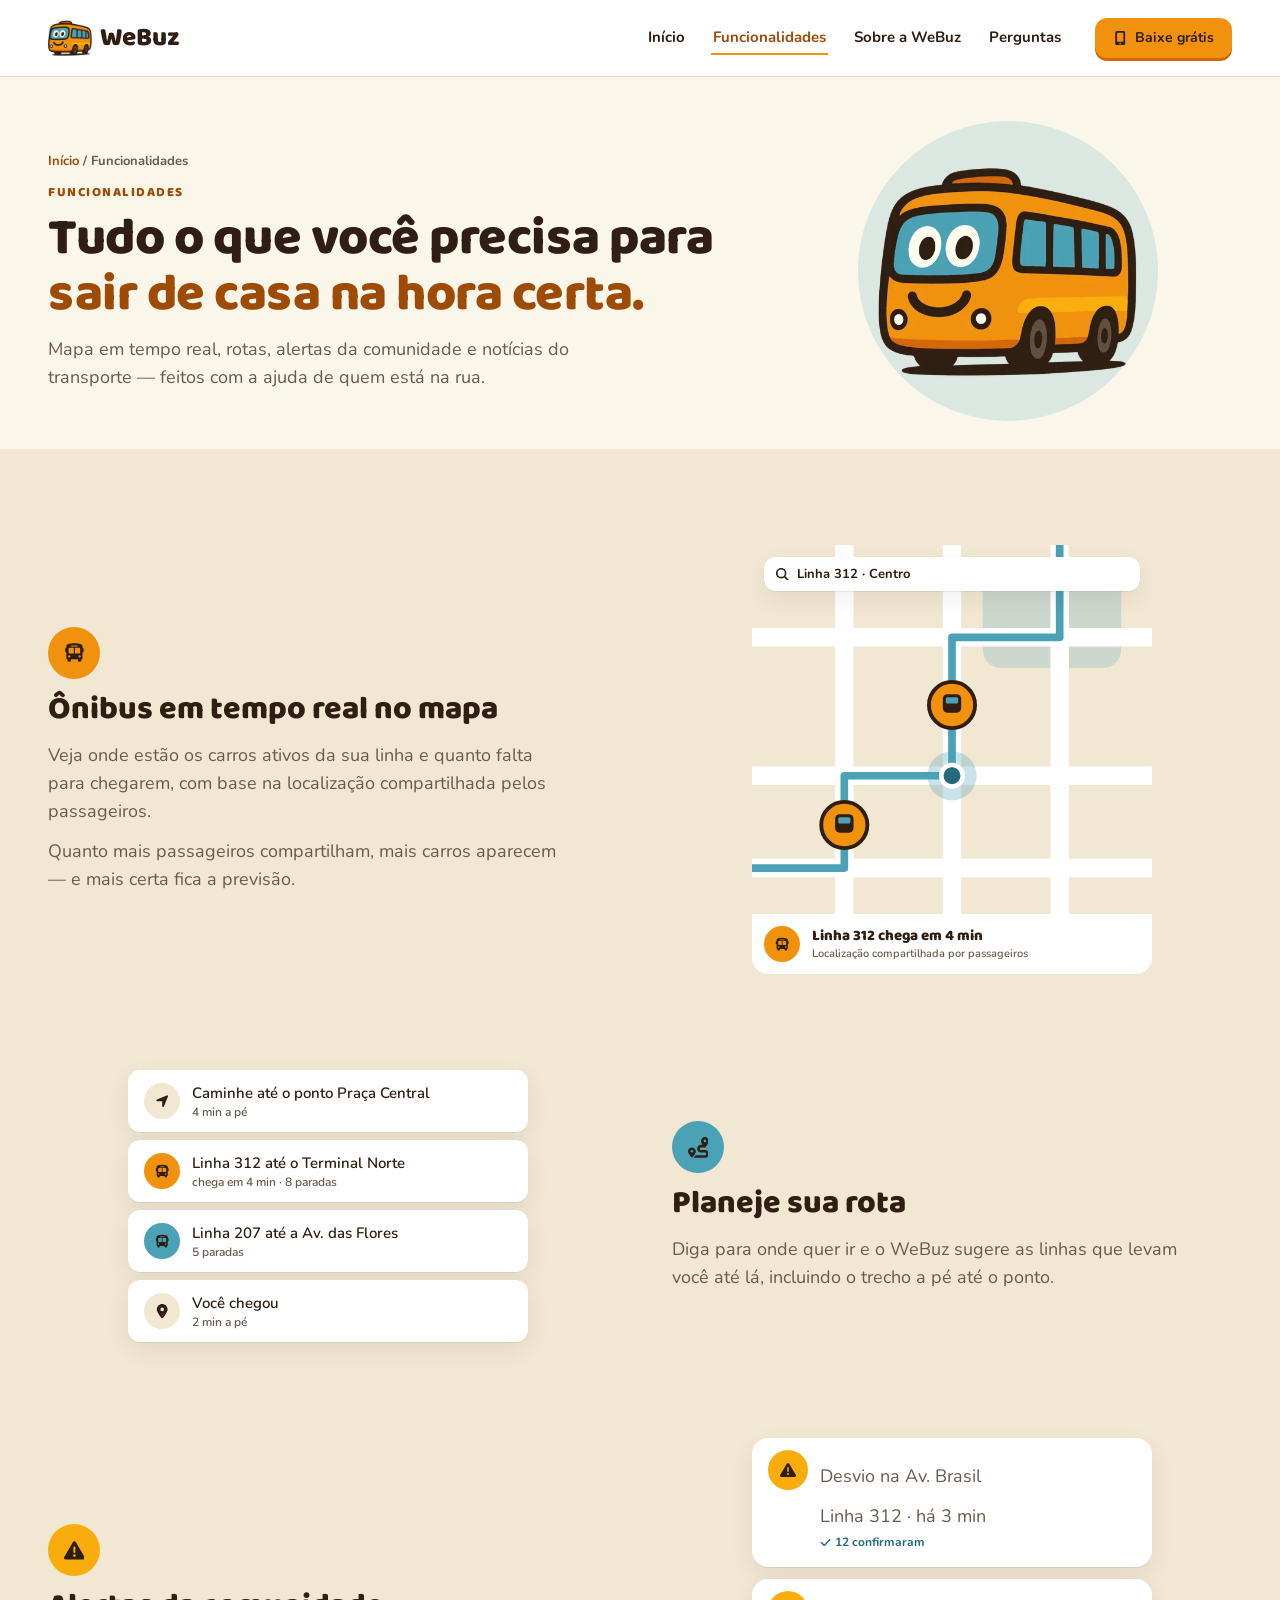
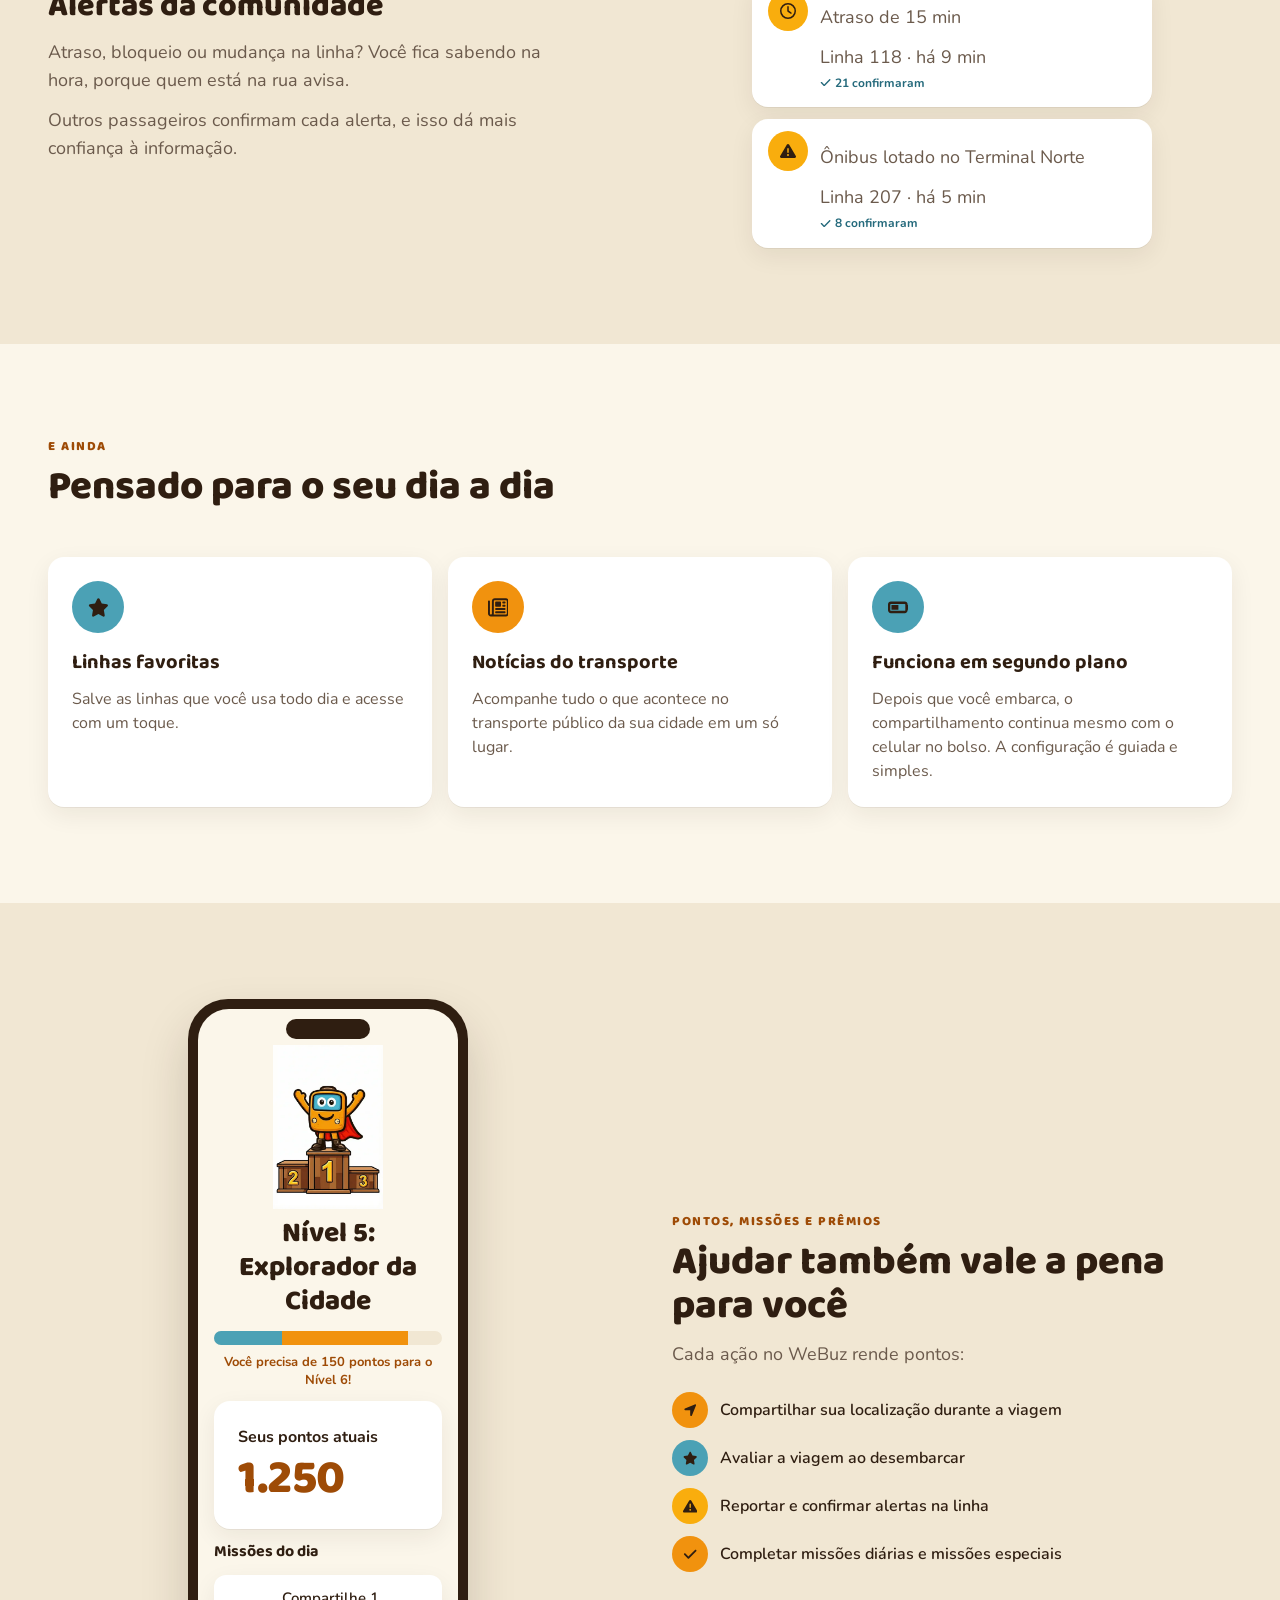
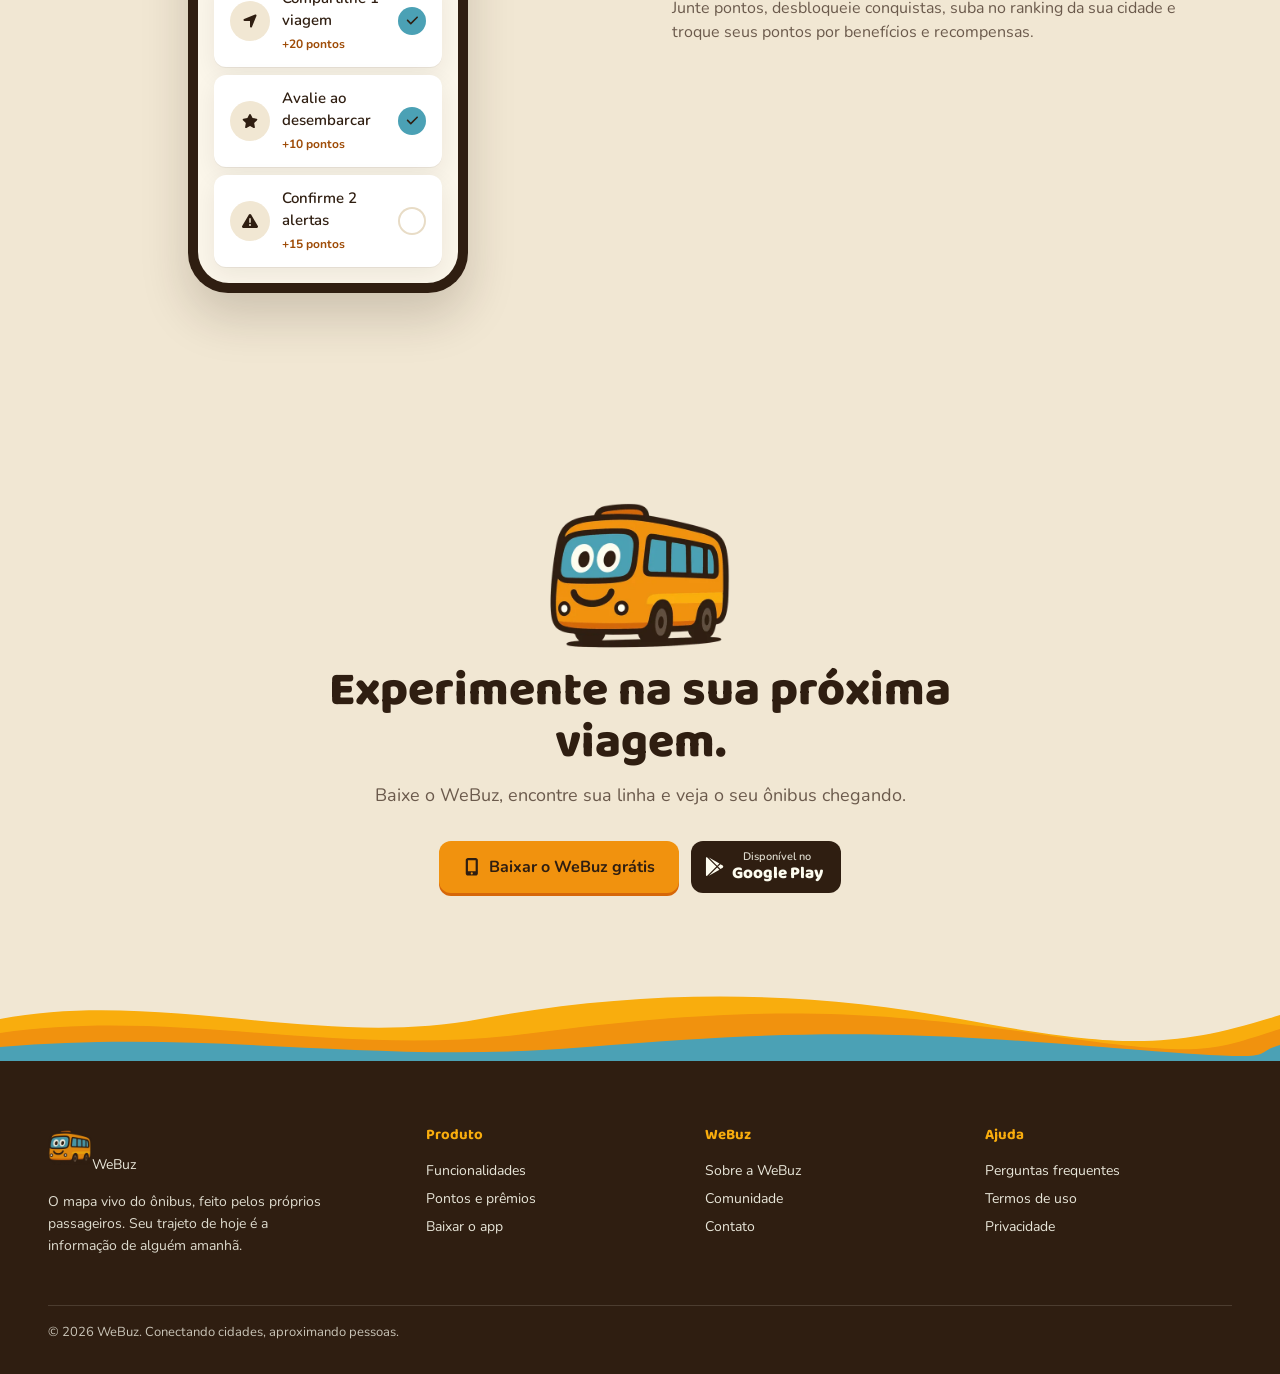
==== funcionalidades.html @ d60121ee "Site institucional da WeBuz Site estático (HTML + CSS, sem JavaScript) com quatro páginas: Início, F" ====
<!doctype html>
<html lang="pt-BR">
<!-- Ícones: Font Awesome Free 6.7.2 by @fontawesome — https://fontawesome.com · License: https://fontawesome.com/license/free (Icons: CC BY 4.0) -->
<head>
<meta charset="utf-8">
<meta name="viewport" content="width=device-width, initial-scale=1">
<title>Funcionalidades — WeBuz</title>
<meta name="description" content="Ônibus em tempo real no mapa, rotas, alertas da comunidade, linhas favoritas, notícias do transporte e pontos que viram prêmios.">
<meta name="theme-color" content="#f1920e">
<meta property="og:title" content="Funcionalidades — WeBuz">
<meta property="og:description" content="Ônibus em tempo real no mapa, rotas, alertas da comunidade, linhas favoritas, notícias do transporte e pontos que viram prêmios.">
<meta property="og:image" content="https://jhonatasfelipe.github.io/webuz-site/assets/img/og.png">
<link rel="canonical" href="https://jhonatasfelipe.github.io/webuz-site/funcionalidades.html">
<meta property="og:url" content="https://jhonatasfelipe.github.io/webuz-site/funcionalidades.html">
<meta property="og:type" content="website">
<meta name="twitter:card" content="summary_large_image">
<link rel="apple-touch-icon" href="apple-touch-icon.png">
<link rel="icon" href="assets/img/favicon.png">
<link rel="preconnect" href="https://fonts.googleapis.com">
<link rel="preconnect" href="https://fonts.gstatic.com" crossorigin>
<link rel="stylesheet" href="https://fonts.googleapis.com/css2?family=Baloo+2:wght@700;800&family=Nunito:wght@400;500;600;700&display=swap">
<link rel="stylesheet" href="assets/css/site.css">
</head>
<body>
<a class="skip" href="#conteudo">Pular para o conteúdo</a>
<header class="wb-header"><a class="wb-brand" href="index.html"><img src="assets/img/webuz-onibus.webp" alt=""/>WeBuz</a><nav class="wb-nav" aria-label="Principal"><a href="index.html">Início</a><a href="funcionalidades.html" aria-current="page">Funcionalidades</a><a href="sobre.html">Sobre a WeBuz</a><a href="perguntas.html">Perguntas</a></nav><button type="button" class="wb-btn wb-btn-primary"><svg width="14.4" height="14.4" viewBox="0 0 384 512" fill="currentColor" aria-hidden="true"><path d="M16 64C16 28.7 44.7 0 80 0L304 0c35.3 0 64 28.7 64 64l0 384c0 35.3-28.7 64-64 64L80 512c-35.3 0-64-28.7-64-64L16 64zM224 448a32 32 0 1 0 -64 0 32 32 0 1 0 64 0zM304 64L80 64l0 320 224 0 0-320z"></path></svg>Baixe grátis</button></header><main id="conteudo"><section class="s-intro"><div class="s-in s-intro-grid"><div><p class="s-crumb"><a href="index.html">Início</a> / Funcionalidades</p><p class="s-eyebrow">Funcionalidades</p><h1>Tudo o que você precisa para <em>sair de casa na hora certa.</em></h1><p class="s-lead">Mapa em tempo real, rotas, alertas da comunidade e notícias do transporte — feitos com a ajuda de quem está na rua.</p></div><div class="s-intro-art"><img src="assets/img/webuz-onibus.webp" alt="" width="260" style="height:auto;display:block"/></div></div></section><section class="s-sec s-band"><div class="s-in"><div class="s-row"><div><span class="wb-ib wb-ib-brand" style="width:52px;height:52px"><svg width="20.8" height="20.8" viewBox="0 0 576 512" fill="currentColor" aria-hidden="true"><path d="M288 0C422.4 0 512 35.2 512 80l0 16 0 32c17.7 0 32 14.3 32 32l0 64c0 17.7-14.3 32-32 32l0 160c0 17.7-14.3 32-32 32l0 32c0 17.7-14.3 32-32 32l-32 0c-17.7 0-32-14.3-32-32l0-32-192 0 0 32c0 17.7-14.3 32-32 32l-32 0c-17.7 0-32-14.3-32-32l0-32c-17.7 0-32-14.3-32-32l0-160c-17.7 0-32-14.3-32-32l0-64c0-17.7 14.3-32 32-32c0 0 0 0 0 0l0-32s0 0 0 0l0-16C64 35.2 153.6 0 288 0zM128 160l0 96c0 17.7 14.3 32 32 32l112 0 0-160-112 0c-17.7 0-32 14.3-32 32zM304 288l112 0c17.7 0 32-14.3 32-32l0-96c0-17.7-14.3-32-32-32l-112 0 0 160zM144 400a32 32 0 1 0 0-64 32 32 0 1 0 0 64zm288 0a32 32 0 1 0 0-64 32 32 0 1 0 0 64zM384 80c0-8.8-7.2-16-16-16L208 64c-8.8 0-16 7.2-16 16s7.2 16 16 16l160 0c8.8 0 16-7.2 16-16z"></path></svg></span><h3>Ônibus em tempo real no mapa</h3><p>Veja onde estão os carros ativos da sua linha e quanto falta para chegarem, com base na localização compartilhada pelos passageiros.</p><p>Quanto mais passageiros compartilham, mais carros aparecem — e mais certa fica a previsão.</p></div><div class="s-row-art"><div class="wb-map"><div class="wb-map-search"><svg width="12.8" height="12.8" viewBox="0 0 512 512" fill="currentColor" aria-hidden="true"><path d="M416 208c0 45.9-14.9 88.3-40 122.7L502.6 457.4c12.5 12.5 12.5 32.8 0 45.3s-32.8 12.5-45.3 0L330.7 376c-34.4 25.2-76.8 40-122.7 40C93.1 416 0 322.9 0 208S93.1 0 208 0S416 93.1 416 208zM208 352a144 144 0 1 0 0-288 144 144 0 1 0 0 288z"></path></svg>Linha 312 · Centro</div><svg viewBox="0 0 260 240" role="img" aria-label="Mapa com os ônibus da linha 312 em tempo real"><rect class="wb-map-land" width="260" height="240"></rect><rect class="wb-map-park" x="150" y="16" width="90" height="64" rx="12"></rect><path class="wb-map-street" d="M0 60H260"></path><path class="wb-map-street" d="M0 150H260"></path><path class="wb-map-street" d="M0 210H260"></path><path class="wb-map-street" d="M60 0V240"></path><path class="wb-map-street" d="M130 0V240"></path><path class="wb-map-street" d="M200 0V240"></path><path class="wb-map-route" d="M-10 210H60V150H130V60H200V-10"></path><g transform="translate(60 182)"><circle class="wb-map-bus" r="15"></circle><rect class="wb-map-glyph" x="-6" y="-7" width="12" height="12" rx="3"></rect><rect class="wb-map-win" x="-4" y="-5" width="8" height="4" rx="1"></rect></g><g transform="translate(130 104)"><circle class="wb-map-bus" r="15"></circle><rect class="wb-map-glyph" x="-6" y="-7" width="12" height="12" rx="3"></rect><rect class="wb-map-win" x="-4" y="-5" width="8" height="4" rx="1"></rect></g><g transform="translate(130 150)"><circle class="wb-map-me-halo" r="16"></circle><circle class="wb-map-me" r="7"></circle></g></svg><div class="wb-map-eta"><span class="wb-ib wb-ib-brand" style="width:36px;height:36px"><svg width="14.4" height="14.4" viewBox="0 0 576 512" fill="currentColor" aria-hidden="true"><path d="M288 0C422.4 0 512 35.2 512 80l0 16 0 32c17.7 0 32 14.3 32 32l0 64c0 17.7-14.3 32-32 32l0 160c0 17.7-14.3 32-32 32l0 32c0 17.7-14.3 32-32 32l-32 0c-17.7 0-32-14.3-32-32l0-32-192 0 0 32c0 17.7-14.3 32-32 32l-32 0c-17.7 0-32-14.3-32-32l0-32c-17.7 0-32-14.3-32-32l0-160c-17.7 0-32-14.3-32-32l0-64c0-17.7 14.3-32 32-32c0 0 0 0 0 0l0-32s0 0 0 0l0-16C64 35.2 153.6 0 288 0zM128 160l0 96c0 17.7 14.3 32 32 32l112 0 0-160-112 0c-17.7 0-32 14.3-32 32zM304 288l112 0c17.7 0 32-14.3 32-32l0-96c0-17.7-14.3-32-32-32l-112 0 0 160zM144 400a32 32 0 1 0 0-64 32 32 0 1 0 0 64zm288 0a32 32 0 1 0 0-64 32 32 0 1 0 0 64zM384 80c0-8.8-7.2-16-16-16L208 64c-8.8 0-16 7.2-16 16s7.2 16 16 16l160 0c8.8 0 16-7.2 16-16z"></path></svg></span><div><strong>Linha 312 chega em 4 min</strong><span>Localização compartilhada por passageiros</span></div></div></div></div></div><div class="s-row s-row-rev"><div><span class="wb-ib wb-ib-teal" style="width:52px;height:52px"><svg width="20.8" height="20.8" viewBox="0 0 512 512" fill="currentColor" aria-hidden="true"><path d="M512 96c0 50.2-59.1 125.1-84.6 155c-3.8 4.4-9.4 6.1-14.5 5L320 256c-17.7 0-32 14.3-32 32s14.3 32 32 32l96 0c53 0 96 43 96 96s-43 96-96 96l-276.4 0c8.7-9.9 19.3-22.6 30-36.8c6.3-8.4 12.8-17.6 19-27.2L416 448c17.7 0 32-14.3 32-32s-14.3-32-32-32l-96 0c-53 0-96-43-96-96s43-96 96-96l39.8 0c-21-31.5-39.8-67.7-39.8-96c0-53 43-96 96-96s96 43 96 96zM117.1 489.1c-3.8 4.3-7.2 8.1-10.1 11.3l-1.8 2-.2-.2c-6 4.6-14.6 4-20-1.8C59.8 473 0 402.5 0 352c0-53 43-96 96-96s96 43 96 96c0 30-21.1 67-43.5 97.9c-10.7 14.7-21.7 28-30.8 38.5l-.6 .7zM128 352a32 32 0 1 0 -64 0 32 32 0 1 0 64 0zM416 128a32 32 0 1 0 0-64 32 32 0 1 0 0 64z"></path></svg></span><h3>Planeje sua rota</h3><p>Diga para onde quer ir e o WeBuz sugere as linhas que levam você até lá, incluindo o trecho a pé até o ponto.</p></div><div class="s-row-art s-route"><div class="s-route-step"><span class="wb-ib wb-ib-soft" style="width:36px;height:36px"><svg width="14.4" height="14.4" viewBox="0 0 448 512" fill="currentColor" aria-hidden="true"><path d="M429.6 92.1c4.9-11.9 2.1-25.6-7-34.7s-22.8-11.9-34.7-7l-352 144c-14.2 5.8-22.2 20.8-19.3 35.8s16.1 25.8 31.4 25.8l176 0 0 176c0 15.3 10.8 28.4 25.8 31.4s30-5.1 35.8-19.3l144-352z"></path></svg></span><div>Caminhe até o ponto Praça Central<small>4 min a pé</small></div></div><div class="s-route-step"><span class="wb-ib wb-ib-brand" style="width:36px;height:36px"><svg width="14.4" height="14.4" viewBox="0 0 576 512" fill="currentColor" aria-hidden="true"><path d="M288 0C422.4 0 512 35.2 512 80l0 16 0 32c17.7 0 32 14.3 32 32l0 64c0 17.7-14.3 32-32 32l0 160c0 17.7-14.3 32-32 32l0 32c0 17.7-14.3 32-32 32l-32 0c-17.7 0-32-14.3-32-32l0-32-192 0 0 32c0 17.7-14.3 32-32 32l-32 0c-17.7 0-32-14.3-32-32l0-32c-17.7 0-32-14.3-32-32l0-160c-17.7 0-32-14.3-32-32l0-64c0-17.7 14.3-32 32-32c0 0 0 0 0 0l0-32s0 0 0 0l0-16C64 35.2 153.6 0 288 0zM128 160l0 96c0 17.7 14.3 32 32 32l112 0 0-160-112 0c-17.7 0-32 14.3-32 32zM304 288l112 0c17.7 0 32-14.3 32-32l0-96c0-17.7-14.3-32-32-32l-112 0 0 160zM144 400a32 32 0 1 0 0-64 32 32 0 1 0 0 64zm288 0a32 32 0 1 0 0-64 32 32 0 1 0 0 64zM384 80c0-8.8-7.2-16-16-16L208 64c-8.8 0-16 7.2-16 16s7.2 16 16 16l160 0c8.8 0 16-7.2 16-16z"></path></svg></span><div>Linha 312 até o Terminal Norte<small>chega em 4 min · 8 paradas</small></div></div><div class="s-route-step"><span class="wb-ib wb-ib-teal" style="width:36px;height:36px"><svg width="14.4" height="14.4" viewBox="0 0 576 512" fill="currentColor" aria-hidden="true"><path d="M288 0C422.4 0 512 35.2 512 80l0 16 0 32c17.7 0 32 14.3 32 32l0 64c0 17.7-14.3 32-32 32l0 160c0 17.7-14.3 32-32 32l0 32c0 17.7-14.3 32-32 32l-32 0c-17.7 0-32-14.3-32-32l0-32-192 0 0 32c0 17.7-14.3 32-32 32l-32 0c-17.7 0-32-14.3-32-32l0-32c-17.7 0-32-14.3-32-32l0-160c-17.7 0-32-14.3-32-32l0-64c0-17.7 14.3-32 32-32c0 0 0 0 0 0l0-32s0 0 0 0l0-16C64 35.2 153.6 0 288 0zM128 160l0 96c0 17.7 14.3 32 32 32l112 0 0-160-112 0c-17.7 0-32 14.3-32 32zM304 288l112 0c17.7 0 32-14.3 32-32l0-96c0-17.7-14.3-32-32-32l-112 0 0 160zM144 400a32 32 0 1 0 0-64 32 32 0 1 0 0 64zm288 0a32 32 0 1 0 0-64 32 32 0 1 0 0 64zM384 80c0-8.8-7.2-16-16-16L208 64c-8.8 0-16 7.2-16 16s7.2 16 16 16l160 0c8.8 0 16-7.2 16-16z"></path></svg></span><div>Linha 207 até a Av. das Flores<small>5 paradas</small></div></div><div class="s-route-step"><span class="wb-ib wb-ib-soft" style="width:36px;height:36px"><svg width="14.4" height="14.4" viewBox="0 0 384 512" fill="currentColor" aria-hidden="true"><path d="M215.7 499.2C267 435 384 279.4 384 192C384 86 298 0 192 0S0 86 0 192c0 87.4 117 243 168.3 307.2c12.3 15.3 35.1 15.3 47.4 0zM192 128a64 64 0 1 1 0 128 64 64 0 1 1 0-128z"></path></svg></span><div>Você chegou<small>2 min a pé</small></div></div></div></div><div class="s-row"><div><span class="wb-ib wb-ib-sun" style="width:52px;height:52px"><svg width="20.8" height="20.8" viewBox="0 0 512 512" fill="currentColor" aria-hidden="true"><path d="M256 32c14.2 0 27.3 7.5 34.5 19.8l216 368c7.3 12.4 7.3 27.7 .2 40.1S486.3 480 472 480L40 480c-14.3 0-27.6-7.7-34.7-20.1s-7-27.8 .2-40.1l216-368C228.7 39.5 241.8 32 256 32zm0 128c-13.3 0-24 10.7-24 24l0 112c0 13.3 10.7 24 24 24s24-10.7 24-24l0-112c0-13.3-10.7-24-24-24zm32 224a32 32 0 1 0 -64 0 32 32 0 1 0 64 0z"></path></svg></span><h3>Alertas da comunidade</h3><p>Atraso, bloqueio ou mudança na linha? Você fica sabendo na hora, porque quem está na rua avisa.</p><p>Outros passageiros confirmam cada alerta, e isso dá mais confiança à informação.</p></div><div class="s-row-art"><div class="wb-card wb-alert"><span class="wb-ib wb-ib-sun" style="width:40px;height:40px"><svg width="16" height="16" viewBox="0 0 512 512" fill="currentColor" aria-hidden="true"><path d="M256 32c14.2 0 27.3 7.5 34.5 19.8l216 368c7.3 12.4 7.3 27.7 .2 40.1S486.3 480 472 480L40 480c-14.3 0-27.6-7.7-34.7-20.1s-7-27.8 .2-40.1l216-368C228.7 39.5 241.8 32 256 32zm0 128c-13.3 0-24 10.7-24 24l0 112c0 13.3 10.7 24 24 24s24-10.7 24-24l0-112c0-13.3-10.7-24-24-24zm32 224a32 32 0 1 0 -64 0 32 32 0 1 0 64 0z"></path></svg></span><div style="flex:1;min-width:0"><p class="wb-alert-title">Desvio na Av. Brasil</p><p class="wb-alert-meta">Linha 312 · há 3 min</p><span class="wb-alert-ok"><svg width="11.200000000000001" height="11.200000000000001" viewBox="0 0 448 512" fill="currentColor" aria-hidden="true"><path d="M438.6 105.4c12.5 12.5 12.5 32.8 0 45.3l-256 256c-12.5 12.5-32.8 12.5-45.3 0l-128-128c-12.5-12.5-12.5-32.8 0-45.3s32.8-12.5 45.3 0L160 338.7 393.4 105.4c12.5-12.5 32.8-12.5 45.3 0z"></path></svg>12 confirmaram</span></div></div><div class="wb-card wb-alert"><span class="wb-ib wb-ib-sun" style="width:40px;height:40px"><svg width="16" height="16" viewBox="0 0 512 512" fill="currentColor" aria-hidden="true"><path d="M464 256A208 208 0 1 1 48 256a208 208 0 1 1 416 0zM0 256a256 256 0 1 0 512 0A256 256 0 1 0 0 256zM232 120l0 136c0 8 4 15.5 10.7 20l96 64c11 7.4 25.9 4.4 33.3-6.7s4.4-25.9-6.7-33.3L280 243.2 280 120c0-13.3-10.7-24-24-24s-24 10.7-24 24z"></path></svg></span><div style="flex:1;min-width:0"><p class="wb-alert-title">Atraso de 15 min</p><p class="wb-alert-meta">Linha 118 · há 9 min</p><span class="wb-alert-ok"><svg width="11.200000000000001" height="11.200000000000001" viewBox="0 0 448 512" fill="currentColor" aria-hidden="true"><path d="M438.6 105.4c12.5 12.5 12.5 32.8 0 45.3l-256 256c-12.5 12.5-32.8 12.5-45.3 0l-128-128c-12.5-12.5-12.5-32.8 0-45.3s32.8-12.5 45.3 0L160 338.7 393.4 105.4c12.5-12.5 32.8-12.5 45.3 0z"></path></svg>21 confirmaram</span></div></div><div class="wb-card wb-alert"><span class="wb-ib wb-ib-sun" style="width:40px;height:40px"><svg width="16" height="16" viewBox="0 0 512 512" fill="currentColor" aria-hidden="true"><path d="M256 32c14.2 0 27.3 7.5 34.5 19.8l216 368c7.3 12.4 7.3 27.7 .2 40.1S486.3 480 472 480L40 480c-14.3 0-27.6-7.7-34.7-20.1s-7-27.8 .2-40.1l216-368C228.7 39.5 241.8 32 256 32zm0 128c-13.3 0-24 10.7-24 24l0 112c0 13.3 10.7 24 24 24s24-10.7 24-24l0-112c0-13.3-10.7-24-24-24zm32 224a32 32 0 1 0 -64 0 32 32 0 1 0 64 0z"></path></svg></span><div style="flex:1;min-width:0"><p class="wb-alert-title">Ônibus lotado no Terminal Norte</p><p class="wb-alert-meta">Linha 207 · há 5 min</p><span class="wb-alert-ok"><svg width="11.200000000000001" height="11.200000000000001" viewBox="0 0 448 512" fill="currentColor" aria-hidden="true"><path d="M438.6 105.4c12.5 12.5 12.5 32.8 0 45.3l-256 256c-12.5 12.5-32.8 12.5-45.3 0l-128-128c-12.5-12.5-12.5-32.8 0-45.3s32.8-12.5 45.3 0L160 338.7 393.4 105.4c12.5-12.5 32.8-12.5 45.3 0z"></path></svg>8 confirmaram</span></div></div></div></div></div></section><section class="s-sec"><div class="s-in"><p class="s-eyebrow">E ainda</p><h2 class="s-h2">Pensado para o seu dia a dia</h2><div class="s-features"><article class="wb-card wb-feature"><span class="wb-ib wb-ib-teal" style="width:52px;height:52px"><svg width="20.8" height="20.8" viewBox="0 0 576 512" fill="currentColor" aria-hidden="true"><path d="M316.9 18C311.6 7 300.4 0 288.1 0s-23.4 7-28.8 18L195 150.3 51.4 171.5c-12 1.8-22 10.2-25.7 21.7s-.7 24.2 7.9 32.7L137.8 329 113.2 474.7c-2 12 3 24.2 12.9 31.3s23 8 33.8 2.3l128.3-68.5 128.3 68.5c10.8 5.7 23.9 4.9 33.8-2.3s14.9-19.3 12.9-31.3L438.5 329 542.7 225.9c8.6-8.5 11.7-21.2 7.9-32.7s-13.7-19.9-25.7-21.7L381.2 150.3 316.9 18z"></path></svg></span><h3 class="wb-feature-title">Linhas favoritas</h3><p class="wb-feature-text">Salve as linhas que você usa todo dia e acesse com um toque.</p></article><article class="wb-card wb-feature"><span class="wb-ib wb-ib-brand" style="width:52px;height:52px"><svg width="20.8" height="20.8" viewBox="0 0 512 512" fill="currentColor" aria-hidden="true"><path d="M168 80c-13.3 0-24 10.7-24 24l0 304c0 8.4-1.4 16.5-4.1 24L440 432c13.3 0 24-10.7 24-24l0-304c0-13.3-10.7-24-24-24L168 80zM72 480c-39.8 0-72-32.2-72-72L0 112C0 98.7 10.7 88 24 88s24 10.7 24 24l0 296c0 13.3 10.7 24 24 24s24-10.7 24-24l0-304c0-39.8 32.2-72 72-72l272 0c39.8 0 72 32.2 72 72l0 304c0 39.8-32.2 72-72 72L72 480zM176 136c0-13.3 10.7-24 24-24l96 0c13.3 0 24 10.7 24 24l0 80c0 13.3-10.7 24-24 24l-96 0c-13.3 0-24-10.7-24-24l0-80zm200-24l32 0c13.3 0 24 10.7 24 24s-10.7 24-24 24l-32 0c-13.3 0-24-10.7-24-24s10.7-24 24-24zm0 80l32 0c13.3 0 24 10.7 24 24s-10.7 24-24 24l-32 0c-13.3 0-24-10.7-24-24s10.7-24 24-24zM200 272l208 0c13.3 0 24 10.7 24 24s-10.7 24-24 24l-208 0c-13.3 0-24-10.7-24-24s10.7-24 24-24zm0 80l208 0c13.3 0 24 10.7 24 24s-10.7 24-24 24l-208 0c-13.3 0-24-10.7-24-24s10.7-24 24-24z"></path></svg></span><h3 class="wb-feature-title">Notícias do transporte</h3><p class="wb-feature-text">Acompanhe tudo o que acontece no transporte público da sua cidade em um só lugar.</p></article><article class="wb-card wb-feature"><span class="wb-ib wb-ib-teal" style="width:52px;height:52px"><svg width="20.8" height="20.8" viewBox="0 0 576 512" fill="currentColor" aria-hidden="true"><path d="M464 160c8.8 0 16 7.2 16 16l0 160c0 8.8-7.2 16-16 16L80 352c-8.8 0-16-7.2-16-16l0-160c0-8.8 7.2-16 16-16l384 0zM80 96C35.8 96 0 131.8 0 176L0 336c0 44.2 35.8 80 80 80l384 0c44.2 0 80-35.8 80-80l0-16c17.7 0 32-14.3 32-32l0-64c0-17.7-14.3-32-32-32l0-16c0-44.2-35.8-80-80-80L80 96zm208 96L96 192l0 128 192 0 0-128z"></path></svg></span><h3 class="wb-feature-title">Funciona em segundo plano</h3><p class="wb-feature-text">Depois que você embarca, o compartilhamento continua mesmo com o celular no bolso. A configuração é guiada e simples.</p></article></div></div></section><section class="s-sec s-band" id="pontos-e-premios"><div class="s-in s-split"><div style="display:flex;justify-content:center"><div class="wb-phone"><div class="wb-phone-screen"><span class="wb-phone-notch" aria-hidden="true"></span><div class="wb-level"><img loading="lazy" decoding="async" src="assets/img/webuz-campeao.webp" alt="" width="110" style="height:auto;display:block;margin:0 auto 8px"/><p class="wb-level-title">Nível 5: Explorador da Cidade</p><div class="wb-bar" role="progressbar" aria-valuemin="0" aria-valuemax="1000" aria-valuenow="850" aria-label="Progresso para o nível 6"><span class="wb-bar-done" style="width:30%"></span><span class="wb-bar-now" style="width:55.00000000000001%"></span></div><p class="wb-level-hint">Você precisa de 150 pontos para o Nível 6!</p></div><div style="height:12px"></div><section class="wb-card wb-points"><p class="wb-points-label">Seus pontos atuais</p><p class="wb-points-value">1.250</p></section><p class="s-mini-title">Missões do dia</p><div class="s-mini"><div class="wb-mission"><span class="wb-ib wb-ib-soft" style="width:40px;height:40px"><svg width="16" height="16" viewBox="0 0 448 512" fill="currentColor" aria-hidden="true"><path d="M429.6 92.1c4.9-11.9 2.1-25.6-7-34.7s-22.8-11.9-34.7-7l-352 144c-14.2 5.8-22.2 20.8-19.3 35.8s16.1 25.8 31.4 25.8l176 0 0 176c0 15.3 10.8 28.4 25.8 31.4s30-5.1 35.8-19.3l144-352z"></path></svg></span><div style="flex:1"><p class="wb-mission-title">Compartilhe 1 viagem</p><span class="wb-mission-pts">+20 pontos</span></div><span class="wb-check wb-check-done" role="img" aria-label="Concluída"><svg width="12.8" height="12.8" viewBox="0 0 448 512" fill="currentColor" aria-hidden="true"><path d="M438.6 105.4c12.5 12.5 12.5 32.8 0 45.3l-256 256c-12.5 12.5-32.8 12.5-45.3 0l-128-128c-12.5-12.5-12.5-32.8 0-45.3s32.8-12.5 45.3 0L160 338.7 393.4 105.4c12.5-12.5 32.8-12.5 45.3 0z"></path></svg></span></div><div class="wb-mission"><span class="wb-ib wb-ib-soft" style="width:40px;height:40px"><svg width="16" height="16" viewBox="0 0 576 512" fill="currentColor" aria-hidden="true"><path d="M316.9 18C311.6 7 300.4 0 288.1 0s-23.4 7-28.8 18L195 150.3 51.4 171.5c-12 1.8-22 10.2-25.7 21.7s-.7 24.2 7.9 32.7L137.8 329 113.2 474.7c-2 12 3 24.2 12.9 31.3s23 8 33.8 2.3l128.3-68.5 128.3 68.5c10.8 5.7 23.9 4.9 33.8-2.3s14.9-19.3 12.9-31.3L438.5 329 542.7 225.9c8.6-8.5 11.7-21.2 7.9-32.7s-13.7-19.9-25.7-21.7L381.2 150.3 316.9 18z"></path></svg></span><div style="flex:1"><p class="wb-mission-title">Avalie ao desembarcar</p><span class="wb-mission-pts">+10 pontos</span></div><span class="wb-check wb-check-done" role="img" aria-label="Concluída"><svg width="12.8" height="12.8" viewBox="0 0 448 512" fill="currentColor" aria-hidden="true"><path d="M438.6 105.4c12.5 12.5 12.5 32.8 0 45.3l-256 256c-12.5 12.5-32.8 12.5-45.3 0l-128-128c-12.5-12.5-12.5-32.8 0-45.3s32.8-12.5 45.3 0L160 338.7 393.4 105.4c12.5-12.5 32.8-12.5 45.3 0z"></path></svg></span></div><div class="wb-mission"><span class="wb-ib wb-ib-soft" style="width:40px;height:40px"><svg width="16" height="16" viewBox="0 0 512 512" fill="currentColor" aria-hidden="true"><path d="M256 32c14.2 0 27.3 7.5 34.5 19.8l216 368c7.3 12.4 7.3 27.7 .2 40.1S486.3 480 472 480L40 480c-14.3 0-27.6-7.7-34.7-20.1s-7-27.8 .2-40.1l216-368C228.7 39.5 241.8 32 256 32zm0 128c-13.3 0-24 10.7-24 24l0 112c0 13.3 10.7 24 24 24s24-10.7 24-24l0-112c0-13.3-10.7-24-24-24zm32 224a32 32 0 1 0 -64 0 32 32 0 1 0 64 0z"></path></svg></span><div style="flex:1"><p class="wb-mission-title">Confirme 2 alertas</p><span class="wb-mission-pts">+15 pontos</span></div><span class="wb-check wb-check-open" role="img" aria-label="Pendente"></span></div></div></div></div></div><div><p class="s-eyebrow">Pontos, missões e prêmios</p><h2 class="s-h2">Ajudar também vale a pena para você</h2><p class="s-lead">Cada ação no WeBuz rende pontos:</p><ul class="s-list"><li><span class="wb-ib wb-ib-brand" style="width:36px;height:36px"><svg width="14.4" height="14.4" viewBox="0 0 448 512" fill="currentColor" aria-hidden="true"><path d="M429.6 92.1c4.9-11.9 2.1-25.6-7-34.7s-22.8-11.9-34.7-7l-352 144c-14.2 5.8-22.2 20.8-19.3 35.8s16.1 25.8 31.4 25.8l176 0 0 176c0 15.3 10.8 28.4 25.8 31.4s30-5.1 35.8-19.3l144-352z"></path></svg></span>Compartilhar sua localização durante a viagem</li><li><span class="wb-ib wb-ib-teal" style="width:36px;height:36px"><svg width="14.4" height="14.4" viewBox="0 0 576 512" fill="currentColor" aria-hidden="true"><path d="M316.9 18C311.6 7 300.4 0 288.1 0s-23.4 7-28.8 18L195 150.3 51.4 171.5c-12 1.8-22 10.2-25.7 21.7s-.7 24.2 7.9 32.7L137.8 329 113.2 474.7c-2 12 3 24.2 12.9 31.3s23 8 33.8 2.3l128.3-68.5 128.3 68.5c10.8 5.7 23.9 4.9 33.8-2.3s14.9-19.3 12.9-31.3L438.5 329 542.7 225.9c8.6-8.5 11.7-21.2 7.9-32.7s-13.7-19.9-25.7-21.7L381.2 150.3 316.9 18z"></path></svg></span>Avaliar a viagem ao desembarcar</li><li><span class="wb-ib wb-ib-sun" style="width:36px;height:36px"><svg width="14.4" height="14.4" viewBox="0 0 512 512" fill="currentColor" aria-hidden="true"><path d="M256 32c14.2 0 27.3 7.5 34.5 19.8l216 368c7.3 12.4 7.3 27.7 .2 40.1S486.3 480 472 480L40 480c-14.3 0-27.6-7.7-34.7-20.1s-7-27.8 .2-40.1l216-368C228.7 39.5 241.8 32 256 32zm0 128c-13.3 0-24 10.7-24 24l0 112c0 13.3 10.7 24 24 24s24-10.7 24-24l0-112c0-13.3-10.7-24-24-24zm32 224a32 32 0 1 0 -64 0 32 32 0 1 0 64 0z"></path></svg></span>Reportar e confirmar alertas na linha</li><li><span class="wb-ib wb-ib-brand" style="width:36px;height:36px"><svg width="14.4" height="14.4" viewBox="0 0 448 512" fill="currentColor" aria-hidden="true"><path d="M438.6 105.4c12.5 12.5 12.5 32.8 0 45.3l-256 256c-12.5 12.5-32.8 12.5-45.3 0l-128-128c-12.5-12.5-12.5-32.8 0-45.3s32.8-12.5 45.3 0L160 338.7 393.4 105.4c12.5-12.5 32.8-12.5 45.3 0z"></path></svg></span>Completar missões diárias e missões especiais</li></ul><p class="s-note">Junte pontos, desbloqueie conquistas, suba no ranking da sua cidade e troque seus pontos por benefícios e recompensas.</p></div></div></section><section class="s-sec s-band"><div class="s-in s-final"><img src="assets/img/webuz-onibus.webp" alt="" width="180" style="height:auto;display:block"/><h2 class="s-h2">Experimente na sua próxima viagem.</h2><p class="s-lead">Baixe o WeBuz, encontre sua linha e veja o seu ônibus chegando.</p><div class="wb-hero-cta"><button type="button" class="wb-btn wb-btn-primary wb-btn-lg"><svg width="17.6" height="17.6" viewBox="0 0 384 512" fill="currentColor" aria-hidden="true"><path d="M16 64C16 28.7 44.7 0 80 0L304 0c35.3 0 64 28.7 64 64l0 384c0 35.3-28.7 64-64 64L80 512c-35.3 0-64-28.7-64-64L16 64zM224 448a32 32 0 1 0 -64 0 32 32 0 1 0 64 0zM304 64L80 64l0 320 224 0 0-320z"></path></svg>Baixar o WeBuz grátis</button><a class="wb-store" href="#"><svg width="19.200000000000003" height="19.200000000000003" viewBox="0 0 512 512" fill="currentColor" aria-hidden="true"><path d="M325.3 234.3L104.6 13l280.8 161.2-60.1 60.1zM47 0C34 6.8 25.3 19.2 25.3 35.3v441.3c0 16.1 8.7 28.5 21.7 35.3l256.6-256L47 0zm425.2 225.6l-58.9-34.1-65.7 64.5 65.7 64.5 60.1-34.1c18-14.3 18-46.5-1.2-60.8zM104.6 499l280.8-161.2-60.1-60.1L104.6 499z"></path></svg><span><small>Disponível no</small><strong>Google Play</strong></span></a></div></div></section><svg class="wb-wave s-wave-band" viewBox="0 0 1440 72" preserveAspectRatio="none" aria-hidden="true"><path class="wb-wave-1" d="M0 30 C180 0 360 60 540 30 S900 0 1080 30 S1320 60 1440 26 V72 H0Z"></path><path class="wb-wave-2" d="M0 44 C200 18 380 70 600 44 S960 18 1160 44 S1360 62 1440 40 V72 H0Z"></path><path class="wb-wave-3" d="M0 58 C240 40 420 76 660 58 S1020 42 1240 58 S1400 66 1440 56 V72 H0Z"></path></svg></main><footer class="wb-footer"><div class="wb-footer-in"><div><a class="wb-brand" href="index.html"><img src="assets/img/webuz-onibus.webp" alt=""/>WeBuz</a><p>O mapa vivo do ônibus, feito pelos próprios passageiros. Seu trajeto de hoje é a informação de alguém amanhã.</p></div><div><h4>Produto</h4><a href="funcionalidades.html">Funcionalidades</a><a href="funcionalidades.html#pontos-e-premios">Pontos e prêmios</a><a href="#">Baixar o app</a></div><div><h4>WeBuz</h4><a href="sobre.html">Sobre a WeBuz</a><a href="sobre.html#comunidade">Comunidade</a><a href="perguntas.html#contato">Contato</a></div><div><h4>Ajuda</h4><a href="perguntas.html">Perguntas frequentes</a><a href="#">Termos de uso</a><a href="#">Privacidade</a></div></div><div class="wb-footer-base">© 2026 WeBuz. Conectando cidades, aproximando pessoas.</div></footer>
</body>
</html>
---- assets/css/site.css ----
:root{--surface-100:#fbf6ea;--surface-200:#ffffff;--surface-300:#f1e7d3;--line:#e8dcc6;--ink:#2f1e11;--ink-muted:#6b5a4c;--brand:#f1920e;--brand-deep:#d66709;--brand-text:#9e4b06;--on-brand:#2f1e11;--sun:#f9ad0d;--teal:#4ba1b5;--teal-deep:#1b6a7a;--teal-text:#256a7c;--cream:#fdfcef;--night:#2f1e11;--wheel:#5c4d43;--focus:#256a7c;--danger:#b4321f;--shadow-card:0 1px 0 rgba(47,30,17,0.06),0 8px 24px rgba(47,30,17,0.07);--shadow-press:0 3px 0 #d66709;--shadow-phone:0 24px 48px rgba(47,30,17,0.18);--space-1:4px;--space-2:8px;--space-3:12px;--space-4:16px;--space-5:24px;--space-6:32px;--space-7:48px;--space-8:64px;--space-9:96px;--radius-sm:8px;--radius-md:12px;--radius-lg:16px;--radius-xl:24px;--radius-pill:999px;--font-display:"Baloo 2","Nunito",system-ui,sans-serif;--font-body:"Nunito",system-ui,-apple-system,"Segoe UI",sans-serif}html{scroll-behavior:smooth;-webkit-text-size-adjust:100%}body{line-height:1.5}img{max-width:100%;height:auto}.skip{position:absolute;left:-999px;top:8px;background:var(--night);color:var(--cream);padding:8px 16px;border-radius:var(--radius-md);z-index:10}.skip:focus{left:8px}@media (prefers-reduced-motion:reduce){html{scroll-behavior:auto}}html,body{background:var(--surface-100);color:var(--ink);font-family:var(--font-body);margin:0}*{box-sizing:border-box}.wb-btn{font:700 14px/20px var(--font-body);border:0;cursor:pointer;display:inline-flex;align-items:center;justify-content:center;gap:var(--space-2);border-radius:var(--radius-md);padding:10px 18px;transition:transform .15s,box-shadow .15s,background .15s;text-decoration:none}.wb-btn:focus-visible{outline:3px solid var(--focus);outline-offset:2px}.wb-btn-lg{font-size:16px;line-height:24px;padding:14px 24px}.wb-btn-block{width:100%}.wb-btn-primary{background:var(--brand);color:var(--on-brand);box-shadow:var(--shadow-press)}.wb-btn-primary:hover{background:var(--sun)}.wb-btn-primary:active{transform:translateY(3px);box-shadow:none}.wb-btn-secondary{background:var(--surface-200);color:var(--ink);box-shadow:inset 0 0 0 2px var(--ink)}.wb-btn-secondary:hover{background:var(--surface-300)}.wb-btn-ghost{background:transparent;color:var(--brand-text)}.wb-btn-ghost:hover{background:var(--surface-300)}.wb-btn:disabled{opacity:.45;cursor:not-allowed;transform:none;box-shadow:none}.wb-ib{display:inline-grid;place-items:center;border-radius:var(--radius-pill);flex:none;color:var(--on-brand)}.wb-ib-brand{background:var(--brand)}.wb-ib-teal{background:var(--teal)}.wb-ib-sun{background:var(--sun)}.wb-ib-soft{background:var(--surface-300);color:var(--ink)}.wb-ib-ring{box-shadow:0 0 0 4px var(--surface-200),0 0 0 6px var(--brand)}.wb-card{background:var(--surface-200);border-radius:var(--radius-lg);box-shadow:var(--shadow-card);padding:var(--space-4)}.wb-points{padding:var(--space-5)}.wb-points-label{font:700 16px/24px var(--font-body);color:var(--ink);margin:0}.wb-points-value{font:800 48px/52px var(--font-display);color:var(--brand-text);margin:var(--space-1) 0 0;letter-spacing:-.5px}.wb-points-hint{font:600 12px/16px var(--font-body);color:var(--ink-muted);margin:var(--space-2) 0 0}.wb-level{text-align:center}.wb-level-title{font:800 28px/34px var(--font-display);margin:0 0 var(--space-3);color:var(--ink)}.wb-bar{height:14px;border-radius:var(--radius-pill);background:var(--surface-300);overflow:hidden;display:flex}.wb-bar-done{background:var(--teal)}.wb-bar-now{background:var(--brand)}.wb-level-hint{font:700 13px/18px var(--font-body);color:var(--brand-text);margin:var(--space-2) 0 0}.wb-mission{display:flex;align-items:center;gap:var(--space-3);padding:var(--space-3) var(--space-4);border-radius:var(--radius-md);background:var(--surface-200);box-shadow:var(--shadow-card)}.wb-mission-title{flex:1;font:600 15px/22px var(--font-body);margin:0;color:var(--ink)}.wb-mission-pts{font:700 12px/16px var(--font-body);color:var(--brand-text)}.wb-check{width:28px;height:28px;border-radius:var(--radius-pill);display:grid;place-items:center;flex:none}.wb-check-done{background:var(--teal);color:var(--on-brand)}.wb-check-open{box-shadow:inset 0 0 0 2px var(--line)}.wb-reward{display:flex;flex-direction:column;align-items:center;text-align:center;gap:var(--space-2);padding:var(--space-5) var(--space-4) var(--space-4);width:100%}.wb-reward-title{font:700 16px/22px var(--font-body);margin:var(--space-2) 0 0;color:var(--ink)}.wb-reward-cost{font:600 12px/16px var(--font-body);color:var(--ink-muted);margin:0 0 var(--space-2)}.wb-reward-featured{background:var(--brand)}.wb-reward-featured .wb-reward-title,.wb-reward-featured .wb-reward-cost{color:var(--on-brand)}.wb-reward-featured .wb-btn-primary{background:var(--surface-200);color:var(--ink);box-shadow:0 3px 0 var(--brand-deep)}.wb-rank{display:flex;align-items:center;gap:var(--space-3);padding:var(--space-3) var(--space-4);border-bottom:1px solid var(--line);background:var(--surface-200)}.wb-rank:last-child{border-bottom:0}.wb-rank-pos{width:32px;height:32px;border-radius:var(--radius-pill);display:grid;place-items:center;font:800 15px/1 var(--font-display);flex:none;background:var(--wheel);color:var(--cream)}.wb-rank-pos-1{background:var(--sun);color:var(--on-brand)}.wb-rank-pos-2{background:var(--teal);color:var(--on-brand)}.wb-rank-pos-3{background:var(--brand);color:var(--on-brand)}.wb-rank-name{flex:1;font:700 14px/20px var(--font-body);color:var(--ink)}.wb-rank-pts{font:600 12px/16px var(--font-body);color:var(--ink-muted)}.wb-rank-me{background:var(--surface-300)}.wb-rank-me .wb-rank-name::after{content:" · você";color:var(--brand-text)}.wb-rank-list{border-radius:var(--radius-lg);overflow:hidden;box-shadow:var(--shadow-card)}.wb-tabs{display:inline-flex;gap:var(--space-1);padding:var(--space-1);background:var(--surface-300);border-radius:var(--radius-md)}.wb-tab{font:700 14px/20px var(--font-body);padding:8px 16px;border:0;border-radius:9px;background:transparent;color:var(--ink-muted);cursor:pointer}.wb-tab:focus-visible{outline:3px solid var(--focus);outline-offset:1px}.wb-tab[aria-selected="true"]{background:var(--brand);color:var(--on-brand)}.wb-store{display:inline-flex;align-items:center;gap:var(--space-2);padding:8px 18px 8px 14px;background:var(--night);color:var(--cream);border-radius:var(--radius-md);text-decoration:none}.wb-store:focus-visible{outline:3px solid var(--focus);outline-offset:2px}.wb-store small{display:block;font:600 11px/14px var(--font-body);opacity:.85}.wb-store strong{display:block;font:800 17px/20px var(--font-display)}.wb-step{display:flex;flex-direction:column;align-items:center;text-align:center;gap:var(--space-3);max-width:260px}.wb-step-n{font:800 13px/1 var(--font-display);color:var(--brand-text);letter-spacing:1px}.wb-step-title{font:700 20px/26px var(--font-display);margin:0;color:var(--ink)}.wb-step-text{font:400 16px/24px var(--font-body);margin:0;color:var(--ink-muted)}.wb-phone{width:280px;border-radius:40px;background:var(--night);padding:10px;box-shadow:var(--shadow-phone)}.wb-phone-screen{border-radius:31px;background:var(--surface-100);overflow:hidden;position:relative;padding:36px var(--space-4) var(--space-4)}.wb-phone-notch{position:absolute;top:10px;left:50%;transform:translateX(-50%);width:84px;height:20px;border-radius:var(--radius-pill);background:var(--night)}.wb-header{display:flex;align-items:center;gap:var(--space-6);padding:var(--space-4) var(--space-7);background:var(--surface-200);border-bottom:1px solid var(--line)}.wb-brand{display:inline-flex;align-items:center;gap:var(--space-2);text-decoration:none;color:var(--ink);font:800 26px/1 var(--font-display)}.wb-brand img{width:44px;height:44px;object-fit:contain}.wb-nav{display:flex;gap:var(--space-5);margin-left:auto}.wb-nav a{font:700 15px/20px var(--font-body);color:var(--ink);text-decoration:none;padding:6px 2px;border-bottom:2px solid transparent}.wb-nav a:hover{border-bottom-color:var(--brand)}.wb-nav a:focus-visible{outline:3px solid var(--focus);outline-offset:2px;border-radius:4px}.wb-hero{display:grid;grid-template-columns:1.1fr .9fr;gap:var(--space-7);align-items:center;padding:var(--space-8) var(--space-7) var(--space-7);max-width:1200px;margin:0 auto}.wb-hero h1{font:800 56px/60px var(--font-display);letter-spacing:-.5px;margin:0;color:var(--ink)}.wb-hero h1 em{font-style:normal;color:var(--brand-text)}.wb-hero-copy p{font:400 18px/28px var(--font-body);color:var(--ink-muted);margin:var(--space-4) 0 var(--space-6);max-width:480px}.wb-hero-cta{display:flex;gap:var(--space-3);flex-wrap:wrap}.wb-hero-art{position:relative;display:grid;place-items:center;min-height:520px}.wb-hero-disc{position:absolute;width:440px;height:440px;border-radius:var(--radius-pill);background:var(--teal);opacity:.18}.wb-hero-art .wb-phone{position:relative;transform:rotate(4deg)}.wb-hero-bus{position:absolute;left:-20px;bottom:10px;width:170px}.wb-wave{display:block;width:100%;height:72px}.wb-wave-1{fill:var(--sun)}.wb-wave-2{fill:var(--brand)}.wb-wave-3{fill:var(--teal)}.wb-footer{background:var(--night);color:var(--cream);padding:var(--space-8) var(--space-7) var(--space-6)}.wb-footer-in{max-width:1200px;margin:0 auto;display:grid;grid-template-columns:1.4fr 1fr 1fr 1fr;gap:var(--space-6)}.wb-footer h4{font:700 15px/20px var(--font-display);margin:0 0 var(--space-3);color:var(--sun)}.wb-footer a{display:block;color:var(--cream);text-decoration:none;font:400 14px/28px var(--font-body);opacity:.9}.wb-footer a:hover{color:var(--sun)}.wb-footer p{font:400 14px/22px var(--font-body);margin:var(--space-3) 0 0;opacity:.85;max-width:280px}.wb-footer .wb-brand{color:var(--cream)}.wb-footer-base{max-width:1200px;margin:var(--space-7) auto 0;padding-top:var(--space-4);border-top:1px solid rgba(253,252,239,.18);font:400 13px/20px var(--font-body);opacity:.75}.wb-map{position:relative;border-radius:var(--radius-lg);overflow:hidden;background:var(--surface-300)}.wb-map>svg{display:block;width:100%;height:auto}.wb-map-land{fill:var(--surface-300)}.wb-map-park{fill:var(--teal);opacity:.22}.wb-map-street{stroke:var(--surface-200);stroke-width:12;fill:none}.wb-map-route{stroke:var(--teal);stroke-width:5;fill:none;stroke-linecap:round;stroke-linejoin:round}.wb-map-bus{fill:var(--brand);stroke:var(--night);stroke-width:2.5}.wb-map-glyph{fill:var(--night)}.wb-map-win{fill:var(--teal)}.wb-map-me{fill:var(--teal-text);stroke:var(--surface-200);stroke-width:3}.wb-map-me-halo{fill:var(--teal);opacity:.3}.wb-map-search{position:absolute;top:var(--space-3);left:var(--space-3);right:var(--space-3);display:flex;align-items:center;gap:var(--space-2);padding:8px 12px;background:var(--surface-200);color:var(--ink);border-radius:var(--radius-md);box-shadow:var(--shadow-card);font:700 13px/18px var(--font-body);z-index:1}.wb-map-eta{display:flex;align-items:center;gap:var(--space-3);padding:var(--space-3);background:var(--surface-200)}.wb-map-eta strong{display:block;font:800 15px/20px var(--font-display);color:var(--ink)}.wb-map-eta div>span{display:block;font:600 11px/16px var(--font-body);color:var(--ink-muted)}.wb-alert{display:flex;align-items:flex-start;gap:var(--space-3);padding:var(--space-3) var(--space-4)}.wb-alert-title{font:700 14px/20px var(--font-body);margin:0;color:var(--ink)}.wb-alert-meta{font:600 12px/16px var(--font-body);margin:0;color:var(--ink-muted)}.wb-alert-ok{display:inline-flex;align-items:center;gap:var(--space-1);margin-top:var(--space-1);font:700 12px/16px var(--font-body);color:var(--teal-text)}.wb-feature{padding:var(--space-5);display:flex;flex-direction:column;gap:var(--space-3)}.wb-feature-title{font:700 20px/26px var(--font-display);margin:var(--space-1) 0 0;color:var(--ink)}.wb-feature-text{font:400 16px/24px var(--font-body);margin:0;color:var(--ink-muted)}.wb-problem{display:flex;align-items:center;gap:var(--space-3);padding:var(--space-3) var(--space-4);background:var(--surface-200);border-radius:var(--radius-md);font:600 16px/24px var(--font-body);color:var(--ink);list-style:none}.wb-faq{background:var(--surface-200);border-radius:var(--radius-md);box-shadow:var(--shadow-card)}.wb-faq summary{list-style:none;cursor:pointer;display:flex;align-items:center;justify-content:space-between;gap:var(--space-4);padding:var(--space-4) var(--space-5);font:700 17px/24px var(--font-display);color:var(--ink);border-radius:var(--radius-md)}.wb-faq summary::-webkit-details-marker{display:none}.wb-faq summary:focus-visible{outline:3px solid var(--focus);outline-offset:2px}.wb-faq-icon{color:var(--teal-text);flex:none;transition:transform .2s}.wb-faq[open] .wb-faq-icon{transform:rotate(45deg)}.wb-faq-body{padding:0 var(--space-5) var(--space-5);font:400 16px/24px var(--font-body);color:var(--ink-muted)}.wb-faq-body p{margin:0}@media (prefers-reduced-motion:reduce){.wb-btn,.wb-faq-icon{transition:none}}.s-sec{padding:var(--space-9) var(--space-7)}.s-in{max-width:1200px;margin:0 auto}.s-band{background:var(--surface-300)}.s-eyebrow{font:800 13px/1 var(--font-display);letter-spacing:1.5px;color:var(--brand-text);text-transform:uppercase;margin:0 0 var(--space-3)}.s-h2{font:800 40px/44px var(--font-display);margin:0;color:var(--ink);max-width:720px}.s-lead{font:400 18px/28px var(--font-body);color:var(--ink-muted);margin:var(--space-3) 0 0;max-width:600px}.s-center{text-align:center}.s-center .s-h2,.s-center .s-lead{margin-left:auto;margin-right:auto}.s-split{display:grid;grid-template-columns:1fr 1fr;gap:var(--space-8);align-items:center}.s-split-rev{grid-template-columns:.9fr 1.1fr}.s-problems{display:grid;gap:var(--space-3);padding:0;margin:var(--space-6) 0 0}.s-bridge{margin:var(--space-7) auto 0;max-width:820px;text-align:center;font:700 24px/34px var(--font-display);color:var(--ink)}.s-bridge em{font-style:normal;color:var(--brand-text)}.s-solution-art{max-width:420px;margin:0 auto}.s-alerts{display:grid;gap:var(--space-3);margin-top:var(--space-4)}.s-loop{display:flex;gap:var(--space-3);align-items:center;margin-top:var(--space-6);font:700 15px/22px var(--font-body);color:var(--ink)}.s-steps{display:grid;grid-template-columns:repeat(5,1fr);gap:var(--space-5);margin-top:var(--space-7);counter-reset:st}.s-step{position:relative;background:var(--surface-200);border-radius:var(--radius-lg);box-shadow:var(--shadow-card);padding:var(--space-5) var(--space-4)}.s-step-n{width:36px;height:36px;border-radius:var(--radius-pill);background:var(--brand);color:var(--on-brand);display:grid;place-items:center;font:800 18px/1 var(--font-display);margin-bottom:var(--space-3)}.s-step h3{font:700 18px/24px var(--font-display);margin:0 0 var(--space-2);color:var(--ink)}.s-step p{font:400 15px/22px var(--font-body);margin:0;color:var(--ink-muted)}.s-features{display:grid;grid-template-columns:repeat(3,1fr);gap:var(--space-4);margin-top:var(--space-7)}.s-list{list-style:none;padding:0;margin:var(--space-5) 0 var(--space-5);display:grid;gap:var(--space-3)}.s-list li{display:flex;gap:var(--space-3);align-items:center;font:600 16px/24px var(--font-body);color:var(--ink)}.s-note{font:400 16px/24px var(--font-body);color:var(--ink-muted);margin:0 0 var(--space-6);max-width:520px}.s-mini{display:grid;gap:var(--space-2);margin-top:var(--space-3)}.s-mini-title{font:700 16px/22px var(--font-display);margin:var(--space-3) 0 0;color:var(--ink)}.s-community{background:var(--teal-deep);border-radius:var(--radius-xl);display:grid;grid-template-columns:auto 1fr;gap:var(--space-7);align-items:center;padding:var(--space-7) var(--space-8)}.s-community .s-eyebrow,.s-community .s-h2,.s-community .s-lead{color:var(--cream)}.s-community-art{background:var(--surface-200);border-radius:var(--radius-xl);padding:var(--space-4)}.s-quote{margin:var(--space-5) 0 0;padding:var(--space-4) var(--space-5);background:var(--night);color:var(--cream);border-radius:var(--radius-lg);font:800 24px/32px var(--font-display);display:inline-block}.s-quote span{color:var(--sun)}.s-wave-band{background:var(--surface-300)}.s-about-hero{display:grid;grid-template-columns:1.15fr .85fr;gap:var(--space-8);align-items:start}.s-manifesto{font:800 52px/56px var(--font-display);letter-spacing:-.5px;margin:0;color:var(--ink)}.s-manifesto em{font-style:normal;color:var(--brand-text)}.s-about-intro p{font:400 18px/28px var(--font-body);color:var(--ink-muted);margin:0 0 var(--space-4)}.s-about-intro strong{color:var(--ink);font-weight:800}.s-pillars{display:grid;grid-template-columns:repeat(3,1fr);gap:var(--space-4);margin-top:var(--space-8)}.s-pillar{background:var(--surface-200);border-radius:var(--radius-xl);box-shadow:var(--shadow-card);padding:var(--space-6) var(--space-5);display:flex;flex-direction:column;gap:var(--space-3)}.s-pillar-n{font:800 14px/1 var(--font-display);color:var(--brand-text);letter-spacing:1px}.s-pillar h3{font:800 24px/30px var(--font-display);margin:0;color:var(--ink)}.s-pillar p{font:400 16px/25px var(--font-body);margin:0;color:var(--ink-muted)}.s-pillar p strong{color:var(--ink);font-weight:700}.s-cycle{margin-top:var(--space-8);text-align:center}.s-cycle-title{font:800 24px/30px var(--font-display);color:var(--ink);margin:0 0 var(--space-5)}.s-cycle-row{display:grid;grid-template-columns:1fr auto 1fr auto 1fr auto 1fr;align-items:stretch;gap:var(--space-3)}.s-cycle-item{display:flex;flex-direction:column;align-items:center;justify-content:center;gap:var(--space-2);background:var(--surface-200);border-radius:var(--radius-lg);padding:var(--space-4);box-shadow:var(--shadow-card)}.s-cycle-item span{font:700 15px/21px var(--font-body);color:var(--ink)}.s-cycle-arrow{color:var(--brand-text);align-self:center}.s-closing{margin-top:var(--space-8);background:var(--night);color:var(--cream);border-radius:var(--radius-xl);padding:var(--space-8);display:grid;grid-template-columns:1fr auto;gap:var(--space-7);align-items:center}.s-closing p{font:400 18px/28px var(--font-body);margin:0 0 var(--space-3);max-width:640px}.s-closing .s-big{font:800 40px/44px var(--font-display);color:var(--sun);margin:var(--space-2) 0 var(--space-5)}.s-closing .s-sign{font:800 22px/28px var(--font-display);margin:var(--space-5) 0 0}.s-sign span{display:block;font:600 15px/22px var(--font-body);margin-top:var(--space-1)}.s-closing-art{background:var(--surface-200);border-radius:var(--radius-xl);padding:var(--space-5)}.s-faq{display:grid;gap:var(--space-3);max-width:820px;margin:var(--space-7) auto 0;text-align:left}.s-final{text-align:center;display:grid;justify-items:center}.s-final .s-h2{font-size:48px;line-height:52px}.s-final .wb-hero-cta{justify-content:center;margin-top:var(--space-6)}.wb-nav a[aria-current="page"]{border-bottom-color:var(--brand);color:var(--brand-text)}.s-intro{padding:var(--space-8) var(--space-7) var(--space-7)}.s-intro-grid{display:grid;grid-template-columns:1.2fr .8fr;gap:var(--space-8);align-items:center}.s-intro h1{font:800 52px/56px var(--font-display);letter-spacing:-.5px;margin:0;color:var(--ink);max-width:720px}.s-intro h1 em{font-style:normal;color:var(--brand-text)}.s-intro-art{display:grid;place-items:center;position:relative}.s-intro-art::before{content:"";position:absolute;width:300px;height:300px;border-radius:var(--radius-pill);background:var(--teal);opacity:.18}.s-intro-art>*{position:relative}.s-crumb{font:700 13px/18px var(--font-body);color:var(--ink-muted);margin:0 0 var(--space-4)}.s-crumb a{color:var(--brand-text);text-decoration:none}.s-row{display:grid;grid-template-columns:1fr 1fr;gap:var(--space-8);align-items:center}.s-row + .s-row{margin-top:var(--space-9)}.s-row-rev>:first-child{order:2}.s-row h3{font:800 32px/38px var(--font-display);margin:var(--space-3) 0 0;color:var(--ink)}.s-row p{font:400 18px/28px var(--font-body);color:var(--ink-muted);margin:var(--space-3) 0 0;max-width:520px}.s-row-art{max-width:400px;width:100%;margin:0 auto;display:grid;gap:var(--space-3)}.s-route{display:grid;gap:var(--space-2)}.s-route-step{display:flex;align-items:center;gap:var(--space-3);background:var(--surface-200);border-radius:var(--radius-md);box-shadow:var(--shadow-card);padding:var(--space-3) var(--space-4);font:600 15px/22px var(--font-body);color:var(--ink)}.s-route-step small{display:block;font:600 12px/16px var(--font-body);color:var(--ink-muted)}.s-more{display:flex;justify-content:center;margin-top:var(--space-6)}.s-faq-group{max-width:820px;margin:0 auto}.s-faq-group + .s-faq-group{margin-top:var(--space-8)}.s-faq-group h2{font:800 26px/32px var(--font-display);color:var(--ink);margin:0;display:flex;align-items:center;gap:var(--space-3)}.s-faq-group .s-faq{margin-top:var(--space-4)}.s-help{max-width:820px;margin:var(--space-8) auto 0;background:var(--surface-200);border-radius:var(--radius-xl);box-shadow:var(--shadow-card);padding:var(--space-6);display:grid;grid-template-columns:auto 1fr auto;gap:var(--space-5);align-items:center}.s-help h3{font:800 22px/28px var(--font-display);margin:0;color:var(--ink)}.s-help p{font:400 16px/24px var(--font-body);margin:var(--space-1) 0 0;color:var(--ink-muted)}@media (max-width:1024px){.s-steps{grid-template-columns:repeat(3,1fr)}.s-features{grid-template-columns:repeat(2,1fr)}.wb-footer-in{grid-template-columns:1fr 1fr}}@media (max-width:900px){.wb-header{flex-wrap:wrap;gap:var(--space-3);padding:var(--space-3) var(--space-5)}.wb-header>.wb-btn{margin-left:auto;padding:8px 14px}.wb-nav{order:3;width:100%;margin:0;gap:var(--space-4);overflow-x:auto;scrollbar-width:none;padding-bottom:2px}.wb-nav::-webkit-scrollbar{display:none}.wb-nav a{white-space:nowrap;font-size:14px}.wb-hero{grid-template-columns:1fr;gap:var(--space-6);padding:var(--space-7) var(--space-5) var(--space-6)}.wb-hero h1,.s-intro h1,.s-manifesto{font-size:38px;line-height:42px}.wb-hero-art{min-height:0;padding:var(--space-4) 0}.wb-hero-disc{width:320px;height:320px}.wb-hero-art .wb-phone{transform:none}.wb-hero-bus{width:110px;left:0;bottom:0}.s-sec{padding:var(--space-8) var(--space-5)}.s-intro{padding:var(--space-6) var(--space-5)}.s-split,.s-split-rev,.s-row,.s-about-hero,.s-intro-grid,.s-community,.s-closing{grid-template-columns:1fr;gap:var(--space-6)}.s-row-rev>:first-child{order:0}.s-row + .s-row{margin-top:var(--space-8)}.s-row h3{font-size:26px;line-height:32px}.s-intro-art::before{width:220px;height:220px}.s-intro-art img{width:180px}.s-h2{font-size:32px;line-height:36px}.s-final .s-h2{font-size:34px;line-height:38px}.s-bridge{font-size:20px;line-height:28px}.s-pillars{grid-template-columns:1fr}.s-cycle-row{grid-template-columns:1fr}.s-cycle-arrow{transform:rotate(90deg);justify-self:center}.s-community,.s-closing{padding:var(--space-6) var(--space-5)}.s-community-art,.s-closing-art{justify-self:center}.s-community-art img,.s-closing-art img{width:150px}.s-quote{font-size:20px;line-height:28px}.s-closing .s-big{font-size:32px;line-height:36px}.s-help{grid-template-columns:1fr;text-align:left}.s-split-rev>div:last-child img{width:220px}.s-head{flex-direction:column;align-items:start}}@media (max-width:600px){.s-steps,.s-features{grid-template-columns:1fr}.wb-footer-in{grid-template-columns:1fr}.wb-footer{padding:var(--space-7) var(--space-5) var(--space-5)}.wb-hero-cta>*{flex:1 1 100%}.wb-hero-disc{width:260px;height:260px}.wb-brand{font-size:22px}.wb-brand img{width:36px;height:36px}.wb-phone{width:260px}}
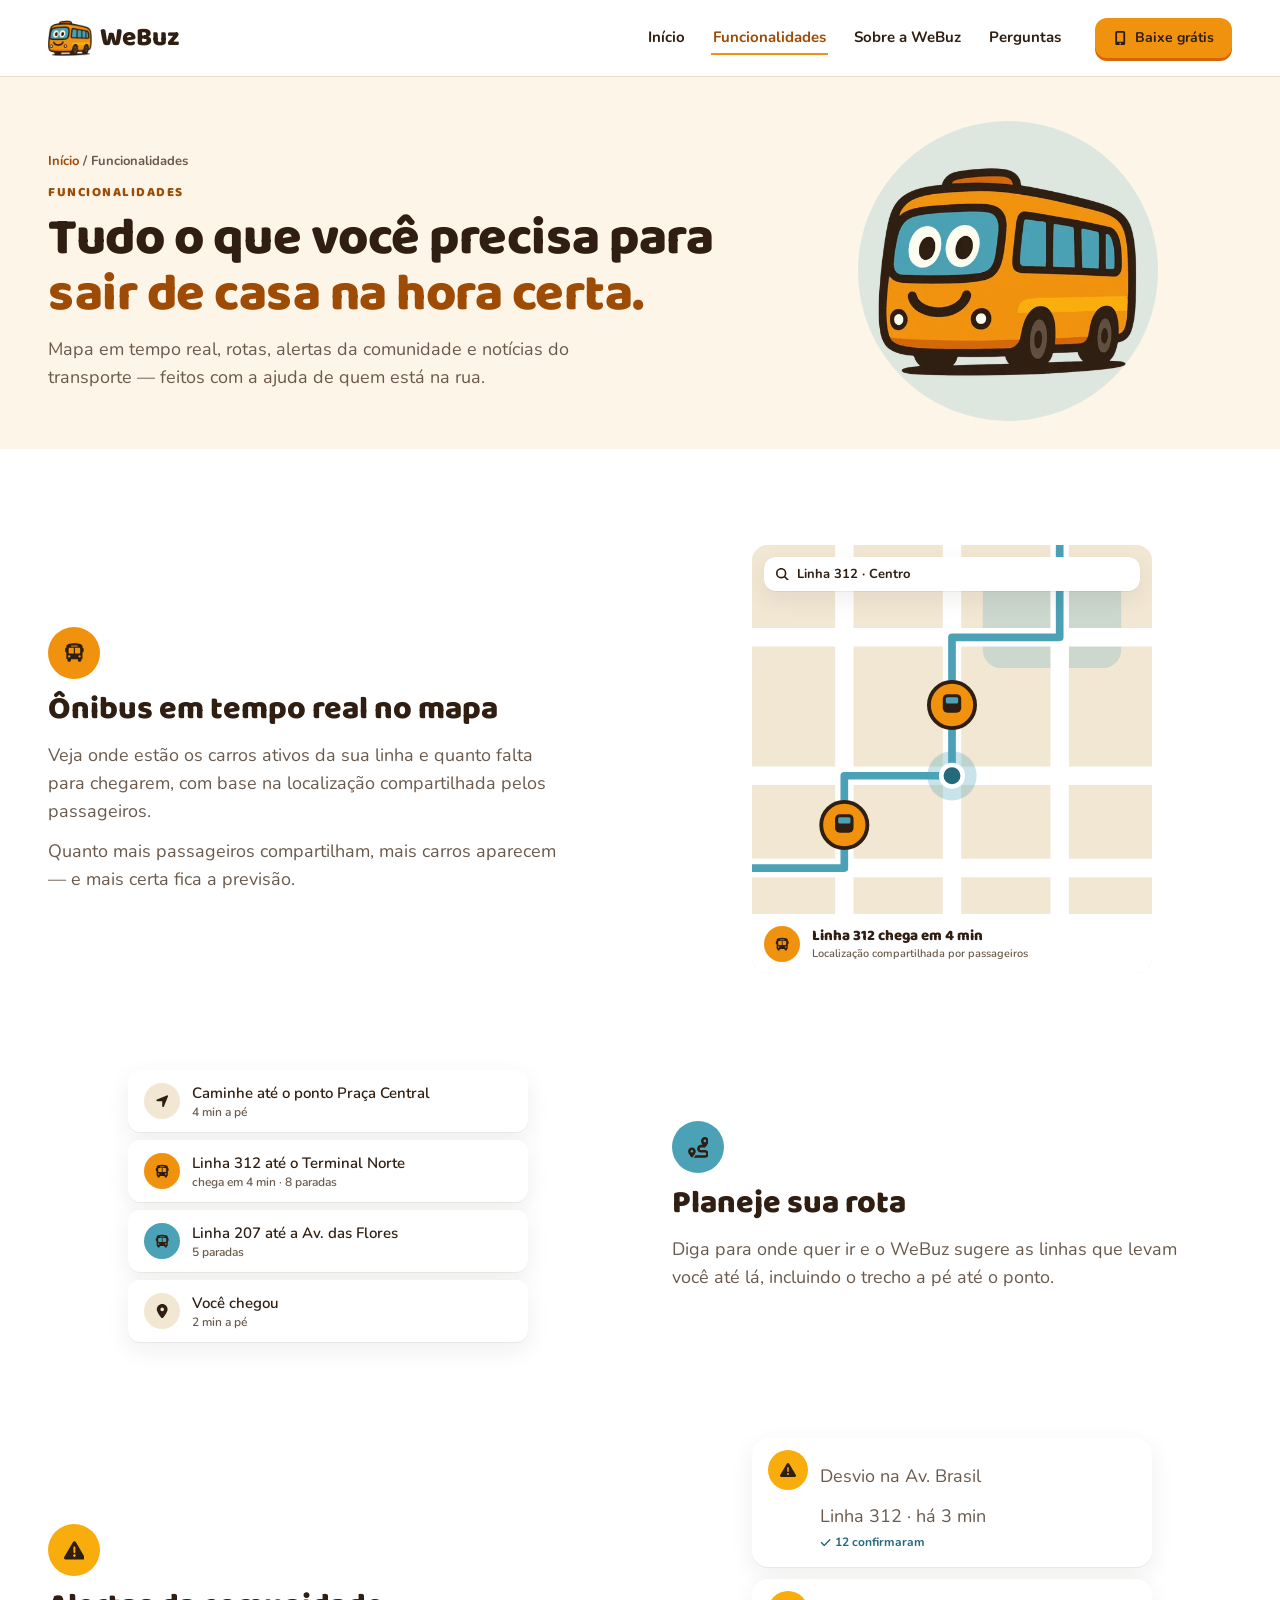
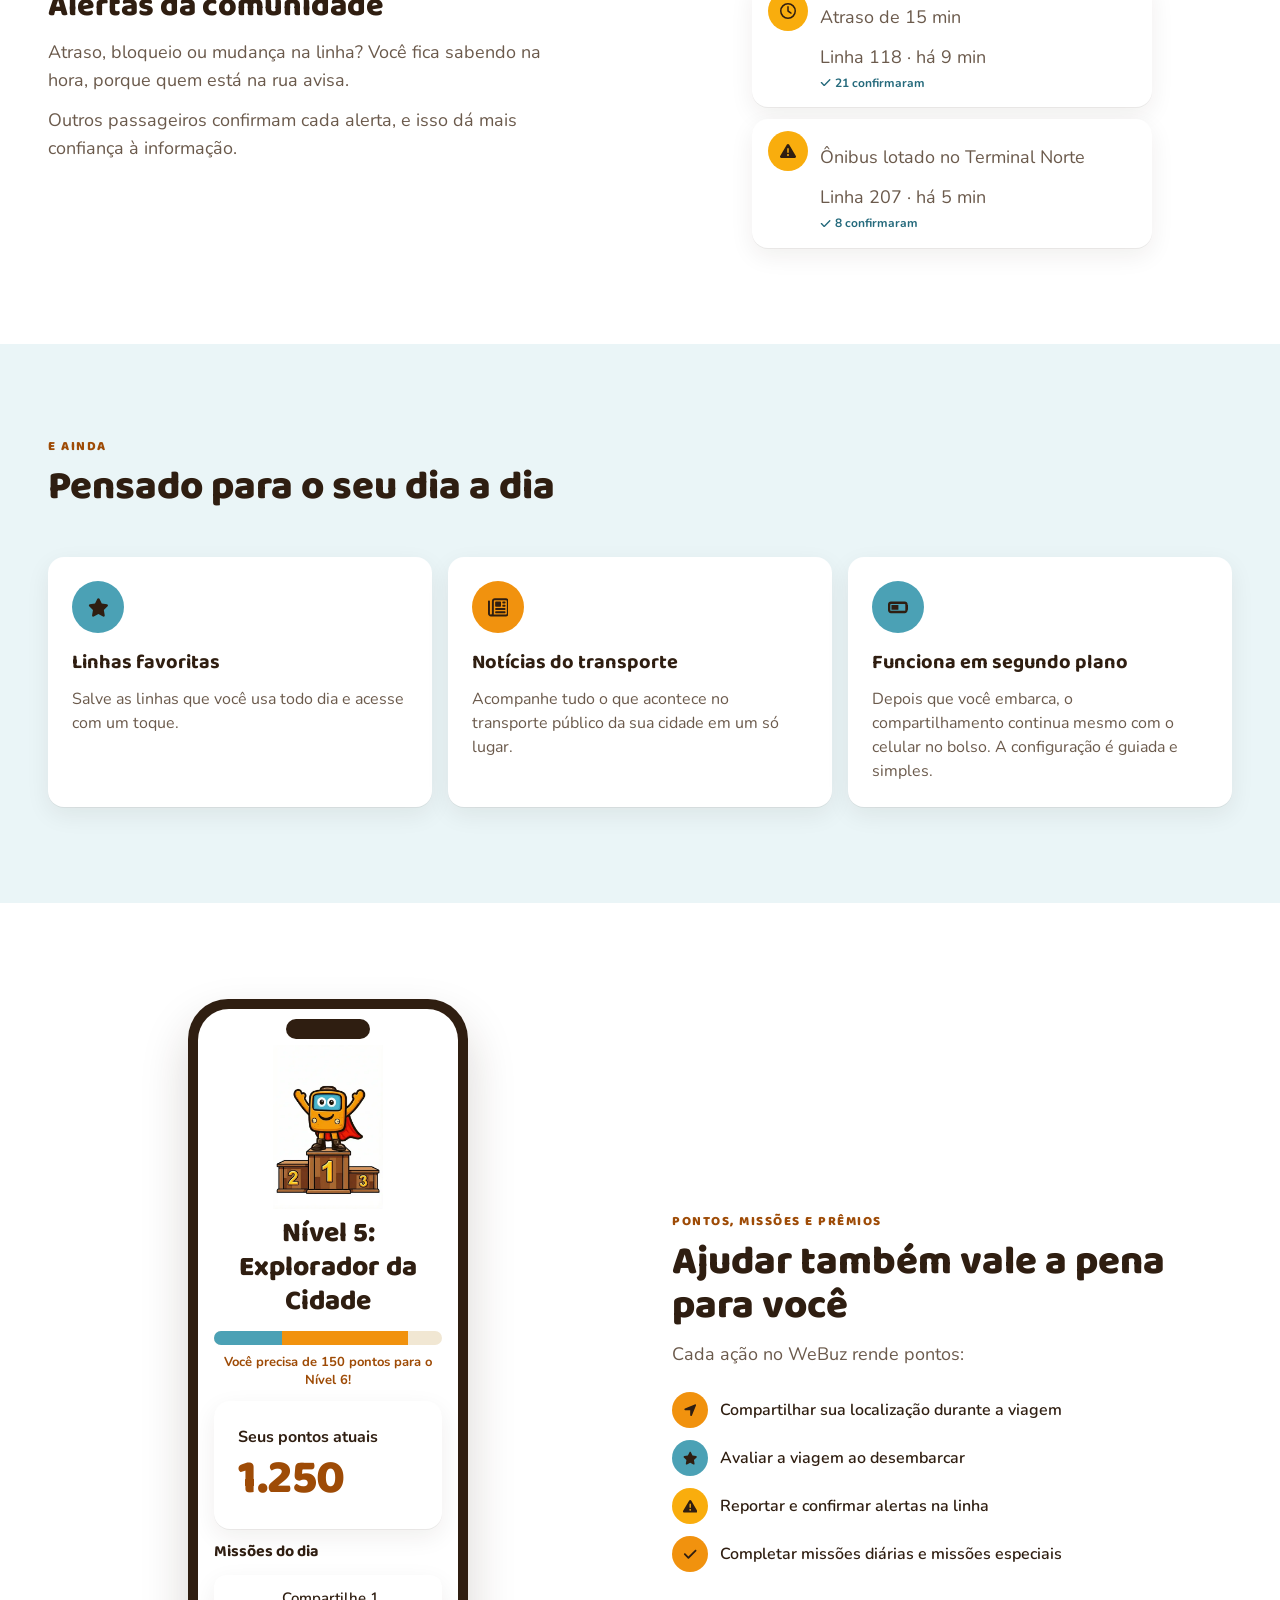
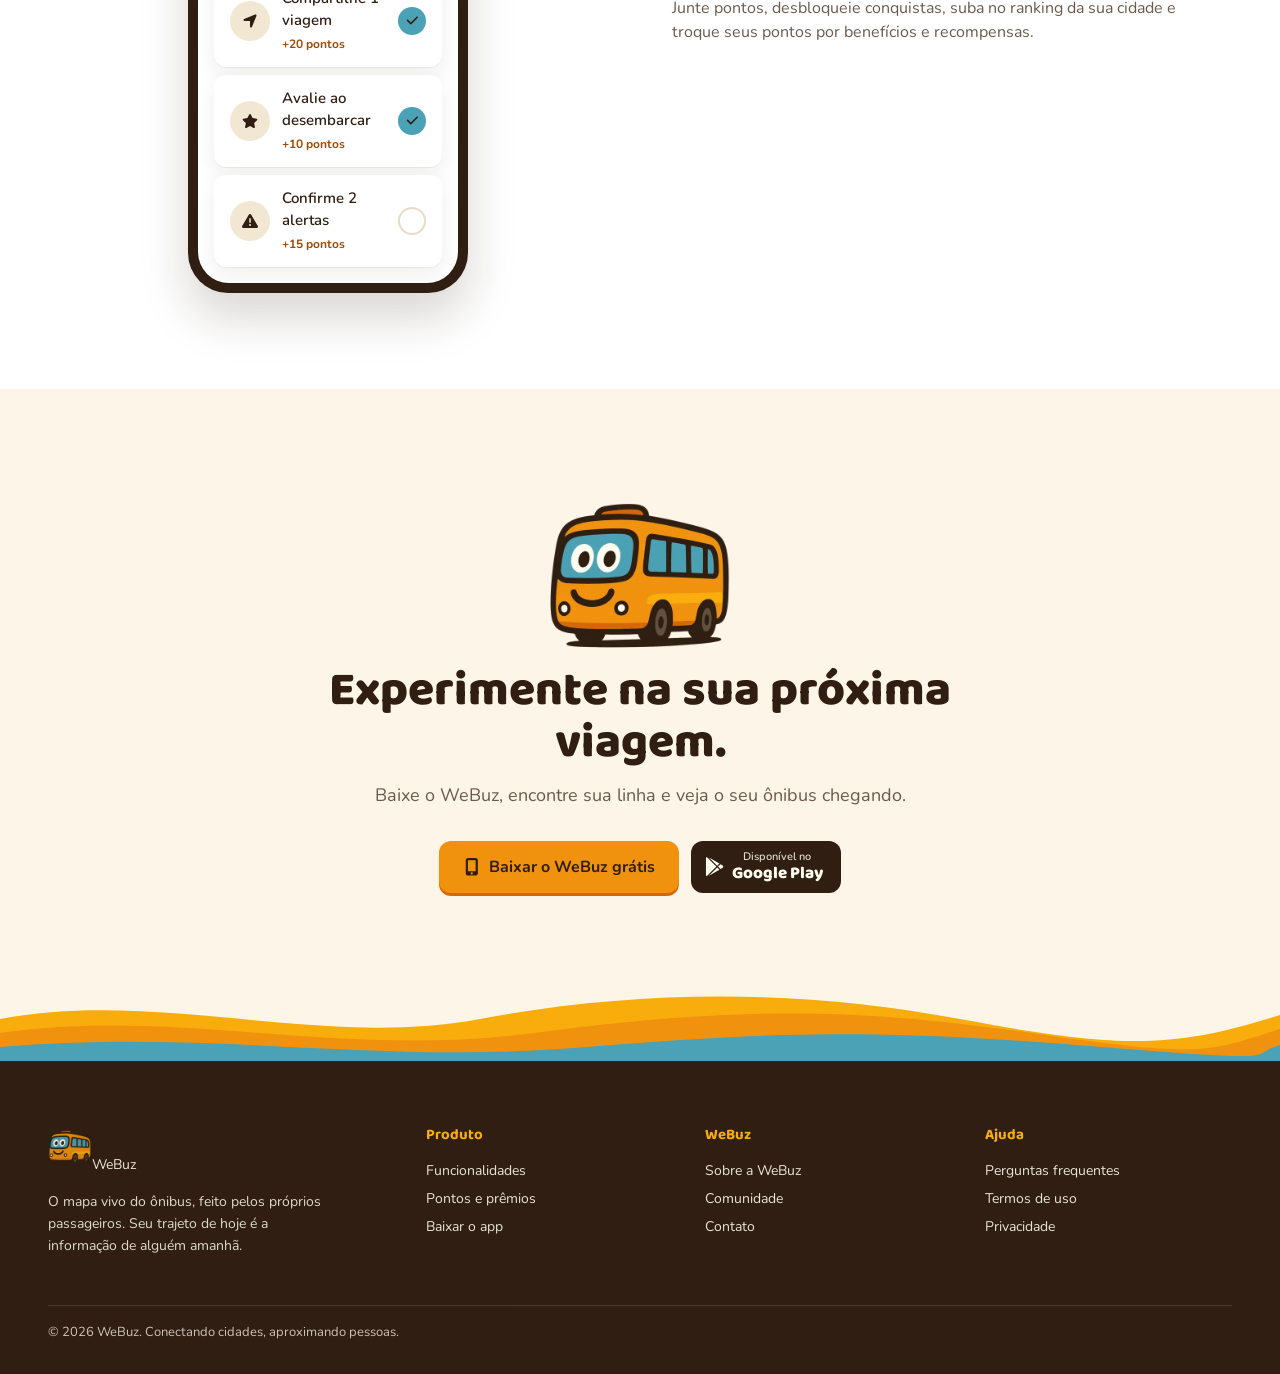
==== commit 5279617d: "Alterna fundos de seção entre branco e pastel Página em branco; seções pastel em creme (#fdf5e8) ou " ====
--- a/funcionalidades.html
+++ b/funcionalidades.html
@@ -23,6 +23,6 @@
 </head>
 <body>
 <a class="skip" href="#conteudo">Pular para o conteúdo</a>
-<header class="wb-header"><a class="wb-brand" href="index.html"><img src="assets/img/webuz-onibus.webp" alt=""/>WeBuz</a><nav class="wb-nav" aria-label="Principal"><a href="index.html">Início</a><a href="funcionalidades.html" aria-current="page">Funcionalidades</a><a href="sobre.html">Sobre a WeBuz</a><a href="perguntas.html">Perguntas</a></nav><button type="button" class="wb-btn wb-btn-primary"><svg width="14.4" height="14.4" viewBox="0 0 384 512" fill="currentColor" aria-hidden="true"><path d="M16 64C16 28.7 44.7 0 80 0L304 0c35.3 0 64 28.7 64 64l0 384c0 35.3-28.7 64-64 64L80 512c-35.3 0-64-28.7-64-64L16 64zM224 448a32 32 0 1 0 -64 0 32 32 0 1 0 64 0zM304 64L80 64l0 320 224 0 0-320z"></path></svg>Baixe grátis</button></header><main id="conteudo"><section class="s-intro"><div class="s-in s-intro-grid"><div><p class="s-crumb"><a href="index.html">Início</a> / Funcionalidades</p><p class="s-eyebrow">Funcionalidades</p><h1>Tudo o que você precisa para <em>sair de casa na hora certa.</em></h1><p class="s-lead">Mapa em tempo real, rotas, alertas da comunidade e notícias do transporte — feitos com a ajuda de quem está na rua.</p></div><div class="s-intro-art"><img src="assets/img/webuz-onibus.webp" alt="" width="260" style="height:auto;display:block"/></div></div></section><section class="s-sec s-band"><div class="s-in"><div class="s-row"><div><span class="wb-ib wb-ib-brand" style="width:52px;height:52px"><svg width="20.8" height="20.8" viewBox="0 0 576 512" fill="currentColor" aria-hidden="true"><path d="M288 0C422.4 0 512 35.2 512 80l0 16 0 32c17.7 0 32 14.3 32 32l0 64c0 17.7-14.3 32-32 32l0 160c0 17.7-14.3 32-32 32l0 32c0 17.7-14.3 32-32 32l-32 0c-17.7 0-32-14.3-32-32l0-32-192 0 0 32c0 17.7-14.3 32-32 32l-32 0c-17.7 0-32-14.3-32-32l0-32c-17.7 0-32-14.3-32-32l0-160c-17.7 0-32-14.3-32-32l0-64c0-17.7 14.3-32 32-32c0 0 0 0 0 0l0-32s0 0 0 0l0-16C64 35.2 153.6 0 288 0zM128 160l0 96c0 17.7 14.3 32 32 32l112 0 0-160-112 0c-17.7 0-32 14.3-32 32zM304 288l112 0c17.7 0 32-14.3 32-32l0-96c0-17.7-14.3-32-32-32l-112 0 0 160zM144 400a32 32 0 1 0 0-64 32 32 0 1 0 0 64zm288 0a32 32 0 1 0 0-64 32 32 0 1 0 0 64zM384 80c0-8.8-7.2-16-16-16L208 64c-8.8 0-16 7.2-16 16s7.2 16 16 16l160 0c8.8 0 16-7.2 16-16z"></path></svg></span><h3>Ônibus em tempo real no mapa</h3><p>Veja onde estão os carros ativos da sua linha e quanto falta para chegarem, com base na localização compartilhada pelos passageiros.</p><p>Quanto mais passageiros compartilham, mais carros aparecem — e mais certa fica a previsão.</p></div><div class="s-row-art"><div class="wb-map"><div class="wb-map-search"><svg width="12.8" height="12.8" viewBox="0 0 512 512" fill="currentColor" aria-hidden="true"><path d="M416 208c0 45.9-14.9 88.3-40 122.7L502.6 457.4c12.5 12.5 12.5 32.8 0 45.3s-32.8 12.5-45.3 0L330.7 376c-34.4 25.2-76.8 40-122.7 40C93.1 416 0 322.9 0 208S93.1 0 208 0S416 93.1 416 208zM208 352a144 144 0 1 0 0-288 144 144 0 1 0 0 288z"></path></svg>Linha 312 · Centro</div><svg viewBox="0 0 260 240" role="img" aria-label="Mapa com os ônibus da linha 312 em tempo real"><rect class="wb-map-land" width="260" height="240"></rect><rect class="wb-map-park" x="150" y="16" width="90" height="64" rx="12"></rect><path class="wb-map-street" d="M0 60H260"></path><path class="wb-map-street" d="M0 150H260"></path><path class="wb-map-street" d="M0 210H260"></path><path class="wb-map-street" d="M60 0V240"></path><path class="wb-map-street" d="M130 0V240"></path><path class="wb-map-street" d="M200 0V240"></path><path class="wb-map-route" d="M-10 210H60V150H130V60H200V-10"></path><g transform="translate(60 182)"><circle class="wb-map-bus" r="15"></circle><rect class="wb-map-glyph" x="-6" y="-7" width="12" height="12" rx="3"></rect><rect class="wb-map-win" x="-4" y="-5" width="8" height="4" rx="1"></rect></g><g transform="translate(130 104)"><circle class="wb-map-bus" r="15"></circle><rect class="wb-map-glyph" x="-6" y="-7" width="12" height="12" rx="3"></rect><rect class="wb-map-win" x="-4" y="-5" width="8" height="4" rx="1"></rect></g><g transform="translate(130 150)"><circle class="wb-map-me-halo" r="16"></circle><circle class="wb-map-me" r="7"></circle></g></svg><div class="wb-map-eta"><span class="wb-ib wb-ib-brand" style="width:36px;height:36px"><svg width="14.4" height="14.4" viewBox="0 0 576 512" fill="currentColor" aria-hidden="true"><path d="M288 0C422.4 0 512 35.2 512 80l0 16 0 32c17.7 0 32 14.3 32 32l0 64c0 17.7-14.3 32-32 32l0 160c0 17.7-14.3 32-32 32l0 32c0 17.7-14.3 32-32 32l-32 0c-17.7 0-32-14.3-32-32l0-32-192 0 0 32c0 17.7-14.3 32-32 32l-32 0c-17.7 0-32-14.3-32-32l0-32c-17.7 0-32-14.3-32-32l0-160c-17.7 0-32-14.3-32-32l0-64c0-17.7 14.3-32 32-32c0 0 0 0 0 0l0-32s0 0 0 0l0-16C64 35.2 153.6 0 288 0zM128 160l0 96c0 17.7 14.3 32 32 32l112 0 0-160-112 0c-17.7 0-32 14.3-32 32zM304 288l112 0c17.7 0 32-14.3 32-32l0-96c0-17.7-14.3-32-32-32l-112 0 0 160zM144 400a32 32 0 1 0 0-64 32 32 0 1 0 0 64zm288 0a32 32 0 1 0 0-64 32 32 0 1 0 0 64zM384 80c0-8.8-7.2-16-16-16L208 64c-8.8 0-16 7.2-16 16s7.2 16 16 16l160 0c8.8 0 16-7.2 16-16z"></path></svg></span><div><strong>Linha 312 chega em 4 min</strong><span>Localização compartilhada por passageiros</span></div></div></div></div></div><div class="s-row s-row-rev"><div><span class="wb-ib wb-ib-teal" style="width:52px;height:52px"><svg width="20.8" height="20.8" viewBox="0 0 512 512" fill="currentColor" aria-hidden="true"><path d="M512 96c0 50.2-59.1 125.1-84.6 155c-3.8 4.4-9.4 6.1-14.5 5L320 256c-17.7 0-32 14.3-32 32s14.3 32 32 32l96 0c53 0 96 43 96 96s-43 96-96 96l-276.4 0c8.7-9.9 19.3-22.6 30-36.8c6.3-8.4 12.8-17.6 19-27.2L416 448c17.7 0 32-14.3 32-32s-14.3-32-32-32l-96 0c-53 0-96-43-96-96s43-96 96-96l39.8 0c-21-31.5-39.8-67.7-39.8-96c0-53 43-96 96-96s96 43 96 96zM117.1 489.1c-3.8 4.3-7.2 8.1-10.1 11.3l-1.8 2-.2-.2c-6 4.6-14.6 4-20-1.8C59.8 473 0 402.5 0 352c0-53 43-96 96-96s96 43 96 96c0 30-21.1 67-43.5 97.9c-10.7 14.7-21.7 28-30.8 38.5l-.6 .7zM128 352a32 32 0 1 0 -64 0 32 32 0 1 0 64 0zM416 128a32 32 0 1 0 0-64 32 32 0 1 0 0 64z"></path></svg></span><h3>Planeje sua rota</h3><p>Diga para onde quer ir e o WeBuz sugere as linhas que levam você até lá, incluindo o trecho a pé até o ponto.</p></div><div class="s-row-art s-route"><div class="s-route-step"><span class="wb-ib wb-ib-soft" style="width:36px;height:36px"><svg width="14.4" height="14.4" viewBox="0 0 448 512" fill="currentColor" aria-hidden="true"><path d="M429.6 92.1c4.9-11.9 2.1-25.6-7-34.7s-22.8-11.9-34.7-7l-352 144c-14.2 5.8-22.2 20.8-19.3 35.8s16.1 25.8 31.4 25.8l176 0 0 176c0 15.3 10.8 28.4 25.8 31.4s30-5.1 35.8-19.3l144-352z"></path></svg></span><div>Caminhe até o ponto Praça Central<small>4 min a pé</small></div></div><div class="s-route-step"><span class="wb-ib wb-ib-brand" style="width:36px;height:36px"><svg width="14.4" height="14.4" viewBox="0 0 576 512" fill="currentColor" aria-hidden="true"><path d="M288 0C422.4 0 512 35.2 512 80l0 16 0 32c17.7 0 32 14.3 32 32l0 64c0 17.7-14.3 32-32 32l0 160c0 17.7-14.3 32-32 32l0 32c0 17.7-14.3 32-32 32l-32 0c-17.7 0-32-14.3-32-32l0-32-192 0 0 32c0 17.7-14.3 32-32 32l-32 0c-17.7 0-32-14.3-32-32l0-32c-17.7 0-32-14.3-32-32l0-160c-17.7 0-32-14.3-32-32l0-64c0-17.7 14.3-32 32-32c0 0 0 0 0 0l0-32s0 0 0 0l0-16C64 35.2 153.6 0 288 0zM128 160l0 96c0 17.7 14.3 32 32 32l112 0 0-160-112 0c-17.7 0-32 14.3-32 32zM304 288l112 0c17.7 0 32-14.3 32-32l0-96c0-17.7-14.3-32-32-32l-112 0 0 160zM144 400a32 32 0 1 0 0-64 32 32 0 1 0 0 64zm288 0a32 32 0 1 0 0-64 32 32 0 1 0 0 64zM384 80c0-8.8-7.2-16-16-16L208 64c-8.8 0-16 7.2-16 16s7.2 16 16 16l160 0c8.8 0 16-7.2 16-16z"></path></svg></span><div>Linha 312 até o Terminal Norte<small>chega em 4 min · 8 paradas</small></div></div><div class="s-route-step"><span class="wb-ib wb-ib-teal" style="width:36px;height:36px"><svg width="14.4" height="14.4" viewBox="0 0 576 512" fill="currentColor" aria-hidden="true"><path d="M288 0C422.4 0 512 35.2 512 80l0 16 0 32c17.7 0 32 14.3 32 32l0 64c0 17.7-14.3 32-32 32l0 160c0 17.7-14.3 32-32 32l0 32c0 17.7-14.3 32-32 32l-32 0c-17.7 0-32-14.3-32-32l0-32-192 0 0 32c0 17.7-14.3 32-32 32l-32 0c-17.7 0-32-14.3-32-32l0-32c-17.7 0-32-14.3-32-32l0-160c-17.7 0-32-14.3-32-32l0-64c0-17.7 14.3-32 32-32c0 0 0 0 0 0l0-32s0 0 0 0l0-16C64 35.2 153.6 0 288 0zM128 160l0 96c0 17.7 14.3 32 32 32l112 0 0-160-112 0c-17.7 0-32 14.3-32 32zM304 288l112 0c17.7 0 32-14.3 32-32l0-96c0-17.7-14.3-32-32-32l-112 0 0 160zM144 400a32 32 0 1 0 0-64 32 32 0 1 0 0 64zm288 0a32 32 0 1 0 0-64 32 32 0 1 0 0 64zM384 80c0-8.8-7.2-16-16-16L208 64c-8.8 0-16 7.2-16 16s7.2 16 16 16l160 0c8.8 0 16-7.2 16-16z"></path></svg></span><div>Linha 207 até a Av. das Flores<small>5 paradas</small></div></div><div class="s-route-step"><span class="wb-ib wb-ib-soft" style="width:36px;height:36px"><svg width="14.4" height="14.4" viewBox="0 0 384 512" fill="currentColor" aria-hidden="true"><path d="M215.7 499.2C267 435 384 279.4 384 192C384 86 298 0 192 0S0 86 0 192c0 87.4 117 243 168.3 307.2c12.3 15.3 35.1 15.3 47.4 0zM192 128a64 64 0 1 1 0 128 64 64 0 1 1 0-128z"></path></svg></span><div>Você chegou<small>2 min a pé</small></div></div></div></div><div class="s-row"><div><span class="wb-ib wb-ib-sun" style="width:52px;height:52px"><svg width="20.8" height="20.8" viewBox="0 0 512 512" fill="currentColor" aria-hidden="true"><path d="M256 32c14.2 0 27.3 7.5 34.5 19.8l216 368c7.3 12.4 7.3 27.7 .2 40.1S486.3 480 472 480L40 480c-14.3 0-27.6-7.7-34.7-20.1s-7-27.8 .2-40.1l216-368C228.7 39.5 241.8 32 256 32zm0 128c-13.3 0-24 10.7-24 24l0 112c0 13.3 10.7 24 24 24s24-10.7 24-24l0-112c0-13.3-10.7-24-24-24zm32 224a32 32 0 1 0 -64 0 32 32 0 1 0 64 0z"></path></svg></span><h3>Alertas da comunidade</h3><p>Atraso, bloqueio ou mudança na linha? Você fica sabendo na hora, porque quem está na rua avisa.</p><p>Outros passageiros confirmam cada alerta, e isso dá mais confiança à informação.</p></div><div class="s-row-art"><div class="wb-card wb-alert"><span class="wb-ib wb-ib-sun" style="width:40px;height:40px"><svg width="16" height="16" viewBox="0 0 512 512" fill="currentColor" aria-hidden="true"><path d="M256 32c14.2 0 27.3 7.5 34.5 19.8l216 368c7.3 12.4 7.3 27.7 .2 40.1S486.3 480 472 480L40 480c-14.3 0-27.6-7.7-34.7-20.1s-7-27.8 .2-40.1l216-368C228.7 39.5 241.8 32 256 32zm0 128c-13.3 0-24 10.7-24 24l0 112c0 13.3 10.7 24 24 24s24-10.7 24-24l0-112c0-13.3-10.7-24-24-24zm32 224a32 32 0 1 0 -64 0 32 32 0 1 0 64 0z"></path></svg></span><div style="flex:1;min-width:0"><p class="wb-alert-title">Desvio na Av. Brasil</p><p class="wb-alert-meta">Linha 312 · há 3 min</p><span class="wb-alert-ok"><svg width="11.200000000000001" height="11.200000000000001" viewBox="0 0 448 512" fill="currentColor" aria-hidden="true"><path d="M438.6 105.4c12.5 12.5 12.5 32.8 0 45.3l-256 256c-12.5 12.5-32.8 12.5-45.3 0l-128-128c-12.5-12.5-12.5-32.8 0-45.3s32.8-12.5 45.3 0L160 338.7 393.4 105.4c12.5-12.5 32.8-12.5 45.3 0z"></path></svg>12 confirmaram</span></div></div><div class="wb-card wb-alert"><span class="wb-ib wb-ib-sun" style="width:40px;height:40px"><svg width="16" height="16" viewBox="0 0 512 512" fill="currentColor" aria-hidden="true"><path d="M464 256A208 208 0 1 1 48 256a208 208 0 1 1 416 0zM0 256a256 256 0 1 0 512 0A256 256 0 1 0 0 256zM232 120l0 136c0 8 4 15.5 10.7 20l96 64c11 7.4 25.9 4.4 33.3-6.7s4.4-25.9-6.7-33.3L280 243.2 280 120c0-13.3-10.7-24-24-24s-24 10.7-24 24z"></path></svg></span><div style="flex:1;min-width:0"><p class="wb-alert-title">Atraso de 15 min</p><p class="wb-alert-meta">Linha 118 · há 9 min</p><span class="wb-alert-ok"><svg width="11.200000000000001" height="11.200000000000001" viewBox="0 0 448 512" fill="currentColor" aria-hidden="true"><path d="M438.6 105.4c12.5 12.5 12.5 32.8 0 45.3l-256 256c-12.5 12.5-32.8 12.5-45.3 0l-128-128c-12.5-12.5-12.5-32.8 0-45.3s32.8-12.5 45.3 0L160 338.7 393.4 105.4c12.5-12.5 32.8-12.5 45.3 0z"></path></svg>21 confirmaram</span></div></div><div class="wb-card wb-alert"><span class="wb-ib wb-ib-sun" style="width:40px;height:40px"><svg width="16" height="16" viewBox="0 0 512 512" fill="currentColor" aria-hidden="true"><path d="M256 32c14.2 0 27.3 7.5 34.5 19.8l216 368c7.3 12.4 7.3 27.7 .2 40.1S486.3 480 472 480L40 480c-14.3 0-27.6-7.7-34.7-20.1s-7-27.8 .2-40.1l216-368C228.7 39.5 241.8 32 256 32zm0 128c-13.3 0-24 10.7-24 24l0 112c0 13.3 10.7 24 24 24s24-10.7 24-24l0-112c0-13.3-10.7-24-24-24zm32 224a32 32 0 1 0 -64 0 32 32 0 1 0 64 0z"></path></svg></span><div style="flex:1;min-width:0"><p class="wb-alert-title">Ônibus lotado no Terminal Norte</p><p class="wb-alert-meta">Linha 207 · há 5 min</p><span class="wb-alert-ok"><svg width="11.200000000000001" height="11.200000000000001" viewBox="0 0 448 512" fill="currentColor" aria-hidden="true"><path d="M438.6 105.4c12.5 12.5 12.5 32.8 0 45.3l-256 256c-12.5 12.5-32.8 12.5-45.3 0l-128-128c-12.5-12.5-12.5-32.8 0-45.3s32.8-12.5 45.3 0L160 338.7 393.4 105.4c12.5-12.5 32.8-12.5 45.3 0z"></path></svg>8 confirmaram</span></div></div></div></div></div></section><section class="s-sec"><div class="s-in"><p class="s-eyebrow">E ainda</p><h2 class="s-h2">Pensado para o seu dia a dia</h2><div class="s-features"><article class="wb-card wb-feature"><span class="wb-ib wb-ib-teal" style="width:52px;height:52px"><svg width="20.8" height="20.8" viewBox="0 0 576 512" fill="currentColor" aria-hidden="true"><path d="M316.9 18C311.6 7 300.4 0 288.1 0s-23.4 7-28.8 18L195 150.3 51.4 171.5c-12 1.8-22 10.2-25.7 21.7s-.7 24.2 7.9 32.7L137.8 329 113.2 474.7c-2 12 3 24.2 12.9 31.3s23 8 33.8 2.3l128.3-68.5 128.3 68.5c10.8 5.7 23.9 4.9 33.8-2.3s14.9-19.3 12.9-31.3L438.5 329 542.7 225.9c8.6-8.5 11.7-21.2 7.9-32.7s-13.7-19.9-25.7-21.7L381.2 150.3 316.9 18z"></path></svg></span><h3 class="wb-feature-title">Linhas favoritas</h3><p class="wb-feature-text">Salve as linhas que você usa todo dia e acesse com um toque.</p></article><article class="wb-card wb-feature"><span class="wb-ib wb-ib-brand" style="width:52px;height:52px"><svg width="20.8" height="20.8" viewBox="0 0 512 512" fill="currentColor" aria-hidden="true"><path d="M168 80c-13.3 0-24 10.7-24 24l0 304c0 8.4-1.4 16.5-4.1 24L440 432c13.3 0 24-10.7 24-24l0-304c0-13.3-10.7-24-24-24L168 80zM72 480c-39.8 0-72-32.2-72-72L0 112C0 98.7 10.7 88 24 88s24 10.7 24 24l0 296c0 13.3 10.7 24 24 24s24-10.7 24-24l0-304c0-39.8 32.2-72 72-72l272 0c39.8 0 72 32.2 72 72l0 304c0 39.8-32.2 72-72 72L72 480zM176 136c0-13.3 10.7-24 24-24l96 0c13.3 0 24 10.7 24 24l0 80c0 13.3-10.7 24-24 24l-96 0c-13.3 0-24-10.7-24-24l0-80zm200-24l32 0c13.3 0 24 10.7 24 24s-10.7 24-24 24l-32 0c-13.3 0-24-10.7-24-24s10.7-24 24-24zm0 80l32 0c13.3 0 24 10.7 24 24s-10.7 24-24 24l-32 0c-13.3 0-24-10.7-24-24s10.7-24 24-24zM200 272l208 0c13.3 0 24 10.7 24 24s-10.7 24-24 24l-208 0c-13.3 0-24-10.7-24-24s10.7-24 24-24zm0 80l208 0c13.3 0 24 10.7 24 24s-10.7 24-24 24l-208 0c-13.3 0-24-10.7-24-24s10.7-24 24-24z"></path></svg></span><h3 class="wb-feature-title">Notícias do transporte</h3><p class="wb-feature-text">Acompanhe tudo o que acontece no transporte público da sua cidade em um só lugar.</p></article><article class="wb-card wb-feature"><span class="wb-ib wb-ib-teal" style="width:52px;height:52px"><svg width="20.8" height="20.8" viewBox="0 0 576 512" fill="currentColor" aria-hidden="true"><path d="M464 160c8.8 0 16 7.2 16 16l0 160c0 8.8-7.2 16-16 16L80 352c-8.8 0-16-7.2-16-16l0-160c0-8.8 7.2-16 16-16l384 0zM80 96C35.8 96 0 131.8 0 176L0 336c0 44.2 35.8 80 80 80l384 0c44.2 0 80-35.8 80-80l0-16c17.7 0 32-14.3 32-32l0-64c0-17.7-14.3-32-32-32l0-16c0-44.2-35.8-80-80-80L80 96zm208 96L96 192l0 128 192 0 0-128z"></path></svg></span><h3 class="wb-feature-title">Funciona em segundo plano</h3><p class="wb-feature-text">Depois que você embarca, o compartilhamento continua mesmo com o celular no bolso. A configuração é guiada e simples.</p></article></div></div></section><section class="s-sec s-band" id="pontos-e-premios"><div class="s-in s-split"><div style="display:flex;justify-content:center"><div class="wb-phone"><div class="wb-phone-screen"><span class="wb-phone-notch" aria-hidden="true"></span><div class="wb-level"><img loading="lazy" decoding="async" src="assets/img/webuz-campeao.webp" alt="" width="110" style="height:auto;display:block;margin:0 auto 8px"/><p class="wb-level-title">Nível 5: Explorador da Cidade</p><div class="wb-bar" role="progressbar" aria-valuemin="0" aria-valuemax="1000" aria-valuenow="850" aria-label="Progresso para o nível 6"><span class="wb-bar-done" style="width:30%"></span><span class="wb-bar-now" style="width:55.00000000000001%"></span></div><p class="wb-level-hint">Você precisa de 150 pontos para o Nível 6!</p></div><div style="height:12px"></div><section class="wb-card wb-points"><p class="wb-points-label">Seus pontos atuais</p><p class="wb-points-value">1.250</p></section><p class="s-mini-title">Missões do dia</p><div class="s-mini"><div class="wb-mission"><span class="wb-ib wb-ib-soft" style="width:40px;height:40px"><svg width="16" height="16" viewBox="0 0 448 512" fill="currentColor" aria-hidden="true"><path d="M429.6 92.1c4.9-11.9 2.1-25.6-7-34.7s-22.8-11.9-34.7-7l-352 144c-14.2 5.8-22.2 20.8-19.3 35.8s16.1 25.8 31.4 25.8l176 0 0 176c0 15.3 10.8 28.4 25.8 31.4s30-5.1 35.8-19.3l144-352z"></path></svg></span><div style="flex:1"><p class="wb-mission-title">Compartilhe 1 viagem</p><span class="wb-mission-pts">+20 pontos</span></div><span class="wb-check wb-check-done" role="img" aria-label="Concluída"><svg width="12.8" height="12.8" viewBox="0 0 448 512" fill="currentColor" aria-hidden="true"><path d="M438.6 105.4c12.5 12.5 12.5 32.8 0 45.3l-256 256c-12.5 12.5-32.8 12.5-45.3 0l-128-128c-12.5-12.5-12.5-32.8 0-45.3s32.8-12.5 45.3 0L160 338.7 393.4 105.4c12.5-12.5 32.8-12.5 45.3 0z"></path></svg></span></div><div class="wb-mission"><span class="wb-ib wb-ib-soft" style="width:40px;height:40px"><svg width="16" height="16" viewBox="0 0 576 512" fill="currentColor" aria-hidden="true"><path d="M316.9 18C311.6 7 300.4 0 288.1 0s-23.4 7-28.8 18L195 150.3 51.4 171.5c-12 1.8-22 10.2-25.7 21.7s-.7 24.2 7.9 32.7L137.8 329 113.2 474.7c-2 12 3 24.2 12.9 31.3s23 8 33.8 2.3l128.3-68.5 128.3 68.5c10.8 5.7 23.9 4.9 33.8-2.3s14.9-19.3 12.9-31.3L438.5 329 542.7 225.9c8.6-8.5 11.7-21.2 7.9-32.7s-13.7-19.9-25.7-21.7L381.2 150.3 316.9 18z"></path></svg></span><div style="flex:1"><p class="wb-mission-title">Avalie ao desembarcar</p><span class="wb-mission-pts">+10 pontos</span></div><span class="wb-check wb-check-done" role="img" aria-label="Concluída"><svg width="12.8" height="12.8" viewBox="0 0 448 512" fill="currentColor" aria-hidden="true"><path d="M438.6 105.4c12.5 12.5 12.5 32.8 0 45.3l-256 256c-12.5 12.5-32.8 12.5-45.3 0l-128-128c-12.5-12.5-12.5-32.8 0-45.3s32.8-12.5 45.3 0L160 338.7 393.4 105.4c12.5-12.5 32.8-12.5 45.3 0z"></path></svg></span></div><div class="wb-mission"><span class="wb-ib wb-ib-soft" style="width:40px;height:40px"><svg width="16" height="16" viewBox="0 0 512 512" fill="currentColor" aria-hidden="true"><path d="M256 32c14.2 0 27.3 7.5 34.5 19.8l216 368c7.3 12.4 7.3 27.7 .2 40.1S486.3 480 472 480L40 480c-14.3 0-27.6-7.7-34.7-20.1s-7-27.8 .2-40.1l216-368C228.7 39.5 241.8 32 256 32zm0 128c-13.3 0-24 10.7-24 24l0 112c0 13.3 10.7 24 24 24s24-10.7 24-24l0-112c0-13.3-10.7-24-24-24zm32 224a32 32 0 1 0 -64 0 32 32 0 1 0 64 0z"></path></svg></span><div style="flex:1"><p class="wb-mission-title">Confirme 2 alertas</p><span class="wb-mission-pts">+15 pontos</span></div><span class="wb-check wb-check-open" role="img" aria-label="Pendente"></span></div></div></div></div></div><div><p class="s-eyebrow">Pontos, missões e prêmios</p><h2 class="s-h2">Ajudar também vale a pena para você</h2><p class="s-lead">Cada ação no WeBuz rende pontos:</p><ul class="s-list"><li><span class="wb-ib wb-ib-brand" style="width:36px;height:36px"><svg width="14.4" height="14.4" viewBox="0 0 448 512" fill="currentColor" aria-hidden="true"><path d="M429.6 92.1c4.9-11.9 2.1-25.6-7-34.7s-22.8-11.9-34.7-7l-352 144c-14.2 5.8-22.2 20.8-19.3 35.8s16.1 25.8 31.4 25.8l176 0 0 176c0 15.3 10.8 28.4 25.8 31.4s30-5.1 35.8-19.3l144-352z"></path></svg></span>Compartilhar sua localização durante a viagem</li><li><span class="wb-ib wb-ib-teal" style="width:36px;height:36px"><svg width="14.4" height="14.4" viewBox="0 0 576 512" fill="currentColor" aria-hidden="true"><path d="M316.9 18C311.6 7 300.4 0 288.1 0s-23.4 7-28.8 18L195 150.3 51.4 171.5c-12 1.8-22 10.2-25.7 21.7s-.7 24.2 7.9 32.7L137.8 329 113.2 474.7c-2 12 3 24.2 12.9 31.3s23 8 33.8 2.3l128.3-68.5 128.3 68.5c10.8 5.7 23.9 4.9 33.8-2.3s14.9-19.3 12.9-31.3L438.5 329 542.7 225.9c8.6-8.5 11.7-21.2 7.9-32.7s-13.7-19.9-25.7-21.7L381.2 150.3 316.9 18z"></path></svg></span>Avaliar a viagem ao desembarcar</li><li><span class="wb-ib wb-ib-sun" style="width:36px;height:36px"><svg width="14.4" height="14.4" viewBox="0 0 512 512" fill="currentColor" aria-hidden="true"><path d="M256 32c14.2 0 27.3 7.5 34.5 19.8l216 368c7.3 12.4 7.3 27.7 .2 40.1S486.3 480 472 480L40 480c-14.3 0-27.6-7.7-34.7-20.1s-7-27.8 .2-40.1l216-368C228.7 39.5 241.8 32 256 32zm0 128c-13.3 0-24 10.7-24 24l0 112c0 13.3 10.7 24 24 24s24-10.7 24-24l0-112c0-13.3-10.7-24-24-24zm32 224a32 32 0 1 0 -64 0 32 32 0 1 0 64 0z"></path></svg></span>Reportar e confirmar alertas na linha</li><li><span class="wb-ib wb-ib-brand" style="width:36px;height:36px"><svg width="14.4" height="14.4" viewBox="0 0 448 512" fill="currentColor" aria-hidden="true"><path d="M438.6 105.4c12.5 12.5 12.5 32.8 0 45.3l-256 256c-12.5 12.5-32.8 12.5-45.3 0l-128-128c-12.5-12.5-12.5-32.8 0-45.3s32.8-12.5 45.3 0L160 338.7 393.4 105.4c12.5-12.5 32.8-12.5 45.3 0z"></path></svg></span>Completar missões diárias e missões especiais</li></ul><p class="s-note">Junte pontos, desbloqueie conquistas, suba no ranking da sua cidade e troque seus pontos por benefícios e recompensas.</p></div></div></section><section class="s-sec s-band"><div class="s-in s-final"><img src="assets/img/webuz-onibus.webp" alt="" width="180" style="height:auto;display:block"/><h2 class="s-h2">Experimente na sua próxima viagem.</h2><p class="s-lead">Baixe o WeBuz, encontre sua linha e veja o seu ônibus chegando.</p><div class="wb-hero-cta"><button type="button" class="wb-btn wb-btn-primary wb-btn-lg"><svg width="17.6" height="17.6" viewBox="0 0 384 512" fill="currentColor" aria-hidden="true"><path d="M16 64C16 28.7 44.7 0 80 0L304 0c35.3 0 64 28.7 64 64l0 384c0 35.3-28.7 64-64 64L80 512c-35.3 0-64-28.7-64-64L16 64zM224 448a32 32 0 1 0 -64 0 32 32 0 1 0 64 0zM304 64L80 64l0 320 224 0 0-320z"></path></svg>Baixar o WeBuz grátis</button><a class="wb-store" href="#"><svg width="19.200000000000003" height="19.200000000000003" viewBox="0 0 512 512" fill="currentColor" aria-hidden="true"><path d="M325.3 234.3L104.6 13l280.8 161.2-60.1 60.1zM47 0C34 6.8 25.3 19.2 25.3 35.3v441.3c0 16.1 8.7 28.5 21.7 35.3l256.6-256L47 0zm425.2 225.6l-58.9-34.1-65.7 64.5 65.7 64.5 60.1-34.1c18-14.3 18-46.5-1.2-60.8zM104.6 499l280.8-161.2-60.1-60.1L104.6 499z"></path></svg><span><small>Disponível no</small><strong>Google Play</strong></span></a></div></div></section><svg class="wb-wave s-wave-band" viewBox="0 0 1440 72" preserveAspectRatio="none" aria-hidden="true"><path class="wb-wave-1" d="M0 30 C180 0 360 60 540 30 S900 0 1080 30 S1320 60 1440 26 V72 H0Z"></path><path class="wb-wave-2" d="M0 44 C200 18 380 70 600 44 S960 18 1160 44 S1360 62 1440 40 V72 H0Z"></path><path class="wb-wave-3" d="M0 58 C240 40 420 76 660 58 S1020 42 1240 58 S1400 66 1440 56 V72 H0Z"></path></svg></main><footer class="wb-footer"><div class="wb-footer-in"><div><a class="wb-brand" href="index.html"><img src="assets/img/webuz-onibus.webp" alt=""/>WeBuz</a><p>O mapa vivo do ônibus, feito pelos próprios passageiros. Seu trajeto de hoje é a informação de alguém amanhã.</p></div><div><h4>Produto</h4><a href="funcionalidades.html">Funcionalidades</a><a href="funcionalidades.html#pontos-e-premios">Pontos e prêmios</a><a href="#">Baixar o app</a></div><div><h4>WeBuz</h4><a href="sobre.html">Sobre a WeBuz</a><a href="sobre.html#comunidade">Comunidade</a><a href="perguntas.html#contato">Contato</a></div><div><h4>Ajuda</h4><a href="perguntas.html">Perguntas frequentes</a><a href="#">Termos de uso</a><a href="#">Privacidade</a></div></div><div class="wb-footer-base">© 2026 WeBuz. Conectando cidades, aproximando pessoas.</div></footer>
+<header class="wb-header"><a class="wb-brand" href="index.html"><img src="assets/img/webuz-onibus.webp" alt=""/>WeBuz</a><nav class="wb-nav" aria-label="Principal"><a href="index.html">Início</a><a href="funcionalidades.html" aria-current="page">Funcionalidades</a><a href="sobre.html">Sobre a WeBuz</a><a href="perguntas.html">Perguntas</a></nav><button type="button" class="wb-btn wb-btn-primary"><svg width="14.4" height="14.4" viewBox="0 0 384 512" fill="currentColor" aria-hidden="true"><path d="M16 64C16 28.7 44.7 0 80 0L304 0c35.3 0 64 28.7 64 64l0 384c0 35.3-28.7 64-64 64L80 512c-35.3 0-64-28.7-64-64L16 64zM224 448a32 32 0 1 0 -64 0 32 32 0 1 0 64 0zM304 64L80 64l0 320 224 0 0-320z"></path></svg>Baixe grátis</button></header><main id="conteudo"><section class="s-intro"><div class="s-in s-intro-grid"><div><p class="s-crumb"><a href="index.html">Início</a> / Funcionalidades</p><p class="s-eyebrow">Funcionalidades</p><h1>Tudo o que você precisa para <em>sair de casa na hora certa.</em></h1><p class="s-lead">Mapa em tempo real, rotas, alertas da comunidade e notícias do transporte — feitos com a ajuda de quem está na rua.</p></div><div class="s-intro-art"><img src="assets/img/webuz-onibus.webp" alt="" width="260" style="height:auto;display:block"/></div></div></section><section class="s-sec"><div class="s-in"><div class="s-row"><div><span class="wb-ib wb-ib-brand" style="width:52px;height:52px"><svg width="20.8" height="20.8" viewBox="0 0 576 512" fill="currentColor" aria-hidden="true"><path d="M288 0C422.4 0 512 35.2 512 80l0 16 0 32c17.7 0 32 14.3 32 32l0 64c0 17.7-14.3 32-32 32l0 160c0 17.7-14.3 32-32 32l0 32c0 17.7-14.3 32-32 32l-32 0c-17.7 0-32-14.3-32-32l0-32-192 0 0 32c0 17.7-14.3 32-32 32l-32 0c-17.7 0-32-14.3-32-32l0-32c-17.7 0-32-14.3-32-32l0-160c-17.7 0-32-14.3-32-32l0-64c0-17.7 14.3-32 32-32c0 0 0 0 0 0l0-32s0 0 0 0l0-16C64 35.2 153.6 0 288 0zM128 160l0 96c0 17.7 14.3 32 32 32l112 0 0-160-112 0c-17.7 0-32 14.3-32 32zM304 288l112 0c17.7 0 32-14.3 32-32l0-96c0-17.7-14.3-32-32-32l-112 0 0 160zM144 400a32 32 0 1 0 0-64 32 32 0 1 0 0 64zm288 0a32 32 0 1 0 0-64 32 32 0 1 0 0 64zM384 80c0-8.8-7.2-16-16-16L208 64c-8.8 0-16 7.2-16 16s7.2 16 16 16l160 0c8.8 0 16-7.2 16-16z"></path></svg></span><h3>Ônibus em tempo real no mapa</h3><p>Veja onde estão os carros ativos da sua linha e quanto falta para chegarem, com base na localização compartilhada pelos passageiros.</p><p>Quanto mais passageiros compartilham, mais carros aparecem — e mais certa fica a previsão.</p></div><div class="s-row-art"><div class="wb-map"><div class="wb-map-search"><svg width="12.8" height="12.8" viewBox="0 0 512 512" fill="currentColor" aria-hidden="true"><path d="M416 208c0 45.9-14.9 88.3-40 122.7L502.6 457.4c12.5 12.5 12.5 32.8 0 45.3s-32.8 12.5-45.3 0L330.7 376c-34.4 25.2-76.8 40-122.7 40C93.1 416 0 322.9 0 208S93.1 0 208 0S416 93.1 416 208zM208 352a144 144 0 1 0 0-288 144 144 0 1 0 0 288z"></path></svg>Linha 312 · Centro</div><svg viewBox="0 0 260 240" role="img" aria-label="Mapa com os ônibus da linha 312 em tempo real"><rect class="wb-map-land" width="260" height="240"></rect><rect class="wb-map-park" x="150" y="16" width="90" height="64" rx="12"></rect><path class="wb-map-street" d="M0 60H260"></path><path class="wb-map-street" d="M0 150H260"></path><path class="wb-map-street" d="M0 210H260"></path><path class="wb-map-street" d="M60 0V240"></path><path class="wb-map-street" d="M130 0V240"></path><path class="wb-map-street" d="M200 0V240"></path><path class="wb-map-route" d="M-10 210H60V150H130V60H200V-10"></path><g transform="translate(60 182)"><circle class="wb-map-bus" r="15"></circle><rect class="wb-map-glyph" x="-6" y="-7" width="12" height="12" rx="3"></rect><rect class="wb-map-win" x="-4" y="-5" width="8" height="4" rx="1"></rect></g><g transform="translate(130 104)"><circle class="wb-map-bus" r="15"></circle><rect class="wb-map-glyph" x="-6" y="-7" width="12" height="12" rx="3"></rect><rect class="wb-map-win" x="-4" y="-5" width="8" height="4" rx="1"></rect></g><g transform="translate(130 150)"><circle class="wb-map-me-halo" r="16"></circle><circle class="wb-map-me" r="7"></circle></g></svg><div class="wb-map-eta"><span class="wb-ib wb-ib-brand" style="width:36px;height:36px"><svg width="14.4" height="14.4" viewBox="0 0 576 512" fill="currentColor" aria-hidden="true"><path d="M288 0C422.4 0 512 35.2 512 80l0 16 0 32c17.7 0 32 14.3 32 32l0 64c0 17.7-14.3 32-32 32l0 160c0 17.7-14.3 32-32 32l0 32c0 17.7-14.3 32-32 32l-32 0c-17.7 0-32-14.3-32-32l0-32-192 0 0 32c0 17.7-14.3 32-32 32l-32 0c-17.7 0-32-14.3-32-32l0-32c-17.7 0-32-14.3-32-32l0-160c-17.7 0-32-14.3-32-32l0-64c0-17.7 14.3-32 32-32c0 0 0 0 0 0l0-32s0 0 0 0l0-16C64 35.2 153.6 0 288 0zM128 160l0 96c0 17.7 14.3 32 32 32l112 0 0-160-112 0c-17.7 0-32 14.3-32 32zM304 288l112 0c17.7 0 32-14.3 32-32l0-96c0-17.7-14.3-32-32-32l-112 0 0 160zM144 400a32 32 0 1 0 0-64 32 32 0 1 0 0 64zm288 0a32 32 0 1 0 0-64 32 32 0 1 0 0 64zM384 80c0-8.8-7.2-16-16-16L208 64c-8.8 0-16 7.2-16 16s7.2 16 16 16l160 0c8.8 0 16-7.2 16-16z"></path></svg></span><div><strong>Linha 312 chega em 4 min</strong><span>Localização compartilhada por passageiros</span></div></div></div></div></div><div class="s-row s-row-rev"><div><span class="wb-ib wb-ib-teal" style="width:52px;height:52px"><svg width="20.8" height="20.8" viewBox="0 0 512 512" fill="currentColor" aria-hidden="true"><path d="M512 96c0 50.2-59.1 125.1-84.6 155c-3.8 4.4-9.4 6.1-14.5 5L320 256c-17.7 0-32 14.3-32 32s14.3 32 32 32l96 0c53 0 96 43 96 96s-43 96-96 96l-276.4 0c8.7-9.9 19.3-22.6 30-36.8c6.3-8.4 12.8-17.6 19-27.2L416 448c17.7 0 32-14.3 32-32s-14.3-32-32-32l-96 0c-53 0-96-43-96-96s43-96 96-96l39.8 0c-21-31.5-39.8-67.7-39.8-96c0-53 43-96 96-96s96 43 96 96zM117.1 489.1c-3.8 4.3-7.2 8.1-10.1 11.3l-1.8 2-.2-.2c-6 4.6-14.6 4-20-1.8C59.8 473 0 402.5 0 352c0-53 43-96 96-96s96 43 96 96c0 30-21.1 67-43.5 97.9c-10.7 14.7-21.7 28-30.8 38.5l-.6 .7zM128 352a32 32 0 1 0 -64 0 32 32 0 1 0 64 0zM416 128a32 32 0 1 0 0-64 32 32 0 1 0 0 64z"></path></svg></span><h3>Planeje sua rota</h3><p>Diga para onde quer ir e o WeBuz sugere as linhas que levam você até lá, incluindo o trecho a pé até o ponto.</p></div><div class="s-row-art s-route"><div class="s-route-step"><span class="wb-ib wb-ib-soft" style="width:36px;height:36px"><svg width="14.4" height="14.4" viewBox="0 0 448 512" fill="currentColor" aria-hidden="true"><path d="M429.6 92.1c4.9-11.9 2.1-25.6-7-34.7s-22.8-11.9-34.7-7l-352 144c-14.2 5.8-22.2 20.8-19.3 35.8s16.1 25.8 31.4 25.8l176 0 0 176c0 15.3 10.8 28.4 25.8 31.4s30-5.1 35.8-19.3l144-352z"></path></svg></span><div>Caminhe até o ponto Praça Central<small>4 min a pé</small></div></div><div class="s-route-step"><span class="wb-ib wb-ib-brand" style="width:36px;height:36px"><svg width="14.4" height="14.4" viewBox="0 0 576 512" fill="currentColor" aria-hidden="true"><path d="M288 0C422.4 0 512 35.2 512 80l0 16 0 32c17.7 0 32 14.3 32 32l0 64c0 17.7-14.3 32-32 32l0 160c0 17.7-14.3 32-32 32l0 32c0 17.7-14.3 32-32 32l-32 0c-17.7 0-32-14.3-32-32l0-32-192 0 0 32c0 17.7-14.3 32-32 32l-32 0c-17.7 0-32-14.3-32-32l0-32c-17.7 0-32-14.3-32-32l0-160c-17.7 0-32-14.3-32-32l0-64c0-17.7 14.3-32 32-32c0 0 0 0 0 0l0-32s0 0 0 0l0-16C64 35.2 153.6 0 288 0zM128 160l0 96c0 17.7 14.3 32 32 32l112 0 0-160-112 0c-17.7 0-32 14.3-32 32zM304 288l112 0c17.7 0 32-14.3 32-32l0-96c0-17.7-14.3-32-32-32l-112 0 0 160zM144 400a32 32 0 1 0 0-64 32 32 0 1 0 0 64zm288 0a32 32 0 1 0 0-64 32 32 0 1 0 0 64zM384 80c0-8.8-7.2-16-16-16L208 64c-8.8 0-16 7.2-16 16s7.2 16 16 16l160 0c8.8 0 16-7.2 16-16z"></path></svg></span><div>Linha 312 até o Terminal Norte<small>chega em 4 min · 8 paradas</small></div></div><div class="s-route-step"><span class="wb-ib wb-ib-teal" style="width:36px;height:36px"><svg width="14.4" height="14.4" viewBox="0 0 576 512" fill="currentColor" aria-hidden="true"><path d="M288 0C422.4 0 512 35.2 512 80l0 16 0 32c17.7 0 32 14.3 32 32l0 64c0 17.7-14.3 32-32 32l0 160c0 17.7-14.3 32-32 32l0 32c0 17.7-14.3 32-32 32l-32 0c-17.7 0-32-14.3-32-32l0-32-192 0 0 32c0 17.7-14.3 32-32 32l-32 0c-17.7 0-32-14.3-32-32l0-32c-17.7 0-32-14.3-32-32l0-160c-17.7 0-32-14.3-32-32l0-64c0-17.7 14.3-32 32-32c0 0 0 0 0 0l0-32s0 0 0 0l0-16C64 35.2 153.6 0 288 0zM128 160l0 96c0 17.7 14.3 32 32 32l112 0 0-160-112 0c-17.7 0-32 14.3-32 32zM304 288l112 0c17.7 0 32-14.3 32-32l0-96c0-17.7-14.3-32-32-32l-112 0 0 160zM144 400a32 32 0 1 0 0-64 32 32 0 1 0 0 64zm288 0a32 32 0 1 0 0-64 32 32 0 1 0 0 64zM384 80c0-8.8-7.2-16-16-16L208 64c-8.8 0-16 7.2-16 16s7.2 16 16 16l160 0c8.8 0 16-7.2 16-16z"></path></svg></span><div>Linha 207 até a Av. das Flores<small>5 paradas</small></div></div><div class="s-route-step"><span class="wb-ib wb-ib-soft" style="width:36px;height:36px"><svg width="14.4" height="14.4" viewBox="0 0 384 512" fill="currentColor" aria-hidden="true"><path d="M215.7 499.2C267 435 384 279.4 384 192C384 86 298 0 192 0S0 86 0 192c0 87.4 117 243 168.3 307.2c12.3 15.3 35.1 15.3 47.4 0zM192 128a64 64 0 1 1 0 128 64 64 0 1 1 0-128z"></path></svg></span><div>Você chegou<small>2 min a pé</small></div></div></div></div><div class="s-row"><div><span class="wb-ib wb-ib-sun" style="width:52px;height:52px"><svg width="20.8" height="20.8" viewBox="0 0 512 512" fill="currentColor" aria-hidden="true"><path d="M256 32c14.2 0 27.3 7.5 34.5 19.8l216 368c7.3 12.4 7.3 27.7 .2 40.1S486.3 480 472 480L40 480c-14.3 0-27.6-7.7-34.7-20.1s-7-27.8 .2-40.1l216-368C228.7 39.5 241.8 32 256 32zm0 128c-13.3 0-24 10.7-24 24l0 112c0 13.3 10.7 24 24 24s24-10.7 24-24l0-112c0-13.3-10.7-24-24-24zm32 224a32 32 0 1 0 -64 0 32 32 0 1 0 64 0z"></path></svg></span><h3>Alertas da comunidade</h3><p>Atraso, bloqueio ou mudança na linha? Você fica sabendo na hora, porque quem está na rua avisa.</p><p>Outros passageiros confirmam cada alerta, e isso dá mais confiança à informação.</p></div><div class="s-row-art"><div class="wb-card wb-alert"><span class="wb-ib wb-ib-sun" style="width:40px;height:40px"><svg width="16" height="16" viewBox="0 0 512 512" fill="currentColor" aria-hidden="true"><path d="M256 32c14.2 0 27.3 7.5 34.5 19.8l216 368c7.3 12.4 7.3 27.7 .2 40.1S486.3 480 472 480L40 480c-14.3 0-27.6-7.7-34.7-20.1s-7-27.8 .2-40.1l216-368C228.7 39.5 241.8 32 256 32zm0 128c-13.3 0-24 10.7-24 24l0 112c0 13.3 10.7 24 24 24s24-10.7 24-24l0-112c0-13.3-10.7-24-24-24zm32 224a32 32 0 1 0 -64 0 32 32 0 1 0 64 0z"></path></svg></span><div style="flex:1;min-width:0"><p class="wb-alert-title">Desvio na Av. Brasil</p><p class="wb-alert-meta">Linha 312 · há 3 min</p><span class="wb-alert-ok"><svg width="11.200000000000001" height="11.200000000000001" viewBox="0 0 448 512" fill="currentColor" aria-hidden="true"><path d="M438.6 105.4c12.5 12.5 12.5 32.8 0 45.3l-256 256c-12.5 12.5-32.8 12.5-45.3 0l-128-128c-12.5-12.5-12.5-32.8 0-45.3s32.8-12.5 45.3 0L160 338.7 393.4 105.4c12.5-12.5 32.8-12.5 45.3 0z"></path></svg>12 confirmaram</span></div></div><div class="wb-card wb-alert"><span class="wb-ib wb-ib-sun" style="width:40px;height:40px"><svg width="16" height="16" viewBox="0 0 512 512" fill="currentColor" aria-hidden="true"><path d="M464 256A208 208 0 1 1 48 256a208 208 0 1 1 416 0zM0 256a256 256 0 1 0 512 0A256 256 0 1 0 0 256zM232 120l0 136c0 8 4 15.5 10.7 20l96 64c11 7.4 25.9 4.4 33.3-6.7s4.4-25.9-6.7-33.3L280 243.2 280 120c0-13.3-10.7-24-24-24s-24 10.7-24 24z"></path></svg></span><div style="flex:1;min-width:0"><p class="wb-alert-title">Atraso de 15 min</p><p class="wb-alert-meta">Linha 118 · há 9 min</p><span class="wb-alert-ok"><svg width="11.200000000000001" height="11.200000000000001" viewBox="0 0 448 512" fill="currentColor" aria-hidden="true"><path d="M438.6 105.4c12.5 12.5 12.5 32.8 0 45.3l-256 256c-12.5 12.5-32.8 12.5-45.3 0l-128-128c-12.5-12.5-12.5-32.8 0-45.3s32.8-12.5 45.3 0L160 338.7 393.4 105.4c12.5-12.5 32.8-12.5 45.3 0z"></path></svg>21 confirmaram</span></div></div><div class="wb-card wb-alert"><span class="wb-ib wb-ib-sun" style="width:40px;height:40px"><svg width="16" height="16" viewBox="0 0 512 512" fill="currentColor" aria-hidden="true"><path d="M256 32c14.2 0 27.3 7.5 34.5 19.8l216 368c7.3 12.4 7.3 27.7 .2 40.1S486.3 480 472 480L40 480c-14.3 0-27.6-7.7-34.7-20.1s-7-27.8 .2-40.1l216-368C228.7 39.5 241.8 32 256 32zm0 128c-13.3 0-24 10.7-24 24l0 112c0 13.3 10.7 24 24 24s24-10.7 24-24l0-112c0-13.3-10.7-24-24-24zm32 224a32 32 0 1 0 -64 0 32 32 0 1 0 64 0z"></path></svg></span><div style="flex:1;min-width:0"><p class="wb-alert-title">Ônibus lotado no Terminal Norte</p><p class="wb-alert-meta">Linha 207 · há 5 min</p><span class="wb-alert-ok"><svg width="11.200000000000001" height="11.200000000000001" viewBox="0 0 448 512" fill="currentColor" aria-hidden="true"><path d="M438.6 105.4c12.5 12.5 12.5 32.8 0 45.3l-256 256c-12.5 12.5-32.8 12.5-45.3 0l-128-128c-12.5-12.5-12.5-32.8 0-45.3s32.8-12.5 45.3 0L160 338.7 393.4 105.4c12.5-12.5 32.8-12.5 45.3 0z"></path></svg>8 confirmaram</span></div></div></div></div></div></section><section class="s-sec s-band-alt"><div class="s-in"><p class="s-eyebrow">E ainda</p><h2 class="s-h2">Pensado para o seu dia a dia</h2><div class="s-features"><article class="wb-card wb-feature"><span class="wb-ib wb-ib-teal" style="width:52px;height:52px"><svg width="20.8" height="20.8" viewBox="0 0 576 512" fill="currentColor" aria-hidden="true"><path d="M316.9 18C311.6 7 300.4 0 288.1 0s-23.4 7-28.8 18L195 150.3 51.4 171.5c-12 1.8-22 10.2-25.7 21.7s-.7 24.2 7.9 32.7L137.8 329 113.2 474.7c-2 12 3 24.2 12.9 31.3s23 8 33.8 2.3l128.3-68.5 128.3 68.5c10.8 5.7 23.9 4.9 33.8-2.3s14.9-19.3 12.9-31.3L438.5 329 542.7 225.9c8.6-8.5 11.7-21.2 7.9-32.7s-13.7-19.9-25.7-21.7L381.2 150.3 316.9 18z"></path></svg></span><h3 class="wb-feature-title">Linhas favoritas</h3><p class="wb-feature-text">Salve as linhas que você usa todo dia e acesse com um toque.</p></article><article class="wb-card wb-feature"><span class="wb-ib wb-ib-brand" style="width:52px;height:52px"><svg width="20.8" height="20.8" viewBox="0 0 512 512" fill="currentColor" aria-hidden="true"><path d="M168 80c-13.3 0-24 10.7-24 24l0 304c0 8.4-1.4 16.5-4.1 24L440 432c13.3 0 24-10.7 24-24l0-304c0-13.3-10.7-24-24-24L168 80zM72 480c-39.8 0-72-32.2-72-72L0 112C0 98.7 10.7 88 24 88s24 10.7 24 24l0 296c0 13.3 10.7 24 24 24s24-10.7 24-24l0-304c0-39.8 32.2-72 72-72l272 0c39.8 0 72 32.2 72 72l0 304c0 39.8-32.2 72-72 72L72 480zM176 136c0-13.3 10.7-24 24-24l96 0c13.3 0 24 10.7 24 24l0 80c0 13.3-10.7 24-24 24l-96 0c-13.3 0-24-10.7-24-24l0-80zm200-24l32 0c13.3 0 24 10.7 24 24s-10.7 24-24 24l-32 0c-13.3 0-24-10.7-24-24s10.7-24 24-24zm0 80l32 0c13.3 0 24 10.7 24 24s-10.7 24-24 24l-32 0c-13.3 0-24-10.7-24-24s10.7-24 24-24zM200 272l208 0c13.3 0 24 10.7 24 24s-10.7 24-24 24l-208 0c-13.3 0-24-10.7-24-24s10.7-24 24-24zm0 80l208 0c13.3 0 24 10.7 24 24s-10.7 24-24 24l-208 0c-13.3 0-24-10.7-24-24s10.7-24 24-24z"></path></svg></span><h3 class="wb-feature-title">Notícias do transporte</h3><p class="wb-feature-text">Acompanhe tudo o que acontece no transporte público da sua cidade em um só lugar.</p></article><article class="wb-card wb-feature"><span class="wb-ib wb-ib-teal" style="width:52px;height:52px"><svg width="20.8" height="20.8" viewBox="0 0 576 512" fill="currentColor" aria-hidden="true"><path d="M464 160c8.8 0 16 7.2 16 16l0 160c0 8.8-7.2 16-16 16L80 352c-8.8 0-16-7.2-16-16l0-160c0-8.8 7.2-16 16-16l384 0zM80 96C35.8 96 0 131.8 0 176L0 336c0 44.2 35.8 80 80 80l384 0c44.2 0 80-35.8 80-80l0-16c17.7 0 32-14.3 32-32l0-64c0-17.7-14.3-32-32-32l0-16c0-44.2-35.8-80-80-80L80 96zm208 96L96 192l0 128 192 0 0-128z"></path></svg></span><h3 class="wb-feature-title">Funciona em segundo plano</h3><p class="wb-feature-text">Depois que você embarca, o compartilhamento continua mesmo com o celular no bolso. A configuração é guiada e simples.</p></article></div></div></section><section class="s-sec" id="pontos-e-premios"><div class="s-in s-split"><div style="display:flex;justify-content:center"><div class="wb-phone"><div class="wb-phone-screen"><span class="wb-phone-notch" aria-hidden="true"></span><div class="wb-level"><img loading="lazy" decoding="async" src="assets/img/webuz-campeao.webp" alt="" width="110" style="height:auto;display:block;margin:0 auto 8px"/><p class="wb-level-title">Nível 5: Explorador da Cidade</p><div class="wb-bar" role="progressbar" aria-valuemin="0" aria-valuemax="1000" aria-valuenow="850" aria-label="Progresso para o nível 6"><span class="wb-bar-done" style="width:30%"></span><span class="wb-bar-now" style="width:55.00000000000001%"></span></div><p class="wb-level-hint">Você precisa de 150 pontos para o Nível 6!</p></div><div style="height:12px"></div><section class="wb-card wb-points"><p class="wb-points-label">Seus pontos atuais</p><p class="wb-points-value">1.250</p></section><p class="s-mini-title">Missões do dia</p><div class="s-mini"><div class="wb-mission"><span class="wb-ib wb-ib-soft" style="width:40px;height:40px"><svg width="16" height="16" viewBox="0 0 448 512" fill="currentColor" aria-hidden="true"><path d="M429.6 92.1c4.9-11.9 2.1-25.6-7-34.7s-22.8-11.9-34.7-7l-352 144c-14.2 5.8-22.2 20.8-19.3 35.8s16.1 25.8 31.4 25.8l176 0 0 176c0 15.3 10.8 28.4 25.8 31.4s30-5.1 35.8-19.3l144-352z"></path></svg></span><div style="flex:1"><p class="wb-mission-title">Compartilhe 1 viagem</p><span class="wb-mission-pts">+20 pontos</span></div><span class="wb-check wb-check-done" role="img" aria-label="Concluída"><svg width="12.8" height="12.8" viewBox="0 0 448 512" fill="currentColor" aria-hidden="true"><path d="M438.6 105.4c12.5 12.5 12.5 32.8 0 45.3l-256 256c-12.5 12.5-32.8 12.5-45.3 0l-128-128c-12.5-12.5-12.5-32.8 0-45.3s32.8-12.5 45.3 0L160 338.7 393.4 105.4c12.5-12.5 32.8-12.5 45.3 0z"></path></svg></span></div><div class="wb-mission"><span class="wb-ib wb-ib-soft" style="width:40px;height:40px"><svg width="16" height="16" viewBox="0 0 576 512" fill="currentColor" aria-hidden="true"><path d="M316.9 18C311.6 7 300.4 0 288.1 0s-23.4 7-28.8 18L195 150.3 51.4 171.5c-12 1.8-22 10.2-25.7 21.7s-.7 24.2 7.9 32.7L137.8 329 113.2 474.7c-2 12 3 24.2 12.9 31.3s23 8 33.8 2.3l128.3-68.5 128.3 68.5c10.8 5.7 23.9 4.9 33.8-2.3s14.9-19.3 12.9-31.3L438.5 329 542.7 225.9c8.6-8.5 11.7-21.2 7.9-32.7s-13.7-19.9-25.7-21.7L381.2 150.3 316.9 18z"></path></svg></span><div style="flex:1"><p class="wb-mission-title">Avalie ao desembarcar</p><span class="wb-mission-pts">+10 pontos</span></div><span class="wb-check wb-check-done" role="img" aria-label="Concluída"><svg width="12.8" height="12.8" viewBox="0 0 448 512" fill="currentColor" aria-hidden="true"><path d="M438.6 105.4c12.5 12.5 12.5 32.8 0 45.3l-256 256c-12.5 12.5-32.8 12.5-45.3 0l-128-128c-12.5-12.5-12.5-32.8 0-45.3s32.8-12.5 45.3 0L160 338.7 393.4 105.4c12.5-12.5 32.8-12.5 45.3 0z"></path></svg></span></div><div class="wb-mission"><span class="wb-ib wb-ib-soft" style="width:40px;height:40px"><svg width="16" height="16" viewBox="0 0 512 512" fill="currentColor" aria-hidden="true"><path d="M256 32c14.2 0 27.3 7.5 34.5 19.8l216 368c7.3 12.4 7.3 27.7 .2 40.1S486.3 480 472 480L40 480c-14.3 0-27.6-7.7-34.7-20.1s-7-27.8 .2-40.1l216-368C228.7 39.5 241.8 32 256 32zm0 128c-13.3 0-24 10.7-24 24l0 112c0 13.3 10.7 24 24 24s24-10.7 24-24l0-112c0-13.3-10.7-24-24-24zm32 224a32 32 0 1 0 -64 0 32 32 0 1 0 64 0z"></path></svg></span><div style="flex:1"><p class="wb-mission-title">Confirme 2 alertas</p><span class="wb-mission-pts">+15 pontos</span></div><span class="wb-check wb-check-open" role="img" aria-label="Pendente"></span></div></div></div></div></div><div><p class="s-eyebrow">Pontos, missões e prêmios</p><h2 class="s-h2">Ajudar também vale a pena para você</h2><p class="s-lead">Cada ação no WeBuz rende pontos:</p><ul class="s-list"><li><span class="wb-ib wb-ib-brand" style="width:36px;height:36px"><svg width="14.4" height="14.4" viewBox="0 0 448 512" fill="currentColor" aria-hidden="true"><path d="M429.6 92.1c4.9-11.9 2.1-25.6-7-34.7s-22.8-11.9-34.7-7l-352 144c-14.2 5.8-22.2 20.8-19.3 35.8s16.1 25.8 31.4 25.8l176 0 0 176c0 15.3 10.8 28.4 25.8 31.4s30-5.1 35.8-19.3l144-352z"></path></svg></span>Compartilhar sua localização durante a viagem</li><li><span class="wb-ib wb-ib-teal" style="width:36px;height:36px"><svg width="14.4" height="14.4" viewBox="0 0 576 512" fill="currentColor" aria-hidden="true"><path d="M316.9 18C311.6 7 300.4 0 288.1 0s-23.4 7-28.8 18L195 150.3 51.4 171.5c-12 1.8-22 10.2-25.7 21.7s-.7 24.2 7.9 32.7L137.8 329 113.2 474.7c-2 12 3 24.2 12.9 31.3s23 8 33.8 2.3l128.3-68.5 128.3 68.5c10.8 5.7 23.9 4.9 33.8-2.3s14.9-19.3 12.9-31.3L438.5 329 542.7 225.9c8.6-8.5 11.7-21.2 7.9-32.7s-13.7-19.9-25.7-21.7L381.2 150.3 316.9 18z"></path></svg></span>Avaliar a viagem ao desembarcar</li><li><span class="wb-ib wb-ib-sun" style="width:36px;height:36px"><svg width="14.4" height="14.4" viewBox="0 0 512 512" fill="currentColor" aria-hidden="true"><path d="M256 32c14.2 0 27.3 7.5 34.5 19.8l216 368c7.3 12.4 7.3 27.7 .2 40.1S486.3 480 472 480L40 480c-14.3 0-27.6-7.7-34.7-20.1s-7-27.8 .2-40.1l216-368C228.7 39.5 241.8 32 256 32zm0 128c-13.3 0-24 10.7-24 24l0 112c0 13.3 10.7 24 24 24s24-10.7 24-24l0-112c0-13.3-10.7-24-24-24zm32 224a32 32 0 1 0 -64 0 32 32 0 1 0 64 0z"></path></svg></span>Reportar e confirmar alertas na linha</li><li><span class="wb-ib wb-ib-brand" style="width:36px;height:36px"><svg width="14.4" height="14.4" viewBox="0 0 448 512" fill="currentColor" aria-hidden="true"><path d="M438.6 105.4c12.5 12.5 12.5 32.8 0 45.3l-256 256c-12.5 12.5-32.8 12.5-45.3 0l-128-128c-12.5-12.5-12.5-32.8 0-45.3s32.8-12.5 45.3 0L160 338.7 393.4 105.4c12.5-12.5 32.8-12.5 45.3 0z"></path></svg></span>Completar missões diárias e missões especiais</li></ul><p class="s-note">Junte pontos, desbloqueie conquistas, suba no ranking da sua cidade e troque seus pontos por benefícios e recompensas.</p></div></div></section><section class="s-sec s-band"><div class="s-in s-final"><img src="assets/img/webuz-onibus.webp" alt="" width="180" style="height:auto;display:block"/><h2 class="s-h2">Experimente na sua próxima viagem.</h2><p class="s-lead">Baixe o WeBuz, encontre sua linha e veja o seu ônibus chegando.</p><div class="wb-hero-cta"><button type="button" class="wb-btn wb-btn-primary wb-btn-lg"><svg width="17.6" height="17.6" viewBox="0 0 384 512" fill="currentColor" aria-hidden="true"><path d="M16 64C16 28.7 44.7 0 80 0L304 0c35.3 0 64 28.7 64 64l0 384c0 35.3-28.7 64-64 64L80 512c-35.3 0-64-28.7-64-64L16 64zM224 448a32 32 0 1 0 -64 0 32 32 0 1 0 64 0zM304 64L80 64l0 320 224 0 0-320z"></path></svg>Baixar o WeBuz grátis</button><a class="wb-store" href="#"><svg width="19.200000000000003" height="19.200000000000003" viewBox="0 0 512 512" fill="currentColor" aria-hidden="true"><path d="M325.3 234.3L104.6 13l280.8 161.2-60.1 60.1zM47 0C34 6.8 25.3 19.2 25.3 35.3v441.3c0 16.1 8.7 28.5 21.7 35.3l256.6-256L47 0zm425.2 225.6l-58.9-34.1-65.7 64.5 65.7 64.5 60.1-34.1c18-14.3 18-46.5-1.2-60.8zM104.6 499l280.8-161.2-60.1-60.1L104.6 499z"></path></svg><span><small>Disponível no</small><strong>Google Play</strong></span></a></div></div></section><svg class="wb-wave s-wave-band" viewBox="0 0 1440 72" preserveAspectRatio="none" aria-hidden="true"><path class="wb-wave-1" d="M0 30 C180 0 360 60 540 30 S900 0 1080 30 S1320 60 1440 26 V72 H0Z"></path><path class="wb-wave-2" d="M0 44 C200 18 380 70 600 44 S960 18 1160 44 S1360 62 1440 40 V72 H0Z"></path><path class="wb-wave-3" d="M0 58 C240 40 420 76 660 58 S1020 42 1240 58 S1400 66 1440 56 V72 H0Z"></path></svg></main><footer class="wb-footer"><div class="wb-footer-in"><div><a class="wb-brand" href="index.html"><img src="assets/img/webuz-onibus.webp" alt=""/>WeBuz</a><p>O mapa vivo do ônibus, feito pelos próprios passageiros. Seu trajeto de hoje é a informação de alguém amanhã.</p></div><div><h4>Produto</h4><a href="funcionalidades.html">Funcionalidades</a><a href="funcionalidades.html#pontos-e-premios">Pontos e prêmios</a><a href="#">Baixar o app</a></div><div><h4>WeBuz</h4><a href="sobre.html">Sobre a WeBuz</a><a href="sobre.html#comunidade">Comunidade</a><a href="perguntas.html#contato">Contato</a></div><div><h4>Ajuda</h4><a href="perguntas.html">Perguntas frequentes</a><a href="#">Termos de uso</a><a href="#">Privacidade</a></div></div><div class="wb-footer-base">© 2026 WeBuz. Conectando cidades, aproximando pessoas.</div></footer>
 </body>
 </html>
--- a/assets/css/site.css
+++ b/assets/css/site.css
@@ -1 +1 @@
-:root{--surface-100:#fbf6ea;--surface-200:#ffffff;--surface-300:#f1e7d3;--line:#e8dcc6;--ink:#2f1e11;--ink-muted:#6b5a4c;--brand:#f1920e;--brand-deep:#d66709;--brand-text:#9e4b06;--on-brand:#2f1e11;--sun:#f9ad0d;--teal:#4ba1b5;--teal-deep:#1b6a7a;--teal-text:#256a7c;--cream:#fdfcef;--night:#2f1e11;--wheel:#5c4d43;--focus:#256a7c;--danger:#b4321f;--shadow-card:0 1px 0 rgba(47,30,17,0.06),0 8px 24px rgba(47,30,17,0.07);--shadow-press:0 3px 0 #d66709;--shadow-phone:0 24px 48px rgba(47,30,17,0.18);--space-1:4px;--space-2:8px;--space-3:12px;--space-4:16px;--space-5:24px;--space-6:32px;--space-7:48px;--space-8:64px;--space-9:96px;--radius-sm:8px;--radius-md:12px;--radius-lg:16px;--radius-xl:24px;--radius-pill:999px;--font-display:"Baloo 2","Nunito",system-ui,sans-serif;--font-body:"Nunito",system-ui,-apple-system,"Segoe UI",sans-serif}html{scroll-behavior:smooth;-webkit-text-size-adjust:100%}body{line-height:1.5}img{max-width:100%;height:auto}.skip{position:absolute;left:-999px;top:8px;background:var(--night);color:var(--cream);padding:8px 16px;border-radius:var(--radius-md);z-index:10}.skip:focus{left:8px}@media (prefers-reduced-motion:reduce){html{scroll-behavior:auto}}html,body{background:var(--surface-100);color:var(--ink);font-family:var(--font-body);margin:0}*{box-sizing:border-box}.wb-btn{font:700 14px/20px var(--font-body);border:0;cursor:pointer;display:inline-flex;align-items:center;justify-content:center;gap:var(--space-2);border-radius:var(--radius-md);padding:10px 18px;transition:transform .15s,box-shadow .15s,background .15s;text-decoration:none}.wb-btn:focus-visible{outline:3px solid var(--focus);outline-offset:2px}.wb-btn-lg{font-size:16px;line-height:24px;padding:14px 24px}.wb-btn-block{width:100%}.wb-btn-primary{background:var(--brand);color:var(--on-brand);box-shadow:var(--shadow-press)}.wb-btn-primary:hover{background:var(--sun)}.wb-btn-primary:active{transform:translateY(3px);box-shadow:none}.wb-btn-secondary{background:var(--surface-200);color:var(--ink);box-shadow:inset 0 0 0 2px var(--ink)}.wb-btn-secondary:hover{background:var(--surface-300)}.wb-btn-ghost{background:transparent;color:var(--brand-text)}.wb-btn-ghost:hover{background:var(--surface-300)}.wb-btn:disabled{opacity:.45;cursor:not-allowed;transform:none;box-shadow:none}.wb-ib{display:inline-grid;place-items:center;border-radius:var(--radius-pill);flex:none;color:var(--on-brand)}.wb-ib-brand{background:var(--brand)}.wb-ib-teal{background:var(--teal)}.wb-ib-sun{background:var(--sun)}.wb-ib-soft{background:var(--surface-300);color:var(--ink)}.wb-ib-ring{box-shadow:0 0 0 4px var(--surface-200),0 0 0 6px var(--brand)}.wb-card{background:var(--surface-200);border-radius:var(--radius-lg);box-shadow:var(--shadow-card);padding:var(--space-4)}.wb-points{padding:var(--space-5)}.wb-points-label{font:700 16px/24px var(--font-body);color:var(--ink);margin:0}.wb-points-value{font:800 48px/52px var(--font-display);color:var(--brand-text);margin:var(--space-1) 0 0;letter-spacing:-.5px}.wb-points-hint{font:600 12px/16px var(--font-body);color:var(--ink-muted);margin:var(--space-2) 0 0}.wb-level{text-align:center}.wb-level-title{font:800 28px/34px var(--font-display);margin:0 0 var(--space-3);color:var(--ink)}.wb-bar{height:14px;border-radius:var(--radius-pill);background:var(--surface-300);overflow:hidden;display:flex}.wb-bar-done{background:var(--teal)}.wb-bar-now{background:var(--brand)}.wb-level-hint{font:700 13px/18px var(--font-body);color:var(--brand-text);margin:var(--space-2) 0 0}.wb-mission{display:flex;align-items:center;gap:var(--space-3);padding:var(--space-3) var(--space-4);border-radius:var(--radius-md);background:var(--surface-200);box-shadow:var(--shadow-card)}.wb-mission-title{flex:1;font:600 15px/22px var(--font-body);margin:0;color:var(--ink)}.wb-mission-pts{font:700 12px/16px var(--font-body);color:var(--brand-text)}.wb-check{width:28px;height:28px;border-radius:var(--radius-pill);display:grid;place-items:center;flex:none}.wb-check-done{background:var(--teal);color:var(--on-brand)}.wb-check-open{box-shadow:inset 0 0 0 2px var(--line)}.wb-reward{display:flex;flex-direction:column;align-items:center;text-align:center;gap:var(--space-2);padding:var(--space-5) var(--space-4) var(--space-4);width:100%}.wb-reward-title{font:700 16px/22px var(--font-body);margin:var(--space-2) 0 0;color:var(--ink)}.wb-reward-cost{font:600 12px/16px var(--font-body);color:var(--ink-muted);margin:0 0 var(--space-2)}.wb-reward-featured{background:var(--brand)}.wb-reward-featured .wb-reward-title,.wb-reward-featured .wb-reward-cost{color:var(--on-brand)}.wb-reward-featured .wb-btn-primary{background:var(--surface-200);color:var(--ink);box-shadow:0 3px 0 var(--brand-deep)}.wb-rank{display:flex;align-items:center;gap:var(--space-3);padding:var(--space-3) var(--space-4);border-bottom:1px solid var(--line);background:var(--surface-200)}.wb-rank:last-child{border-bottom:0}.wb-rank-pos{width:32px;height:32px;border-radius:var(--radius-pill);display:grid;place-items:center;font:800 15px/1 var(--font-display);flex:none;background:var(--wheel);color:var(--cream)}.wb-rank-pos-1{background:var(--sun);color:var(--on-brand)}.wb-rank-pos-2{background:var(--teal);color:var(--on-brand)}.wb-rank-pos-3{background:var(--brand);color:var(--on-brand)}.wb-rank-name{flex:1;font:700 14px/20px var(--font-body);color:var(--ink)}.wb-rank-pts{font:600 12px/16px var(--font-body);color:var(--ink-muted)}.wb-rank-me{background:var(--surface-300)}.wb-rank-me .wb-rank-name::after{content:" · você";color:var(--brand-text)}.wb-rank-list{border-radius:var(--radius-lg);overflow:hidden;box-shadow:var(--shadow-card)}.wb-tabs{display:inline-flex;gap:var(--space-1);padding:var(--space-1);background:var(--surface-300);border-radius:var(--radius-md)}.wb-tab{font:700 14px/20px var(--font-body);padding:8px 16px;border:0;border-radius:9px;background:transparent;color:var(--ink-muted);cursor:pointer}.wb-tab:focus-visible{outline:3px solid var(--focus);outline-offset:1px}.wb-tab[aria-selected="true"]{background:var(--brand);color:var(--on-brand)}.wb-store{display:inline-flex;align-items:center;gap:var(--space-2);padding:8px 18px 8px 14px;background:var(--night);color:var(--cream);border-radius:var(--radius-md);text-decoration:none}.wb-store:focus-visible{outline:3px solid var(--focus);outline-offset:2px}.wb-store small{display:block;font:600 11px/14px var(--font-body);opacity:.85}.wb-store strong{display:block;font:800 17px/20px var(--font-display)}.wb-step{display:flex;flex-direction:column;align-items:center;text-align:center;gap:var(--space-3);max-width:260px}.wb-step-n{font:800 13px/1 var(--font-display);color:var(--brand-text);letter-spacing:1px}.wb-step-title{font:700 20px/26px var(--font-display);margin:0;color:var(--ink)}.wb-step-text{font:400 16px/24px var(--font-body);margin:0;color:var(--ink-muted)}.wb-phone{width:280px;border-radius:40px;background:var(--night);padding:10px;box-shadow:var(--shadow-phone)}.wb-phone-screen{border-radius:31px;background:var(--surface-100);overflow:hidden;position:relative;padding:36px var(--space-4) var(--space-4)}.wb-phone-notch{position:absolute;top:10px;left:50%;transform:translateX(-50%);width:84px;height:20px;border-radius:var(--radius-pill);background:var(--night)}.wb-header{display:flex;align-items:center;gap:var(--space-6);padding:var(--space-4) var(--space-7);background:var(--surface-200);border-bottom:1px solid var(--line)}.wb-brand{display:inline-flex;align-items:center;gap:var(--space-2);text-decoration:none;color:var(--ink);font:800 26px/1 var(--font-display)}.wb-brand img{width:44px;height:44px;object-fit:contain}.wb-nav{display:flex;gap:var(--space-5);margin-left:auto}.wb-nav a{font:700 15px/20px var(--font-body);color:var(--ink);text-decoration:none;padding:6px 2px;border-bottom:2px solid transparent}.wb-nav a:hover{border-bottom-color:var(--brand)}.wb-nav a:focus-visible{outline:3px solid var(--focus);outline-offset:2px;border-radius:4px}.wb-hero{display:grid;grid-template-columns:1.1fr .9fr;gap:var(--space-7);align-items:center;padding:var(--space-8) var(--space-7) var(--space-7);max-width:1200px;margin:0 auto}.wb-hero h1{font:800 56px/60px var(--font-display);letter-spacing:-.5px;margin:0;color:var(--ink)}.wb-hero h1 em{font-style:normal;color:var(--brand-text)}.wb-hero-copy p{font:400 18px/28px var(--font-body);color:var(--ink-muted);margin:var(--space-4) 0 var(--space-6);max-width:480px}.wb-hero-cta{display:flex;gap:var(--space-3);flex-wrap:wrap}.wb-hero-art{position:relative;display:grid;place-items:center;min-height:520px}.wb-hero-disc{position:absolute;width:440px;height:440px;border-radius:var(--radius-pill);background:var(--teal);opacity:.18}.wb-hero-art .wb-phone{position:relative;transform:rotate(4deg)}.wb-hero-bus{position:absolute;left:-20px;bottom:10px;width:170px}.wb-wave{display:block;width:100%;height:72px}.wb-wave-1{fill:var(--sun)}.wb-wave-2{fill:var(--brand)}.wb-wave-3{fill:var(--teal)}.wb-footer{background:var(--night);color:var(--cream);padding:var(--space-8) var(--space-7) var(--space-6)}.wb-footer-in{max-width:1200px;margin:0 auto;display:grid;grid-template-columns:1.4fr 1fr 1fr 1fr;gap:var(--space-6)}.wb-footer h4{font:700 15px/20px var(--font-display);margin:0 0 var(--space-3);color:var(--sun)}.wb-footer a{display:block;color:var(--cream);text-decoration:none;font:400 14px/28px var(--font-body);opacity:.9}.wb-footer a:hover{color:var(--sun)}.wb-footer p{font:400 14px/22px var(--font-body);margin:var(--space-3) 0 0;opacity:.85;max-width:280px}.wb-footer .wb-brand{color:var(--cream)}.wb-footer-base{max-width:1200px;margin:var(--space-7) auto 0;padding-top:var(--space-4);border-top:1px solid rgba(253,252,239,.18);font:400 13px/20px var(--font-body);opacity:.75}.wb-map{position:relative;border-radius:var(--radius-lg);overflow:hidden;background:var(--surface-300)}.wb-map>svg{display:block;width:100%;height:auto}.wb-map-land{fill:var(--surface-300)}.wb-map-park{fill:var(--teal);opacity:.22}.wb-map-street{stroke:var(--surface-200);stroke-width:12;fill:none}.wb-map-route{stroke:var(--teal);stroke-width:5;fill:none;stroke-linecap:round;stroke-linejoin:round}.wb-map-bus{fill:var(--brand);stroke:var(--night);stroke-width:2.5}.wb-map-glyph{fill:var(--night)}.wb-map-win{fill:var(--teal)}.wb-map-me{fill:var(--teal-text);stroke:var(--surface-200);stroke-width:3}.wb-map-me-halo{fill:var(--teal);opacity:.3}.wb-map-search{position:absolute;top:var(--space-3);left:var(--space-3);right:var(--space-3);display:flex;align-items:center;gap:var(--space-2);padding:8px 12px;background:var(--surface-200);color:var(--ink);border-radius:var(--radius-md);box-shadow:var(--shadow-card);font:700 13px/18px var(--font-body);z-index:1}.wb-map-eta{display:flex;align-items:center;gap:var(--space-3);padding:var(--space-3);background:var(--surface-200)}.wb-map-eta strong{display:block;font:800 15px/20px var(--font-display);color:var(--ink)}.wb-map-eta div>span{display:block;font:600 11px/16px var(--font-body);color:var(--ink-muted)}.wb-alert{display:flex;align-items:flex-start;gap:var(--space-3);padding:var(--space-3) var(--space-4)}.wb-alert-title{font:700 14px/20px var(--font-body);margin:0;color:var(--ink)}.wb-alert-meta{font:600 12px/16px var(--font-body);margin:0;color:var(--ink-muted)}.wb-alert-ok{display:inline-flex;align-items:center;gap:var(--space-1);margin-top:var(--space-1);font:700 12px/16px var(--font-body);color:var(--teal-text)}.wb-feature{padding:var(--space-5);display:flex;flex-direction:column;gap:var(--space-3)}.wb-feature-title{font:700 20px/26px var(--font-display);margin:var(--space-1) 0 0;color:var(--ink)}.wb-feature-text{font:400 16px/24px var(--font-body);margin:0;color:var(--ink-muted)}.wb-problem{display:flex;align-items:center;gap:var(--space-3);padding:var(--space-3) var(--space-4);background:var(--surface-200);border-radius:var(--radius-md);font:600 16px/24px var(--font-body);color:var(--ink);list-style:none}.wb-faq{background:var(--surface-200);border-radius:var(--radius-md);box-shadow:var(--shadow-card)}.wb-faq summary{list-style:none;cursor:pointer;display:flex;align-items:center;justify-content:space-between;gap:var(--space-4);padding:var(--space-4) var(--space-5);font:700 17px/24px var(--font-display);color:var(--ink);border-radius:var(--radius-md)}.wb-faq summary::-webkit-details-marker{display:none}.wb-faq summary:focus-visible{outline:3px solid var(--focus);outline-offset:2px}.wb-faq-icon{color:var(--teal-text);flex:none;transition:transform .2s}.wb-faq[open] .wb-faq-icon{transform:rotate(45deg)}.wb-faq-body{padding:0 var(--space-5) var(--space-5);font:400 16px/24px var(--font-body);color:var(--ink-muted)}.wb-faq-body p{margin:0}@media (prefers-reduced-motion:reduce){.wb-btn,.wb-faq-icon{transition:none}}.s-sec{padding:var(--space-9) var(--space-7)}.s-in{max-width:1200px;margin:0 auto}.s-band{background:var(--surface-300)}.s-eyebrow{font:800 13px/1 var(--font-display);letter-spacing:1.5px;color:var(--brand-text);text-transform:uppercase;margin:0 0 var(--space-3)}.s-h2{font:800 40px/44px var(--font-display);margin:0;color:var(--ink);max-width:720px}.s-lead{font:400 18px/28px var(--font-body);color:var(--ink-muted);margin:var(--space-3) 0 0;max-width:600px}.s-center{text-align:center}.s-center .s-h2,.s-center .s-lead{margin-left:auto;margin-right:auto}.s-split{display:grid;grid-template-columns:1fr 1fr;gap:var(--space-8);align-items:center}.s-split-rev{grid-template-columns:.9fr 1.1fr}.s-problems{display:grid;gap:var(--space-3);padding:0;margin:var(--space-6) 0 0}.s-bridge{margin:var(--space-7) auto 0;max-width:820px;text-align:center;font:700 24px/34px var(--font-display);color:var(--ink)}.s-bridge em{font-style:normal;color:var(--brand-text)}.s-solution-art{max-width:420px;margin:0 auto}.s-alerts{display:grid;gap:var(--space-3);margin-top:var(--space-4)}.s-loop{display:flex;gap:var(--space-3);align-items:center;margin-top:var(--space-6);font:700 15px/22px var(--font-body);color:var(--ink)}.s-steps{display:grid;grid-template-columns:repeat(5,1fr);gap:var(--space-5);margin-top:var(--space-7);counter-reset:st}.s-step{position:relative;background:var(--surface-200);border-radius:var(--radius-lg);box-shadow:var(--shadow-card);padding:var(--space-5) var(--space-4)}.s-step-n{width:36px;height:36px;border-radius:var(--radius-pill);background:var(--brand);color:var(--on-brand);display:grid;place-items:center;font:800 18px/1 var(--font-display);margin-bottom:var(--space-3)}.s-step h3{font:700 18px/24px var(--font-display);margin:0 0 var(--space-2);color:var(--ink)}.s-step p{font:400 15px/22px var(--font-body);margin:0;color:var(--ink-muted)}.s-features{display:grid;grid-template-columns:repeat(3,1fr);gap:var(--space-4);margin-top:var(--space-7)}.s-list{list-style:none;padding:0;margin:var(--space-5) 0 var(--space-5);display:grid;gap:var(--space-3)}.s-list li{display:flex;gap:var(--space-3);align-items:center;font:600 16px/24px var(--font-body);color:var(--ink)}.s-note{font:400 16px/24px var(--font-body);color:var(--ink-muted);margin:0 0 var(--space-6);max-width:520px}.s-mini{display:grid;gap:var(--space-2);margin-top:var(--space-3)}.s-mini-title{font:700 16px/22px var(--font-display);margin:var(--space-3) 0 0;color:var(--ink)}.s-community{background:var(--teal-deep);border-radius:var(--radius-xl);display:grid;grid-template-columns:auto 1fr;gap:var(--space-7);align-items:center;padding:var(--space-7) var(--space-8)}.s-community .s-eyebrow,.s-community .s-h2,.s-community .s-lead{color:var(--cream)}.s-community-art{background:var(--surface-200);border-radius:var(--radius-xl);padding:var(--space-4)}.s-quote{margin:var(--space-5) 0 0;padding:var(--space-4) var(--space-5);background:var(--night);color:var(--cream);border-radius:var(--radius-lg);font:800 24px/32px var(--font-display);display:inline-block}.s-quote span{color:var(--sun)}.s-wave-band{background:var(--surface-300)}.s-about-hero{display:grid;grid-template-columns:1.15fr .85fr;gap:var(--space-8);align-items:start}.s-manifesto{font:800 52px/56px var(--font-display);letter-spacing:-.5px;margin:0;color:var(--ink)}.s-manifesto em{font-style:normal;color:var(--brand-text)}.s-about-intro p{font:400 18px/28px var(--font-body);color:var(--ink-muted);margin:0 0 var(--space-4)}.s-about-intro strong{color:var(--ink);font-weight:800}.s-pillars{display:grid;grid-template-columns:repeat(3,1fr);gap:var(--space-4);margin-top:var(--space-8)}.s-pillar{background:var(--surface-200);border-radius:var(--radius-xl);box-shadow:var(--shadow-card);padding:var(--space-6) var(--space-5);display:flex;flex-direction:column;gap:var(--space-3)}.s-pillar-n{font:800 14px/1 var(--font-display);color:var(--brand-text);letter-spacing:1px}.s-pillar h3{font:800 24px/30px var(--font-display);margin:0;color:var(--ink)}.s-pillar p{font:400 16px/25px var(--font-body);margin:0;color:var(--ink-muted)}.s-pillar p strong{color:var(--ink);font-weight:700}.s-cycle{margin-top:var(--space-8);text-align:center}.s-cycle-title{font:800 24px/30px var(--font-display);color:var(--ink);margin:0 0 var(--space-5)}.s-cycle-row{display:grid;grid-template-columns:1fr auto 1fr auto 1fr auto 1fr;align-items:stretch;gap:var(--space-3)}.s-cycle-item{display:flex;flex-direction:column;align-items:center;justify-content:center;gap:var(--space-2);background:var(--surface-200);border-radius:var(--radius-lg);padding:var(--space-4);box-shadow:var(--shadow-card)}.s-cycle-item span{font:700 15px/21px var(--font-body);color:var(--ink)}.s-cycle-arrow{color:var(--brand-text);align-self:center}.s-closing{margin-top:var(--space-8);background:var(--night);color:var(--cream);border-radius:var(--radius-xl);padding:var(--space-8);display:grid;grid-template-columns:1fr auto;gap:var(--space-7);align-items:center}.s-closing p{font:400 18px/28px var(--font-body);margin:0 0 var(--space-3);max-width:640px}.s-closing .s-big{font:800 40px/44px var(--font-display);color:var(--sun);margin:var(--space-2) 0 var(--space-5)}.s-closing .s-sign{font:800 22px/28px var(--font-display);margin:var(--space-5) 0 0}.s-sign span{display:block;font:600 15px/22px var(--font-body);margin-top:var(--space-1)}.s-closing-art{background:var(--surface-200);border-radius:var(--radius-xl);padding:var(--space-5)}.s-faq{display:grid;gap:var(--space-3);max-width:820px;margin:var(--space-7) auto 0;text-align:left}.s-final{text-align:center;display:grid;justify-items:center}.s-final .s-h2{font-size:48px;line-height:52px}.s-final .wb-hero-cta{justify-content:center;margin-top:var(--space-6)}.wb-nav a[aria-current="page"]{border-bottom-color:var(--brand);color:var(--brand-text)}.s-intro{padding:var(--space-8) var(--space-7) var(--space-7)}.s-intro-grid{display:grid;grid-template-columns:1.2fr .8fr;gap:var(--space-8);align-items:center}.s-intro h1{font:800 52px/56px var(--font-display);letter-spacing:-.5px;margin:0;color:var(--ink);max-width:720px}.s-intro h1 em{font-style:normal;color:var(--brand-text)}.s-intro-art{display:grid;place-items:center;position:relative}.s-intro-art::before{content:"";position:absolute;width:300px;height:300px;border-radius:var(--radius-pill);background:var(--teal);opacity:.18}.s-intro-art>*{position:relative}.s-crumb{font:700 13px/18px var(--font-body);color:var(--ink-muted);margin:0 0 var(--space-4)}.s-crumb a{color:var(--brand-text);text-decoration:none}.s-row{display:grid;grid-template-columns:1fr 1fr;gap:var(--space-8);align-items:center}.s-row + .s-row{margin-top:var(--space-9)}.s-row-rev>:first-child{order:2}.s-row h3{font:800 32px/38px var(--font-display);margin:var(--space-3) 0 0;color:var(--ink)}.s-row p{font:400 18px/28px var(--font-body);color:var(--ink-muted);margin:var(--space-3) 0 0;max-width:520px}.s-row-art{max-width:400px;width:100%;margin:0 auto;display:grid;gap:var(--space-3)}.s-route{display:grid;gap:var(--space-2)}.s-route-step{display:flex;align-items:center;gap:var(--space-3);background:var(--surface-200);border-radius:var(--radius-md);box-shadow:var(--shadow-card);padding:var(--space-3) var(--space-4);font:600 15px/22px var(--font-body);color:var(--ink)}.s-route-step small{display:block;font:600 12px/16px var(--font-body);color:var(--ink-muted)}.s-more{display:flex;justify-content:center;margin-top:var(--space-6)}.s-faq-group{max-width:820px;margin:0 auto}.s-faq-group + .s-faq-group{margin-top:var(--space-8)}.s-faq-group h2{font:800 26px/32px var(--font-display);color:var(--ink);margin:0;display:flex;align-items:center;gap:var(--space-3)}.s-faq-group .s-faq{margin-top:var(--space-4)}.s-help{max-width:820px;margin:var(--space-8) auto 0;background:var(--surface-200);border-radius:var(--radius-xl);box-shadow:var(--shadow-card);padding:var(--space-6);display:grid;grid-template-columns:auto 1fr auto;gap:var(--space-5);align-items:center}.s-help h3{font:800 22px/28px var(--font-display);margin:0;color:var(--ink)}.s-help p{font:400 16px/24px var(--font-body);margin:var(--space-1) 0 0;color:var(--ink-muted)}@media (max-width:1024px){.s-steps{grid-template-columns:repeat(3,1fr)}.s-features{grid-template-columns:repeat(2,1fr)}.wb-footer-in{grid-template-columns:1fr 1fr}}@media (max-width:900px){.wb-header{flex-wrap:wrap;gap:var(--space-3);padding:var(--space-3) var(--space-5)}.wb-header>.wb-btn{margin-left:auto;padding:8px 14px}.wb-nav{order:3;width:100%;margin:0;gap:var(--space-4);overflow-x:auto;scrollbar-width:none;padding-bottom:2px}.wb-nav::-webkit-scrollbar{display:none}.wb-nav a{white-space:nowrap;font-size:14px}.wb-hero{grid-template-columns:1fr;gap:var(--space-6);padding:var(--space-7) var(--space-5) var(--space-6)}.wb-hero h1,.s-intro h1,.s-manifesto{font-size:38px;line-height:42px}.wb-hero-art{min-height:0;padding:var(--space-4) 0}.wb-hero-disc{width:320px;height:320px}.wb-hero-art .wb-phone{transform:none}.wb-hero-bus{width:110px;left:0;bottom:0}.s-sec{padding:var(--space-8) var(--space-5)}.s-intro{padding:var(--space-6) var(--space-5)}.s-split,.s-split-rev,.s-row,.s-about-hero,.s-intro-grid,.s-community,.s-closing{grid-template-columns:1fr;gap:var(--space-6)}.s-row-rev>:first-child{order:0}.s-row + .s-row{margin-top:var(--space-8)}.s-row h3{font-size:26px;line-height:32px}.s-intro-art::before{width:220px;height:220px}.s-intro-art img{width:180px}.s-h2{font-size:32px;line-height:36px}.s-final .s-h2{font-size:34px;line-height:38px}.s-bridge{font-size:20px;line-height:28px}.s-pillars{grid-template-columns:1fr}.s-cycle-row{grid-template-columns:1fr}.s-cycle-arrow{transform:rotate(90deg);justify-self:center}.s-community,.s-closing{padding:var(--space-6) var(--space-5)}.s-community-art,.s-closing-art{justify-self:center}.s-community-art img,.s-closing-art img{width:150px}.s-quote{font-size:20px;line-height:28px}.s-closing .s-big{font-size:32px;line-height:36px}.s-help{grid-template-columns:1fr;text-align:left}.s-split-rev>div:last-child img{width:220px}.s-head{flex-direction:column;align-items:start}}@media (max-width:600px){.s-steps,.s-features{grid-template-columns:1fr}.wb-footer-in{grid-template-columns:1fr}.wb-footer{padding:var(--space-7) var(--space-5) var(--space-5)}.wb-hero-cta>*{flex:1 1 100%}.wb-hero-disc{width:260px;height:260px}.wb-brand{font-size:22px}.wb-brand img{width:36px;height:36px}.wb-phone{width:260px}}+:root{--surface-100:#ffffff;--surface-200:#ffffff;--surface-band:#fdf5e8;--surface-band-alt:#eaf5f7;--surface-300:#f1e7d3;--line:#e8dcc6;--ink:#2f1e11;--ink-muted:#6b5a4c;--brand:#f1920e;--brand-deep:#d66709;--brand-text:#9e4b06;--on-brand:#2f1e11;--sun:#f9ad0d;--teal:#4ba1b5;--teal-deep:#1b6a7a;--teal-text:#256a7c;--cream:#fdfcef;--night:#2f1e11;--wheel:#5c4d43;--focus:#256a7c;--danger:#b4321f;--shadow-card:0 1px 0 rgba(47,30,17,0.06),0 8px 24px rgba(47,30,17,0.07);--shadow-press:0 3px 0 #d66709;--shadow-phone:0 24px 48px rgba(47,30,17,0.18);--space-1:4px;--space-2:8px;--space-3:12px;--space-4:16px;--space-5:24px;--space-6:32px;--space-7:48px;--space-8:64px;--space-9:96px;--radius-sm:8px;--radius-md:12px;--radius-lg:16px;--radius-xl:24px;--radius-pill:999px;--font-display:"Baloo 2","Nunito",system-ui,sans-serif;--font-body:"Nunito",system-ui,-apple-system,"Segoe UI",sans-serif}html{scroll-behavior:smooth;-webkit-text-size-adjust:100%}body{line-height:1.5}img{max-width:100%;height:auto}.skip{position:absolute;left:-999px;top:8px;background:var(--night);color:var(--cream);padding:8px 16px;border-radius:var(--radius-md);z-index:10}.skip:focus{left:8px}@media (prefers-reduced-motion:reduce){html{scroll-behavior:auto}}html,body{background:var(--surface-100);color:var(--ink);font-family:var(--font-body);margin:0}*{box-sizing:border-box}.wb-btn{font:700 14px/20px var(--font-body);border:0;cursor:pointer;display:inline-flex;align-items:center;justify-content:center;gap:var(--space-2);border-radius:var(--radius-md);padding:10px 18px;transition:transform .15s,box-shadow .15s,background .15s;text-decoration:none}.wb-btn:focus-visible{outline:3px solid var(--focus);outline-offset:2px}.wb-btn-lg{font-size:16px;line-height:24px;padding:14px 24px}.wb-btn-block{width:100%}.wb-btn-primary{background:var(--brand);color:var(--on-brand);box-shadow:var(--shadow-press)}.wb-btn-primary:hover{background:var(--sun)}.wb-btn-primary:active{transform:translateY(3px);box-shadow:none}.wb-btn-secondary{background:var(--surface-200);color:var(--ink);box-shadow:inset 0 0 0 2px var(--ink)}.wb-btn-secondary:hover{background:var(--surface-300)}.wb-btn-ghost{background:transparent;color:var(--brand-text)}.wb-btn-ghost:hover{background:var(--surface-300)}.wb-btn:disabled{opacity:.45;cursor:not-allowed;transform:none;box-shadow:none}.wb-ib{display:inline-grid;place-items:center;border-radius:var(--radius-pill);flex:none;color:var(--on-brand)}.wb-ib-brand{background:var(--brand)}.wb-ib-teal{background:var(--teal)}.wb-ib-sun{background:var(--sun)}.wb-ib-soft{background:var(--surface-300);color:var(--ink)}.wb-ib-ring{box-shadow:0 0 0 4px var(--surface-200),0 0 0 6px var(--brand)}.wb-card{background:var(--surface-200);border-radius:var(--radius-lg);box-shadow:var(--shadow-card);padding:var(--space-4)}.wb-points{padding:var(--space-5)}.wb-points-label{font:700 16px/24px var(--font-body);color:var(--ink);margin:0}.wb-points-value{font:800 48px/52px var(--font-display);color:var(--brand-text);margin:var(--space-1) 0 0;letter-spacing:-.5px}.wb-points-hint{font:600 12px/16px var(--font-body);color:var(--ink-muted);margin:var(--space-2) 0 0}.wb-level{text-align:center}.wb-level-title{font:800 28px/34px var(--font-display);margin:0 0 var(--space-3);color:var(--ink)}.wb-bar{height:14px;border-radius:var(--radius-pill);background:var(--surface-300);overflow:hidden;display:flex}.wb-bar-done{background:var(--teal)}.wb-bar-now{background:var(--brand)}.wb-level-hint{font:700 13px/18px var(--font-body);color:var(--brand-text);margin:var(--space-2) 0 0}.wb-mission{display:flex;align-items:center;gap:var(--space-3);padding:var(--space-3) var(--space-4);border-radius:var(--radius-md);background:var(--surface-200);box-shadow:var(--shadow-card)}.wb-mission-title{flex:1;font:600 15px/22px var(--font-body);margin:0;color:var(--ink)}.wb-mission-pts{font:700 12px/16px var(--font-body);color:var(--brand-text)}.wb-check{width:28px;height:28px;border-radius:var(--radius-pill);display:grid;place-items:center;flex:none}.wb-check-done{background:var(--teal);color:var(--on-brand)}.wb-check-open{box-shadow:inset 0 0 0 2px var(--line)}.wb-reward{display:flex;flex-direction:column;align-items:center;text-align:center;gap:var(--space-2);padding:var(--space-5) var(--space-4) var(--space-4);width:100%}.wb-reward-title{font:700 16px/22px var(--font-body);margin:var(--space-2) 0 0;color:var(--ink)}.wb-reward-cost{font:600 12px/16px var(--font-body);color:var(--ink-muted);margin:0 0 var(--space-2)}.wb-reward-featured{background:var(--brand)}.wb-reward-featured .wb-reward-title,.wb-reward-featured .wb-reward-cost{color:var(--on-brand)}.wb-reward-featured .wb-btn-primary{background:var(--surface-200);color:var(--ink);box-shadow:0 3px 0 var(--brand-deep)}.wb-rank{display:flex;align-items:center;gap:var(--space-3);padding:var(--space-3) var(--space-4);border-bottom:1px solid var(--line);background:var(--surface-200)}.wb-rank:last-child{border-bottom:0}.wb-rank-pos{width:32px;height:32px;border-radius:var(--radius-pill);display:grid;place-items:center;font:800 15px/1 var(--font-display);flex:none;background:var(--wheel);color:var(--cream)}.wb-rank-pos-1{background:var(--sun);color:var(--on-brand)}.wb-rank-pos-2{background:var(--teal);color:var(--on-brand)}.wb-rank-pos-3{background:var(--brand);color:var(--on-brand)}.wb-rank-name{flex:1;font:700 14px/20px var(--font-body);color:var(--ink)}.wb-rank-pts{font:600 12px/16px var(--font-body);color:var(--ink-muted)}.wb-rank-me{background:var(--surface-300)}.wb-rank-me .wb-rank-name::after{content:" · você";color:var(--brand-text)}.wb-rank-list{border-radius:var(--radius-lg);overflow:hidden;box-shadow:var(--shadow-card)}.wb-tabs{display:inline-flex;gap:var(--space-1);padding:var(--space-1);background:var(--surface-300);border-radius:var(--radius-md)}.wb-tab{font:700 14px/20px var(--font-body);padding:8px 16px;border:0;border-radius:9px;background:transparent;color:var(--ink-muted);cursor:pointer}.wb-tab:focus-visible{outline:3px solid var(--focus);outline-offset:1px}.wb-tab[aria-selected="true"]{background:var(--brand);color:var(--on-brand)}.wb-store{display:inline-flex;align-items:center;gap:var(--space-2);padding:8px 18px 8px 14px;background:var(--night);color:var(--cream);border-radius:var(--radius-md);text-decoration:none}.wb-store:focus-visible{outline:3px solid var(--focus);outline-offset:2px}.wb-store small{display:block;font:600 11px/14px var(--font-body);opacity:.85}.wb-store strong{display:block;font:800 17px/20px var(--font-display)}.wb-step{display:flex;flex-direction:column;align-items:center;text-align:center;gap:var(--space-3);max-width:260px}.wb-step-n{font:800 13px/1 var(--font-display);color:var(--brand-text);letter-spacing:1px}.wb-step-title{font:700 20px/26px var(--font-display);margin:0;color:var(--ink)}.wb-step-text{font:400 16px/24px var(--font-body);margin:0;color:var(--ink-muted)}.wb-phone{width:280px;border-radius:40px;background:var(--night);padding:10px;box-shadow:var(--shadow-phone)}.wb-phone-screen{border-radius:31px;background:var(--surface-100);overflow:hidden;position:relative;padding:36px var(--space-4) var(--space-4)}.wb-phone-notch{position:absolute;top:10px;left:50%;transform:translateX(-50%);width:84px;height:20px;border-radius:var(--radius-pill);background:var(--night)}.wb-header{display:flex;align-items:center;gap:var(--space-6);padding:var(--space-4) var(--space-7);background:var(--surface-200);border-bottom:1px solid var(--line)}.wb-brand{display:inline-flex;align-items:center;gap:var(--space-2);text-decoration:none;color:var(--ink);font:800 26px/1 var(--font-display)}.wb-brand img{width:44px;height:44px;object-fit:contain}.wb-nav{display:flex;gap:var(--space-5);margin-left:auto}.wb-nav a{font:700 15px/20px var(--font-body);color:var(--ink);text-decoration:none;padding:6px 2px;border-bottom:2px solid transparent}.wb-nav a:hover{border-bottom-color:var(--brand)}.wb-nav a:focus-visible{outline:3px solid var(--focus);outline-offset:2px;border-radius:4px}.wb-hero{display:grid;grid-template-columns:1.1fr .9fr;gap:var(--space-7);align-items:center;padding:var(--space-8) var(--space-7) var(--space-7);max-width:1200px;margin:0 auto}.wb-hero h1{font:800 56px/60px var(--font-display);letter-spacing:-.5px;margin:0;color:var(--ink)}.wb-hero h1 em{font-style:normal;color:var(--brand-text)}.wb-hero-copy p{font:400 18px/28px var(--font-body);color:var(--ink-muted);margin:var(--space-4) 0 var(--space-6);max-width:480px}.wb-hero-cta{display:flex;gap:var(--space-3);flex-wrap:wrap}.wb-hero-art{position:relative;display:grid;place-items:center;min-height:520px}.wb-hero-disc{position:absolute;width:440px;height:440px;border-radius:var(--radius-pill);background:var(--teal);opacity:.18}.wb-hero-art .wb-phone{position:relative;transform:rotate(4deg)}.wb-hero-bus{position:absolute;left:-20px;bottom:10px;width:170px}.wb-wave{display:block;width:100%;height:72px}.wb-wave-1{fill:var(--sun)}.wb-wave-2{fill:var(--brand)}.wb-wave-3{fill:var(--teal)}.wb-footer{background:var(--night);color:var(--cream);padding:var(--space-8) var(--space-7) var(--space-6)}.wb-footer-in{max-width:1200px;margin:0 auto;display:grid;grid-template-columns:1.4fr 1fr 1fr 1fr;gap:var(--space-6)}.wb-footer h4{font:700 15px/20px var(--font-display);margin:0 0 var(--space-3);color:var(--sun)}.wb-footer a{display:block;color:var(--cream);text-decoration:none;font:400 14px/28px var(--font-body);opacity:.9}.wb-footer a:hover{color:var(--sun)}.wb-footer p{font:400 14px/22px var(--font-body);margin:var(--space-3) 0 0;opacity:.85;max-width:280px}.wb-footer .wb-brand{color:var(--cream)}.wb-footer-base{max-width:1200px;margin:var(--space-7) auto 0;padding-top:var(--space-4);border-top:1px solid rgba(253,252,239,.18);font:400 13px/20px var(--font-body);opacity:.75}.wb-map{position:relative;border-radius:var(--radius-lg);overflow:hidden;background:var(--surface-300)}.wb-map>svg{display:block;width:100%;height:auto}.wb-map-land{fill:var(--surface-300)}.wb-map-park{fill:var(--teal);opacity:.22}.wb-map-street{stroke:var(--surface-200);stroke-width:12;fill:none}.wb-map-route{stroke:var(--teal);stroke-width:5;fill:none;stroke-linecap:round;stroke-linejoin:round}.wb-map-bus{fill:var(--brand);stroke:var(--night);stroke-width:2.5}.wb-map-glyph{fill:var(--night)}.wb-map-win{fill:var(--teal)}.wb-map-me{fill:var(--teal-text);stroke:var(--surface-200);stroke-width:3}.wb-map-me-halo{fill:var(--teal);opacity:.3}.wb-map-search{position:absolute;top:var(--space-3);left:var(--space-3);right:var(--space-3);display:flex;align-items:center;gap:var(--space-2);padding:8px 12px;background:var(--surface-200);color:var(--ink);border-radius:var(--radius-md);box-shadow:var(--shadow-card);font:700 13px/18px var(--font-body);z-index:1}.wb-map-eta{display:flex;align-items:center;gap:var(--space-3);padding:var(--space-3);background:var(--surface-200)}.wb-map-eta strong{display:block;font:800 15px/20px var(--font-display);color:var(--ink)}.wb-map-eta div>span{display:block;font:600 11px/16px var(--font-body);color:var(--ink-muted)}.wb-alert{display:flex;align-items:flex-start;gap:var(--space-3);padding:var(--space-3) var(--space-4)}.wb-alert-title{font:700 14px/20px var(--font-body);margin:0;color:var(--ink)}.wb-alert-meta{font:600 12px/16px var(--font-body);margin:0;color:var(--ink-muted)}.wb-alert-ok{display:inline-flex;align-items:center;gap:var(--space-1);margin-top:var(--space-1);font:700 12px/16px var(--font-body);color:var(--teal-text)}.wb-feature{padding:var(--space-5);display:flex;flex-direction:column;gap:var(--space-3)}.wb-feature-title{font:700 20px/26px var(--font-display);margin:var(--space-1) 0 0;color:var(--ink)}.wb-feature-text{font:400 16px/24px var(--font-body);margin:0;color:var(--ink-muted)}.wb-problem{display:flex;align-items:center;gap:var(--space-3);padding:var(--space-3) var(--space-4);background:var(--surface-200);border-radius:var(--radius-md);font:600 16px/24px var(--font-body);color:var(--ink);list-style:none}.wb-faq{background:var(--surface-200);border-radius:var(--radius-md);box-shadow:var(--shadow-card)}.wb-faq summary{list-style:none;cursor:pointer;display:flex;align-items:center;justify-content:space-between;gap:var(--space-4);padding:var(--space-4) var(--space-5);font:700 17px/24px var(--font-display);color:var(--ink);border-radius:var(--radius-md)}.wb-faq summary::-webkit-details-marker{display:none}.wb-faq summary:focus-visible{outline:3px solid var(--focus);outline-offset:2px}.wb-faq-icon{color:var(--teal-text);flex:none;transition:transform .2s}.wb-faq[open] .wb-faq-icon{transform:rotate(45deg)}.wb-faq-body{padding:0 var(--space-5) var(--space-5);font:400 16px/24px var(--font-body);color:var(--ink-muted)}.wb-faq-body p{margin:0}@media (prefers-reduced-motion:reduce){.wb-btn,.wb-faq-icon{transition:none}}.s-sec{padding:var(--space-9) var(--space-7)}.s-in{max-width:1200px;margin:0 auto}.s-band{background:var(--surface-band)}.s-band-alt{background:var(--surface-band-alt)}.s-eyebrow{font:800 13px/1 var(--font-display);letter-spacing:1.5px;color:var(--brand-text);text-transform:uppercase;margin:0 0 var(--space-3)}.s-h2{font:800 40px/44px var(--font-display);margin:0;color:var(--ink);max-width:720px}.s-lead{font:400 18px/28px var(--font-body);color:var(--ink-muted);margin:var(--space-3) 0 0;max-width:600px}.s-center{text-align:center}.s-center .s-h2,.s-center .s-lead{margin-left:auto;margin-right:auto}.s-split{display:grid;grid-template-columns:1fr 1fr;gap:var(--space-8);align-items:center}.s-split-rev{grid-template-columns:.9fr 1.1fr}.s-problems{display:grid;gap:var(--space-3);padding:0;margin:var(--space-6) 0 0}.s-bridge{margin:var(--space-7) auto 0;max-width:820px;text-align:center;font:700 24px/34px var(--font-display);color:var(--ink)}.s-bridge em{font-style:normal;color:var(--brand-text)}.s-solution-art{max-width:420px;margin:0 auto}.s-alerts{display:grid;gap:var(--space-3);margin-top:var(--space-4)}.s-loop{display:flex;gap:var(--space-3);align-items:center;margin-top:var(--space-6);font:700 15px/22px var(--font-body);color:var(--ink)}.s-steps{display:grid;grid-template-columns:repeat(5,1fr);gap:var(--space-5);margin-top:var(--space-7);counter-reset:st}.s-step{position:relative;background:var(--surface-200);border-radius:var(--radius-lg);box-shadow:var(--shadow-card);padding:var(--space-5) var(--space-4)}.s-step-n{width:36px;height:36px;border-radius:var(--radius-pill);background:var(--brand);color:var(--on-brand);display:grid;place-items:center;font:800 18px/1 var(--font-display);margin-bottom:var(--space-3)}.s-step h3{font:700 18px/24px var(--font-display);margin:0 0 var(--space-2);color:var(--ink)}.s-step p{font:400 15px/22px var(--font-body);margin:0;color:var(--ink-muted)}.s-features{display:grid;grid-template-columns:repeat(3,1fr);gap:var(--space-4);margin-top:var(--space-7)}.s-list{list-style:none;padding:0;margin:var(--space-5) 0 var(--space-5);display:grid;gap:var(--space-3)}.s-list li{display:flex;gap:var(--space-3);align-items:center;font:600 16px/24px var(--font-body);color:var(--ink)}.s-note{font:400 16px/24px var(--font-body);color:var(--ink-muted);margin:0 0 var(--space-6);max-width:520px}.s-mini{display:grid;gap:var(--space-2);margin-top:var(--space-3)}.s-mini-title{font:700 16px/22px var(--font-display);margin:var(--space-3) 0 0;color:var(--ink)}.s-community{background:var(--teal-deep);border-radius:var(--radius-xl);display:grid;grid-template-columns:auto 1fr;gap:var(--space-7);align-items:center;padding:var(--space-7) var(--space-8)}.s-community .s-eyebrow,.s-community .s-h2,.s-community .s-lead{color:var(--cream)}.s-community-art{background:var(--surface-200);border-radius:var(--radius-xl);padding:var(--space-4)}.s-quote{margin:var(--space-5) 0 0;padding:var(--space-4) var(--space-5);background:var(--night);color:var(--cream);border-radius:var(--radius-lg);font:800 24px/32px var(--font-display);display:inline-block}.s-quote span{color:var(--sun)}.s-wave-band{background:var(--surface-band)}.s-wave-band-alt{background:var(--surface-band-alt)}.s-about-hero{display:grid;grid-template-columns:1.15fr .85fr;gap:var(--space-8);align-items:start}.s-manifesto{font:800 52px/56px var(--font-display);letter-spacing:-.5px;margin:0;color:var(--ink)}.s-manifesto em{font-style:normal;color:var(--brand-text)}.s-about-intro p{font:400 18px/28px var(--font-body);color:var(--ink-muted);margin:0 0 var(--space-4)}.s-about-intro strong{color:var(--ink);font-weight:800}.s-pillars{display:grid;grid-template-columns:repeat(3,1fr);gap:var(--space-4);margin-top:var(--space-8)}.s-pillar{background:var(--surface-200);border-radius:var(--radius-xl);box-shadow:var(--shadow-card);padding:var(--space-6) var(--space-5);display:flex;flex-direction:column;gap:var(--space-3)}.s-pillar-n{font:800 14px/1 var(--font-display);color:var(--brand-text);letter-spacing:1px}.s-pillar h3{font:800 24px/30px var(--font-display);margin:0;color:var(--ink)}.s-pillar p{font:400 16px/25px var(--font-body);margin:0;color:var(--ink-muted)}.s-pillar p strong{color:var(--ink);font-weight:700}.s-cycle{margin-top:var(--space-8);text-align:center}.s-cycle-title{font:800 24px/30px var(--font-display);color:var(--ink);margin:0 0 var(--space-5)}.s-cycle-row{display:grid;grid-template-columns:1fr auto 1fr auto 1fr auto 1fr;align-items:stretch;gap:var(--space-3)}.s-cycle-item{display:flex;flex-direction:column;align-items:center;justify-content:center;gap:var(--space-2);background:var(--surface-200);border-radius:var(--radius-lg);padding:var(--space-4);box-shadow:var(--shadow-card)}.s-cycle-item span{font:700 15px/21px var(--font-body);color:var(--ink)}.s-cycle-arrow{color:var(--brand-text);align-self:center}.s-closing{margin-top:var(--space-8);background:var(--night);color:var(--cream);border-radius:var(--radius-xl);padding:var(--space-8);display:grid;grid-template-columns:1fr auto;gap:var(--space-7);align-items:center}.s-closing p{font:400 18px/28px var(--font-body);margin:0 0 var(--space-3);max-width:640px}.s-closing .s-big{font:800 40px/44px var(--font-display);color:var(--sun);margin:var(--space-2) 0 var(--space-5)}.s-closing .s-sign{font:800 22px/28px var(--font-display);margin:var(--space-5) 0 0}.s-sign span{display:block;font:600 15px/22px var(--font-body);margin-top:var(--space-1)}.s-closing-art{background:var(--surface-200);border-radius:var(--radius-xl);padding:var(--space-5)}.s-faq{display:grid;gap:var(--space-3);max-width:820px;margin:var(--space-7) auto 0;text-align:left}.s-final{text-align:center;display:grid;justify-items:center}.s-final .s-h2{font-size:48px;line-height:52px}.s-final .wb-hero-cta{justify-content:center;margin-top:var(--space-6)}.wb-nav a[aria-current="page"]{border-bottom-color:var(--brand);color:var(--brand-text)}.s-intro{padding:var(--space-8) var(--space-7) var(--space-7);background:var(--surface-band)}.s-intro.s-band-alt{background:var(--surface-band-alt)}.s-intro-grid{display:grid;grid-template-columns:1.2fr .8fr;gap:var(--space-8);align-items:center}.s-intro h1{font:800 52px/56px var(--font-display);letter-spacing:-.5px;margin:0;color:var(--ink);max-width:720px}.s-intro h1 em{font-style:normal;color:var(--brand-text)}.s-intro-art{display:grid;place-items:center;position:relative}.s-intro-art::before{content:"";position:absolute;width:300px;height:300px;border-radius:var(--radius-pill);background:var(--teal);opacity:.18}.s-intro-art>*{position:relative}.s-crumb{font:700 13px/18px var(--font-body);color:var(--ink-muted);margin:0 0 var(--space-4)}.s-crumb a{color:var(--brand-text);text-decoration:none}.s-row{display:grid;grid-template-columns:1fr 1fr;gap:var(--space-8);align-items:center}.s-row + .s-row{margin-top:var(--space-9)}.s-row-rev>:first-child{order:2}.s-row h3{font:800 32px/38px var(--font-display);margin:var(--space-3) 0 0;color:var(--ink)}.s-row p{font:400 18px/28px var(--font-body);color:var(--ink-muted);margin:var(--space-3) 0 0;max-width:520px}.s-row-art{max-width:400px;width:100%;margin:0 auto;display:grid;gap:var(--space-3)}.s-route{display:grid;gap:var(--space-2)}.s-route-step{display:flex;align-items:center;gap:var(--space-3);background:var(--surface-200);border-radius:var(--radius-md);box-shadow:var(--shadow-card);padding:var(--space-3) var(--space-4);font:600 15px/22px var(--font-body);color:var(--ink)}.s-route-step small{display:block;font:600 12px/16px var(--font-body);color:var(--ink-muted)}.s-more{display:flex;justify-content:center;margin-top:var(--space-6)}.s-faq-group{max-width:820px;margin:0 auto}.s-faq-group + .s-faq-group{margin-top:var(--space-8)}.s-faq-group h2{font:800 26px/32px var(--font-display);color:var(--ink);margin:0;display:flex;align-items:center;gap:var(--space-3)}.s-faq-group .s-faq{margin-top:var(--space-4)}.s-help{max-width:820px;margin:var(--space-8) auto 0;background:var(--surface-200);border-radius:var(--radius-xl);box-shadow:var(--shadow-card);padding:var(--space-6);display:grid;grid-template-columns:auto 1fr auto;gap:var(--space-5);align-items:center}.s-help h3{font:800 22px/28px var(--font-display);margin:0;color:var(--ink)}.s-help p{font:400 16px/24px var(--font-body);margin:var(--space-1) 0 0;color:var(--ink-muted)}@media (max-width:1024px){.s-steps{grid-template-columns:repeat(3,1fr)}.s-features{grid-template-columns:repeat(2,1fr)}.wb-footer-in{grid-template-columns:1fr 1fr}}@media (max-width:900px){.wb-header{flex-wrap:wrap;gap:var(--space-3);padding:var(--space-3) var(--space-5)}.wb-header>.wb-btn{margin-left:auto;padding:8px 14px}.wb-nav{order:3;width:100%;margin:0;gap:var(--space-4);overflow-x:auto;scrollbar-width:none;padding-bottom:2px}.wb-nav::-webkit-scrollbar{display:none}.wb-nav a{white-space:nowrap;font-size:14px}.wb-hero{grid-template-columns:1fr;gap:var(--space-6);padding:var(--space-7) var(--space-5) var(--space-6)}.wb-hero h1,.s-intro h1,.s-manifesto{font-size:38px;line-height:42px}.wb-hero-art{min-height:0;padding:var(--space-4) 0}.wb-hero-disc{width:320px;height:320px}.wb-hero-art .wb-phone{transform:none}.wb-hero-bus{width:110px;left:0;bottom:0}.s-sec{padding:var(--space-8) var(--space-5)}.s-intro{padding:var(--space-6) var(--space-5)}.s-split,.s-split-rev,.s-row,.s-about-hero,.s-intro-grid,.s-community,.s-closing{grid-template-columns:1fr;gap:var(--space-6)}.s-row-rev>:first-child{order:0}.s-row + .s-row{margin-top:var(--space-8)}.s-row h3{font-size:26px;line-height:32px}.s-intro-art::before{width:220px;height:220px}.s-intro-art img{width:180px}.s-h2{font-size:32px;line-height:36px}.s-final .s-h2{font-size:34px;line-height:38px}.s-bridge{font-size:20px;line-height:28px}.s-pillars{grid-template-columns:1fr}.s-cycle-row{grid-template-columns:1fr}.s-cycle-arrow{transform:rotate(90deg);justify-self:center}.s-community,.s-closing{padding:var(--space-6) var(--space-5)}.s-community-art,.s-closing-art{justify-self:center}.s-community-art img,.s-closing-art img{width:150px}.s-quote{font-size:20px;line-height:28px}.s-closing .s-big{font-size:32px;line-height:36px}.s-help{grid-template-columns:1fr;text-align:left}.s-split-rev>div:last-child img{width:220px}.s-head{flex-direction:column;align-items:start}}@media (max-width:600px){.s-steps,.s-features{grid-template-columns:1fr}.wb-footer-in{grid-template-columns:1fr}.wb-footer{padding:var(--space-7) var(--space-5) var(--space-5)}.wb-hero-cta>*{flex:1 1 100%}.wb-hero-disc{width:260px;height:260px}.wb-brand{font-size:22px}.wb-brand img{width:36px;height:36px}.wb-phone{width:260px}}
